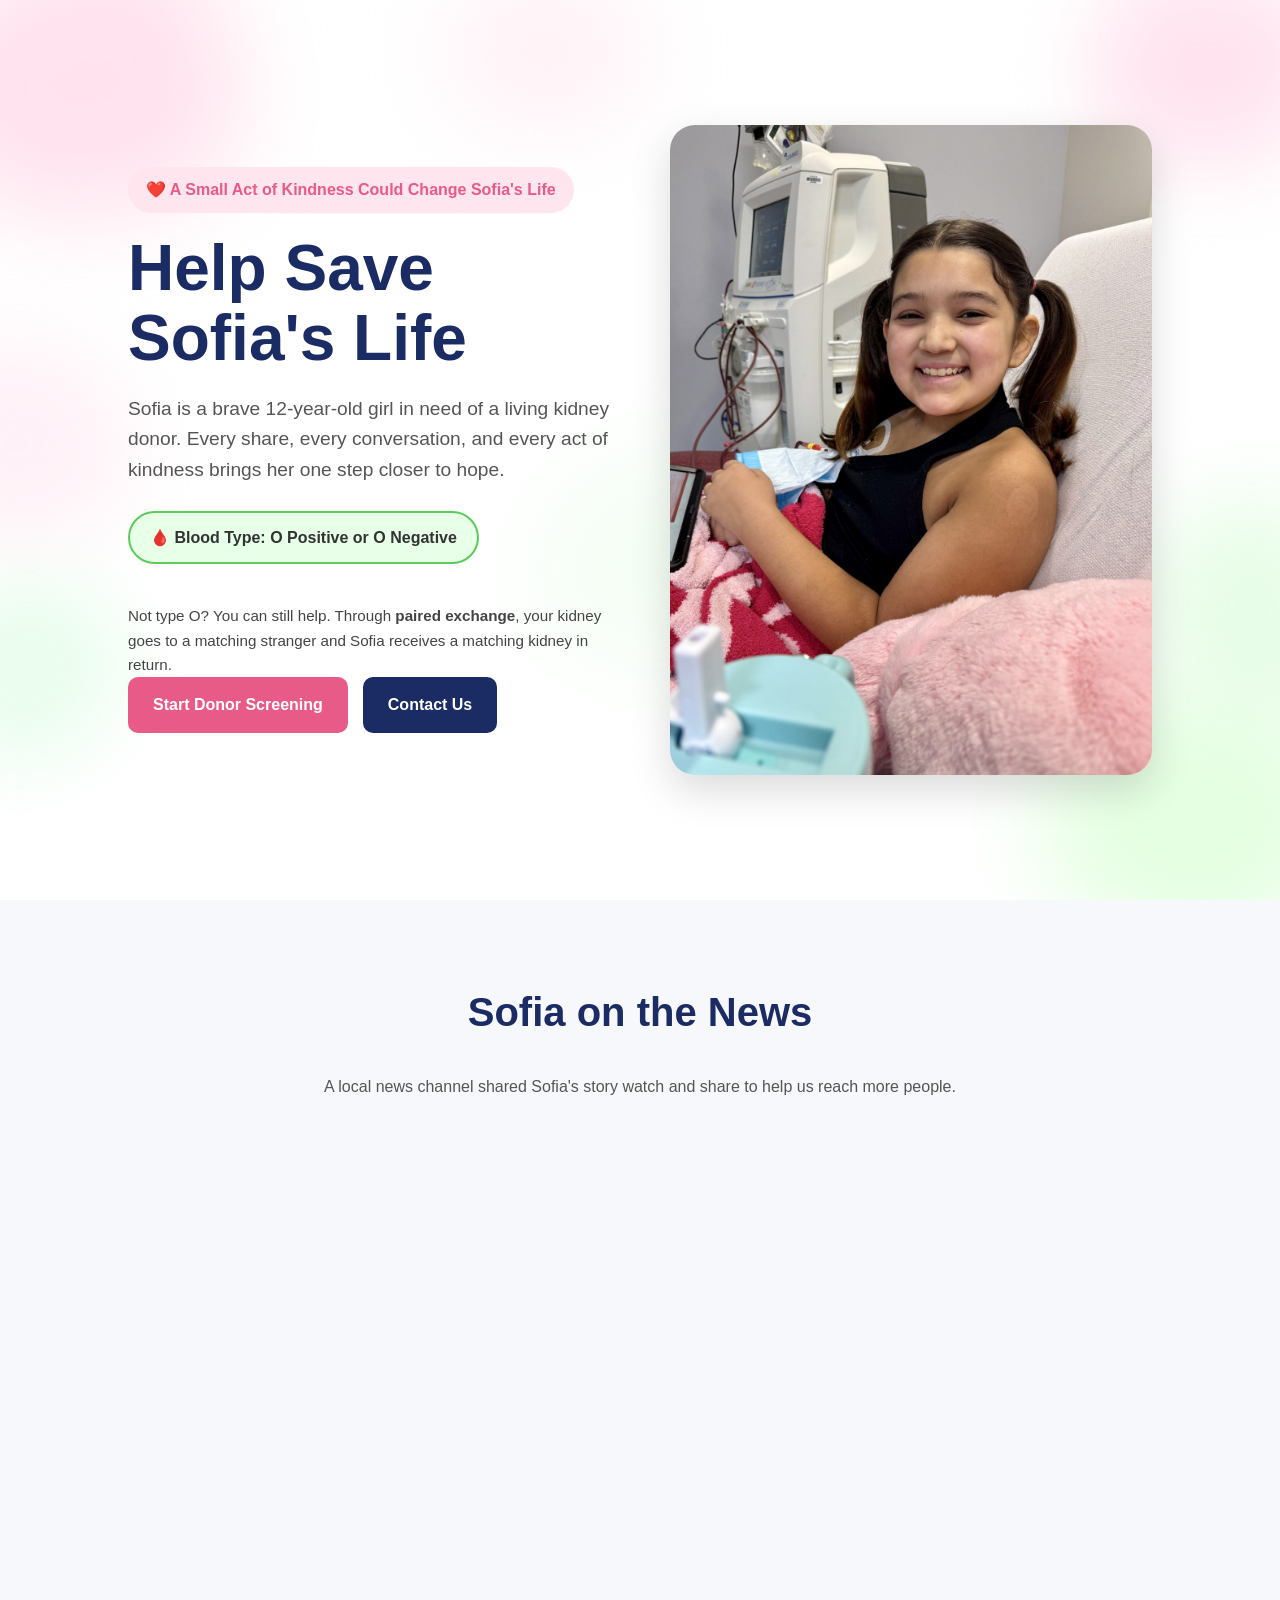
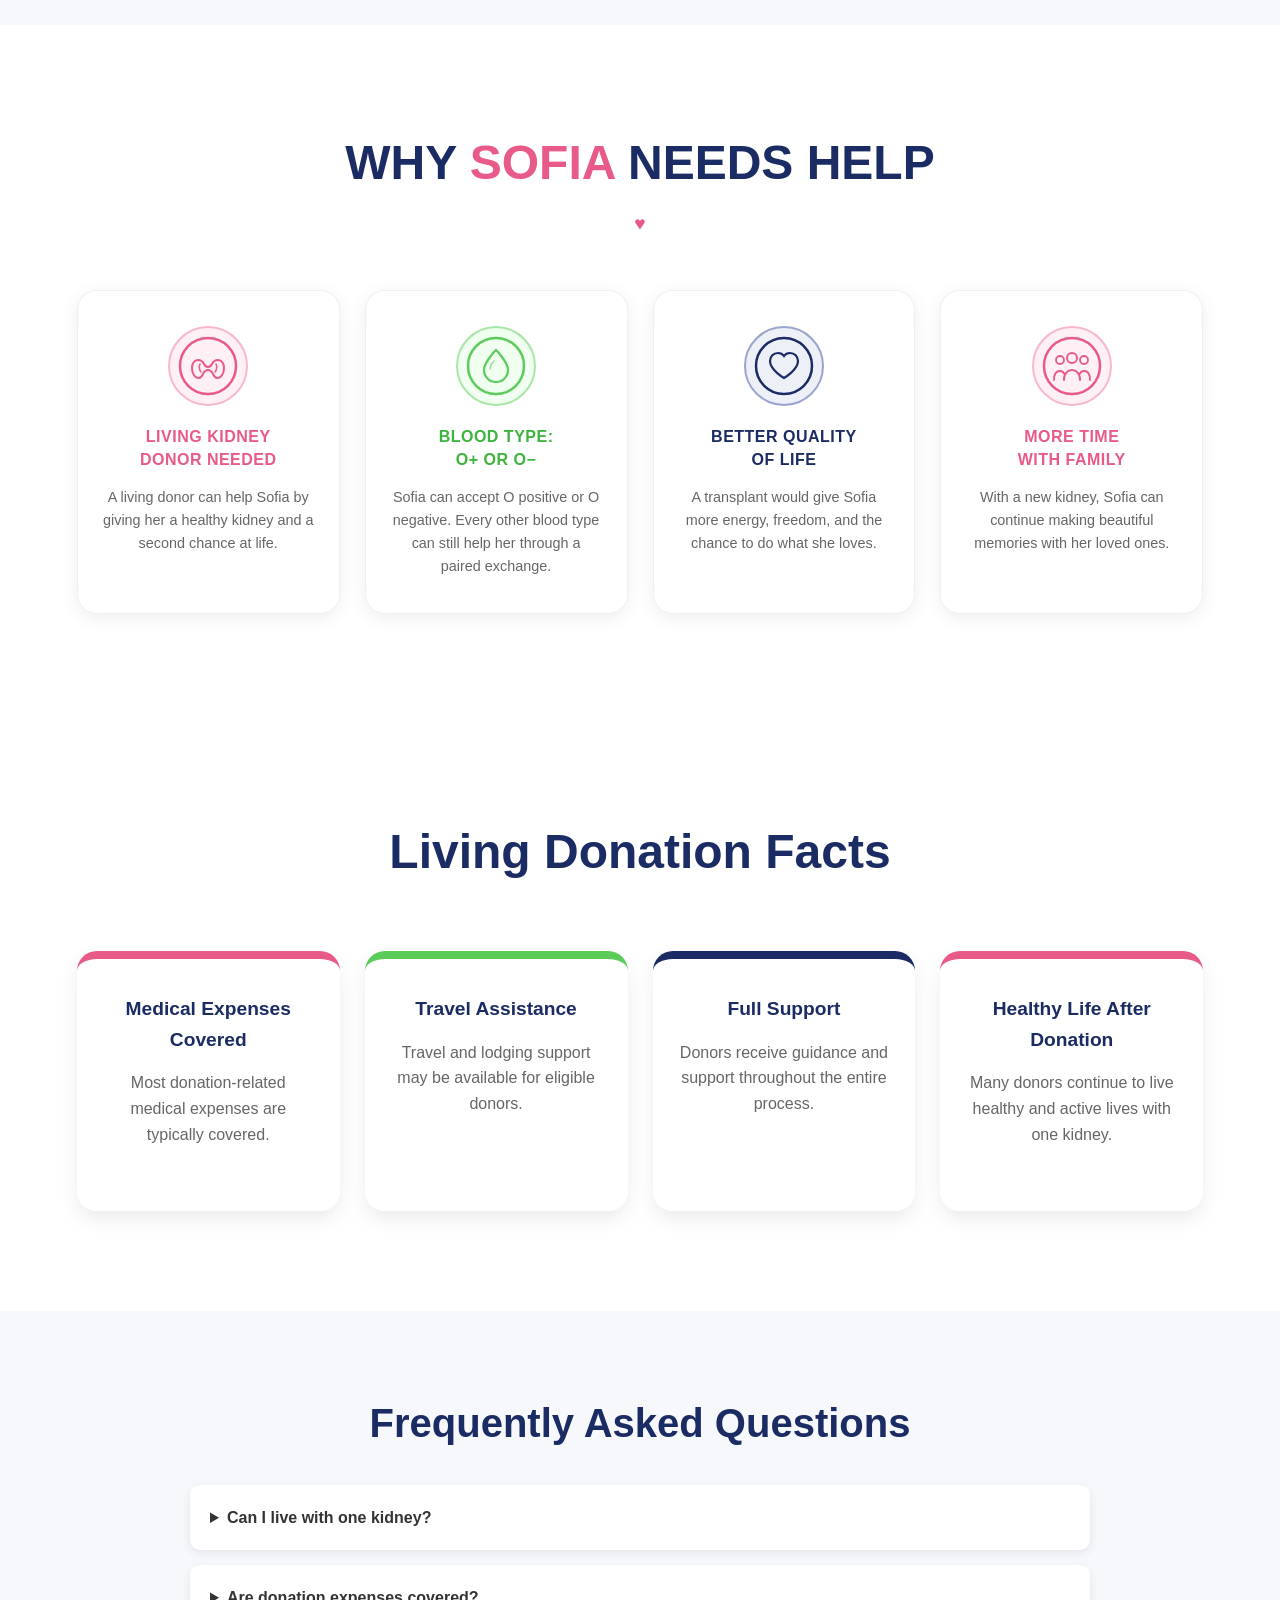
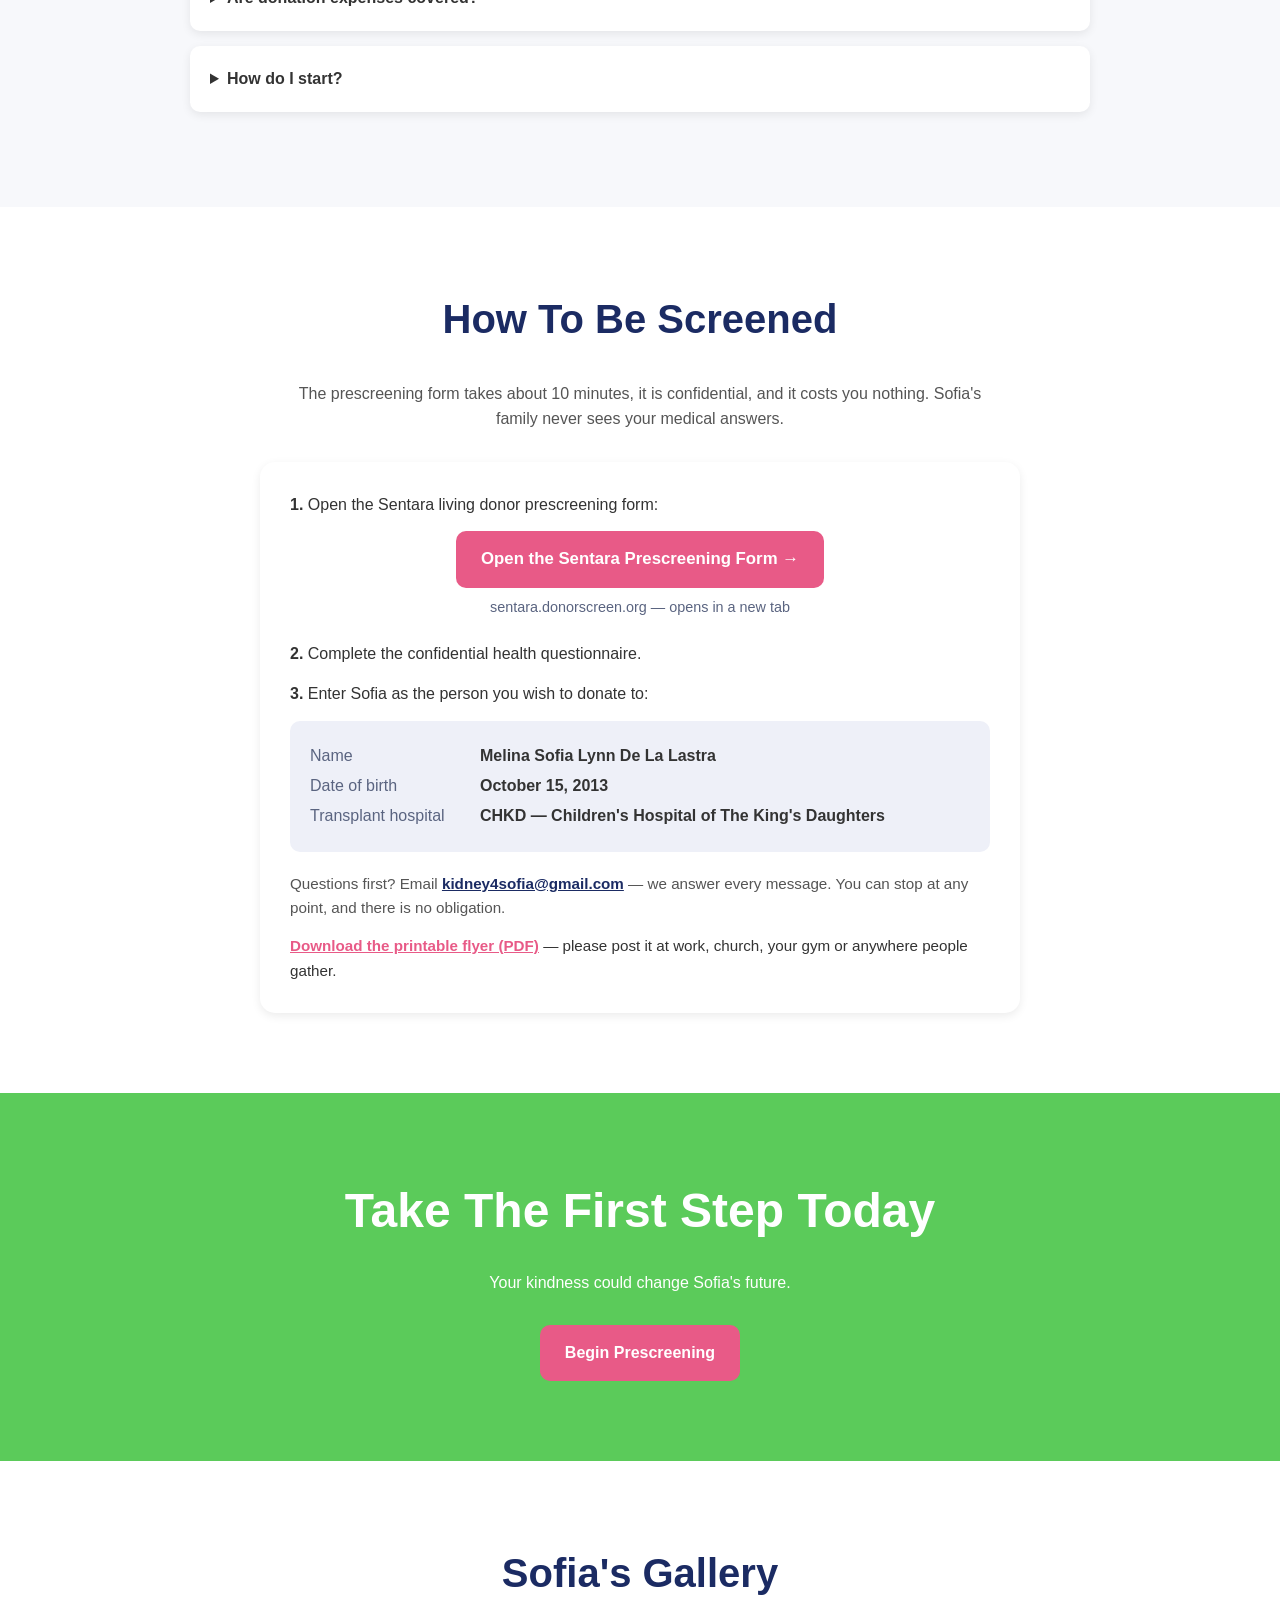
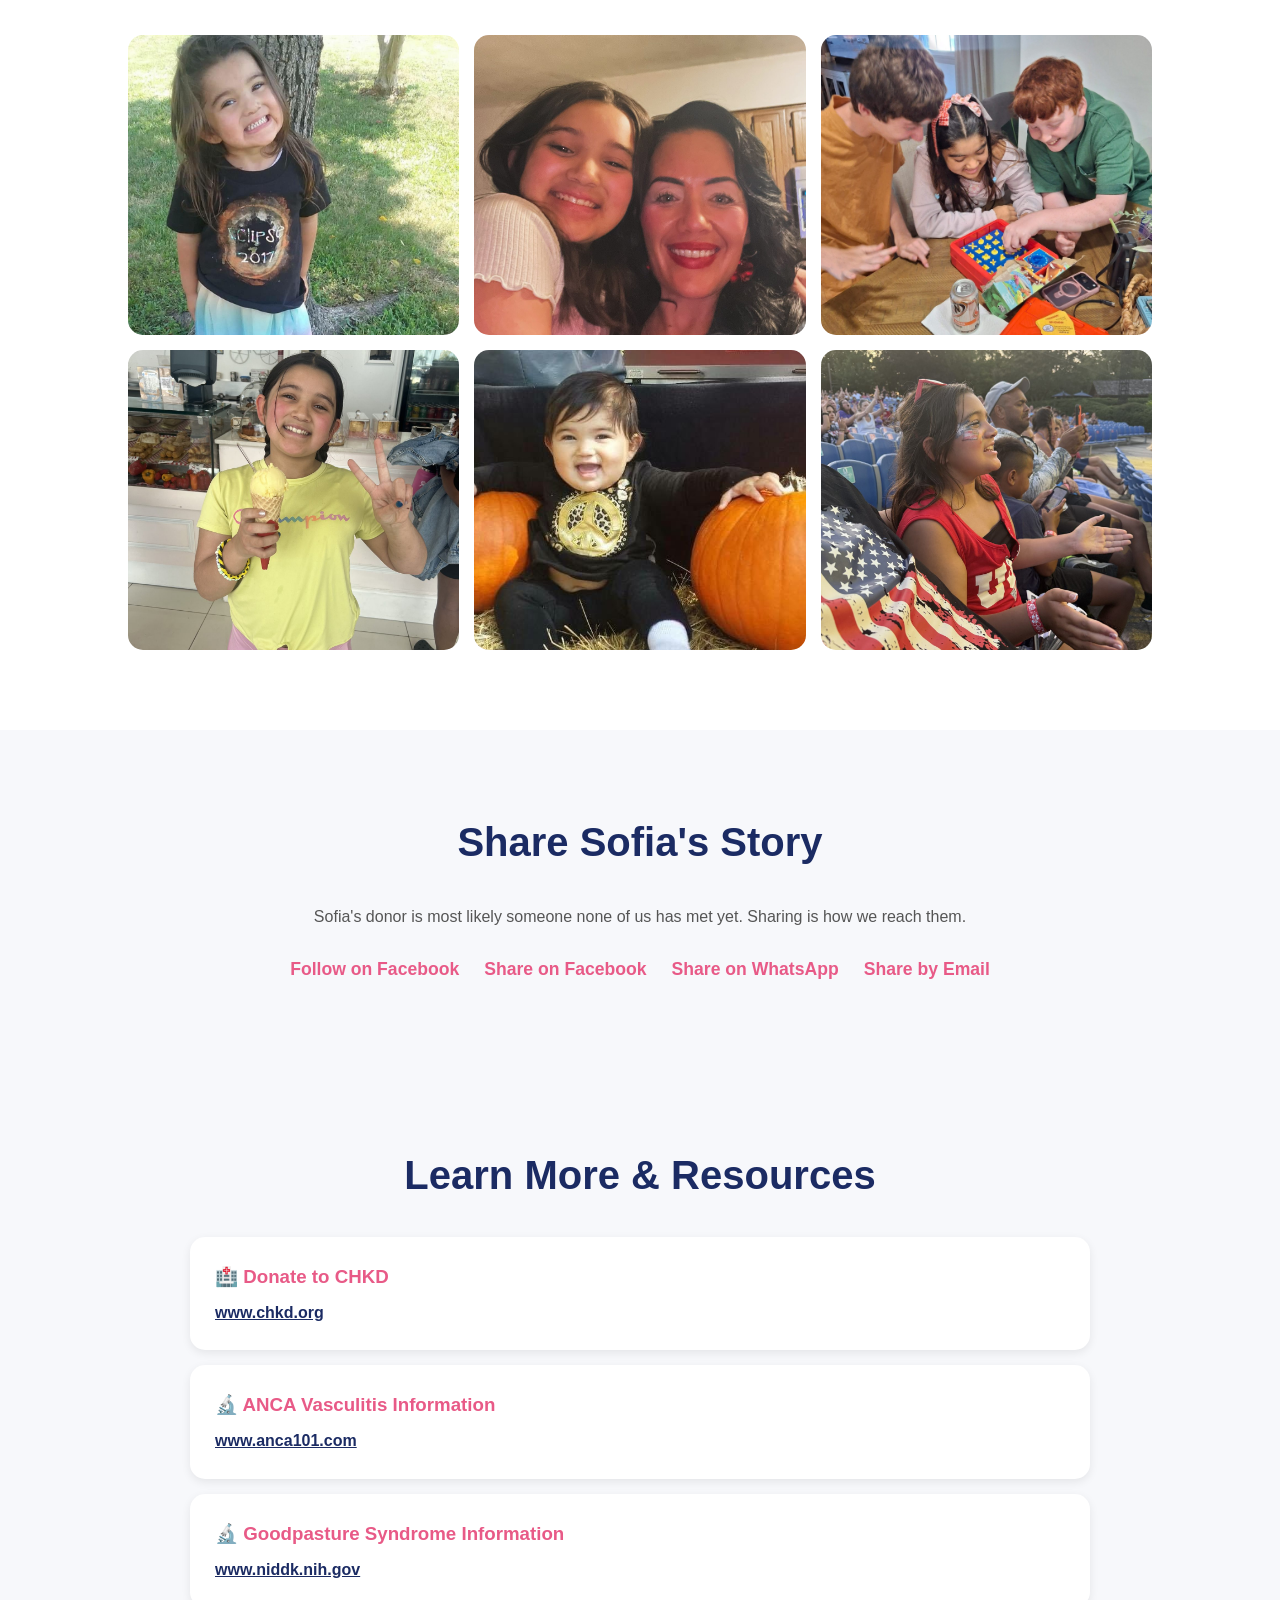
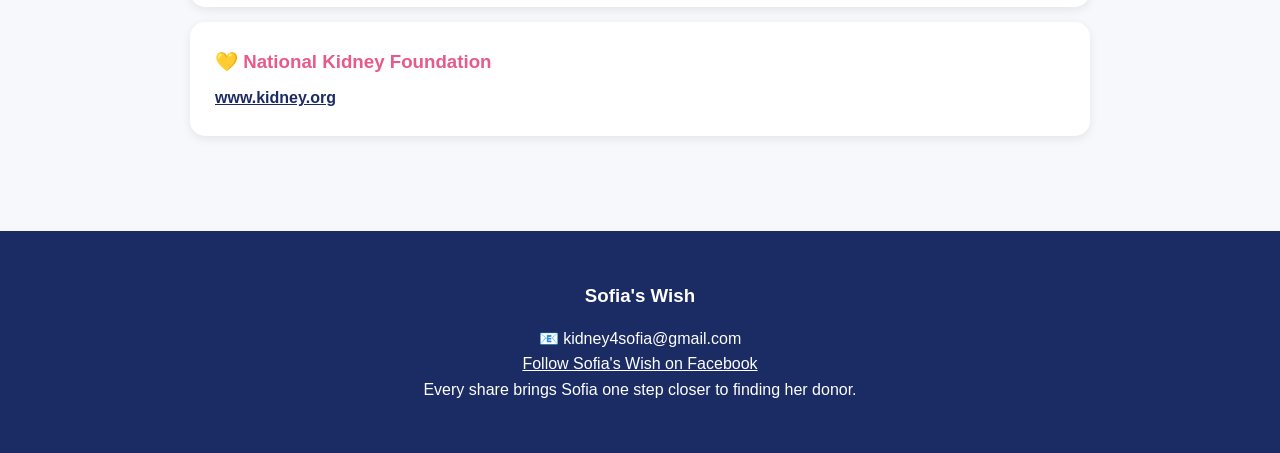
==== index.html @ 90de6430 "Hero CTA scrolls to How To Be Screened; make Sentara prescreen link a button" ====
<!DOCTYPE html>
<html lang="en">
 
<head>
 
    <meta charset="UTF-8">
    <meta name="viewport" content="width=device-width, initial-scale=1.0">
 
    <title>Sofia's Wish - Help a 12-Year-Old in Hampton Roads Find a Living Kidney Donor</title>

    <meta name="description" content="Sofia is 12 and in kidney failure, on dialysis 7 days a week at CHKD in Hampton Roads. She needs a living kidney donor - blood type O positive or O negative, and any blood type can help through paired exchange. Screening takes about 10 minutes.">
    <link rel="canonical" href="https://sofiaswish.com/">

    <!-- Social share preview (Facebook, Messenger, WhatsApp, iMessage, LinkedIn) -->
    <meta property="og:type" content="website">
    <meta property="og:url" content="https://sofiaswish.com/">
    <meta property="og:site_name" content="Sofia's Wish">
    <meta property="og:title" content="Sofia is 12. She needs a living kidney donor.">
    <meta property="og:description" content="Blood type O+ or O- - and any blood type can help through paired exchange. Screening takes about 10 minutes and costs the donor nothing.">
    <meta property="og:image" content="https://sofiaswish.com/images/share.jpg">
    <meta property="og:image:width" content="1200">
    <meta property="og:image:height" content="630">
    <meta property="og:image:alt" content="Sofia, 12, smiling during dialysis treatment">
    <meta name="twitter:card" content="summary_large_image">
    <meta name="twitter:title" content="Sofia is 12. She needs a living kidney donor.">
    <meta name="twitter:description" content="Blood type O+ or O- - and any blood type can help through paired exchange. Screening takes about 10 minutes.">
    <meta name="twitter:image" content="https://sofiaswish.com/images/share.jpg">
 
    <link rel="stylesheet" href="style.css">

   <script type="text/javascript">
     (function(c,l,a,r,i,t,y){
         c[a]=c[a]||function(){(c[a].q=c[a].q||[]).push(arguments)};
         t=l.createElement(r);t.async=1;t.src="https://www.clarity.ms/tag/"+i;
         y=l.getElementsByTagName(r)[0];y.parentNode.insertBefore(t,y);
     })(window, document, "clarity", "script", "y8x5olyyel");
   </script>

   <!-- Google tag (gtag.js) -->
<script async src="https://www.googletagmanager.com/gtag/js?id=G-D3C5K6YSQ7"></script>
<script>
  window.dataLayer = window.dataLayer || [];
  function gtag(){dataLayer.push(arguments);}
  gtag('js', new Date());

  gtag('config', 'G-D3C5K6YSQ7');
</script>
 
</head>
 
<body>
 
    <!-- BACKGROUND BLOBS -->
    <div class="blob-center-left"></div>
    <div class="blob-center"></div>
    <div class="blob-top-right"></div>
    <div class="blob-center-right"></div>
    <div class="blob-bottom-left"></div>
    <div class="blob-top-center"></div>
 
    <!-- HERO -->
 
    <section class="hero">
 
        <div class="hero-content">
 
            <div class="hero-text">
 
                <span class="hero-tag">
                    ❤️ A Small Act of Kindness Could Change Sofia's Life
                </span>
 
                <h1>Help Save Sofia's Life</h1>
 
                <p>
                    Sofia is a brave 12-year-old girl in need of a living kidney donor.
                    Every share, every conversation, and every act of kindness
                    brings her one step closer to hope.
                </p>
 
                <div class="blood-type">
                    🩸 Blood Type: O Positive or O Negative
                </div>

                <p style="max-width:520px; margin:10px 0 0; font-size:0.95rem; color:#444;">
                    Not type O? You can still help. Through <strong>paired exchange</strong>, your kidney
                    goes to a matching stranger and Sofia receives a matching kidney in return.
                </p>
 
                <div class="buttons">
 
                    <a href="#how-to-be-screened"
                        onclick="gtag('event','screening_scroll',{location:'hero'});"
                        class="btn primary">
                        Start Donor Screening
                    </a>
 
                    <a href="mailto:kidney4sofia@gmail.com"
                        class="btn secondary">
                        Contact Us
                    </a>
 
                </div>
 
            </div>
 
            <div class="hero-image">
 
                <img src="images/sofiahero.jpg" alt="Sofia, 12, smiling during her dialysis treatment" width="1200" height="1600" fetchpriority="high">
 
            </div>
 
        </div>
 
    </section>
 
 
    <!-- NEWS INTERVIEW -->

<section class="section gray">

    <h2>Sofia on the News </h2>

    <p style="text-align:center; color:#555; margin-bottom:30px;">
        A local news channel shared Sofia's story  watch and share to help us reach more people.
    </p>

    <div style="display:flex; justify-content:center;">
        <iframe 
            width="760" 
            height="415" 
            src="https://www.youtube.com/embed/grmxJ3klMI8?si=xifwydvyk2uabs7R" 
            title="YouTube video player" 
            frameborder="0" 
            allow="accelerometer; autoplay; clipboard-write; encrypted-media; gyroscope; picture-in-picture; web-share" 
            referrerpolicy="strict-origin-when-cross-origin" 
            allowfullscreen
            style="border-radius:15px; max-width:100%;">
        </iframe>
    </div>

</section>


    <!-- WHY SOFIA NEEDS HELP -->
 
<section class="why-sofia">
 
    <h2>
        WHY <span>SOFIA</span> NEEDS HELP
    </h2>
 
    <div class="why-cards">
 
        <div class="why-card pink">
 
            <div class="why-icon pink-icon">
                <svg viewBox="0 0 60 60" fill="none" xmlns="http://www.w3.org/2000/svg">
                    <circle cx="30" cy="30" r="28" stroke="#e85a87" stroke-width="2.5" fill="#fff0f6"/>
                    <!-- Kidney left -->
                    <path d="M20 24 C16 24 14 28 14 32 C14 38 17 42 21 42 C23 42 24 40 25 38 C26 36 27 34 30 34 C33 34 34 36 35 38 C36 40 37 42 39 42 C43 42 46 38 46 32 C46 28 44 24 40 24 C37 24 35 26 34 28 C33 30 32 31 30 31 C28 31 27 30 26 28 C25 26 23 24 20 24Z" stroke="#e85a87" stroke-width="2" fill="none"/>
                    <!-- small inner detail -->
                    <path d="M22 28 C21 30 21 34 23 36" stroke="#e85a87" stroke-width="1.5" stroke-linecap="round"/>
                    <path d="M38 28 C39 30 39 34 37 36" stroke="#e85a87" stroke-width="1.5" stroke-linecap="round"/>
                </svg>
            </div>
 
            <h3>LIVING KIDNEY<br>DONOR NEEDED</h3>
 
            <p>
                A living donor can help Sofia by giving her a healthy kidney
                and a second chance at life.
            </p>
 
        </div>
 
        <div class="why-card green">
 
            <div class="why-icon green-icon">
                <svg viewBox="0 0 60 60" fill="none" xmlns="http://www.w3.org/2000/svg">
                    <circle cx="30" cy="30" r="28" stroke="#5bcb5a" stroke-width="2.5" fill="#f0fff0"/>
                    <!-- Blood drop -->
                    <path d="M30 14 C30 14 18 26 18 34 C18 40.627 23.373 46 30 46 C36.627 46 42 40.627 42 34 C42 26 30 14 30 14Z" stroke="#5bcb5a" stroke-width="2.2" fill="none"/>
                    <!-- inner shine -->
                    <path d="M24 33 C24 30 26 27 28 25" stroke="#5bcb5a" stroke-width="1.5" stroke-linecap="round" opacity="0.6"/>
                </svg>
            </div>
 
                        <h3>BLOOD TYPE:<br>O+ OR O&minus;</h3>

            <p>
                Sofia can accept O positive or O negative. Every other blood type
                can still help her through a paired exchange.
            </p>
 
        </div>
 
        <div class="why-card blue">
 
            <div class="why-icon blue-icon">
                <svg viewBox="0 0 60 60" fill="none" xmlns="http://www.w3.org/2000/svg">
                    <circle cx="30" cy="30" r="28" stroke="#1b2b63" stroke-width="2.5" fill="#eef0f8"/>
                    <!-- Heart -->
                    <path d="M30 42 C30 42 16 34 16 25 C16 20.5 19.5 17 24 17 C26.5 17 28.8 18.2 30 20 C31.2 18.2 33.5 17 36 17 C40.5 17 44 20.5 44 25 C44 34 30 42 30 42Z" stroke="#1b2b63" stroke-width="2.2" fill="none"/>
                </svg>
            </div>
 
            <h3>BETTER QUALITY<br>OF LIFE</h3>
 
            <p>
                A transplant would give Sofia more energy, freedom, and the
                chance to do what she loves.
            </p>
 
        </div>
 
        <div class="why-card pink">
 
            <div class="why-icon pink-icon">
                <svg viewBox="0 0 60 60" fill="none" xmlns="http://www.w3.org/2000/svg">
                    <circle cx="30" cy="30" r="28" stroke="#e85a87" stroke-width="2.5" fill="#fff0f6"/>
                    <!-- Family: dad, mom, child -->
                    <!-- child center -->
                    <circle cx="30" cy="22" r="5" stroke="#e85a87" stroke-width="2" fill="none"/>
                    <path d="M22 44 C22 37 26 34 30 34 C34 34 38 37 38 44" stroke="#e85a87" stroke-width="2" stroke-linecap="round" fill="none"/>
                    <!-- left person -->
                    <circle cx="18" cy="24" r="4" stroke="#e85a87" stroke-width="1.8" fill="none"/>
                    <path d="M12 44 C12 38 14.5 35 18 35 C20 35 21.5 36 22.5 38" stroke="#e85a87" stroke-width="1.8" stroke-linecap="round" fill="none"/>
                    <!-- right person -->
                    <circle cx="42" cy="24" r="4" stroke="#e85a87" stroke-width="1.8" fill="none"/>
                    <path d="M48 44 C48 38 45.5 35 42 35 C40 35 38.5 36 37.5 38" stroke="#e85a87" stroke-width="1.8" stroke-linecap="round" fill="none"/>
                </svg>
            </div>
 
            <h3>MORE TIME<br>WITH FAMILY</h3>
 
            <p>
                With a new kidney, Sofia can continue making beautiful
                memories with her loved ones.
            </p>
 
        </div>
 
    </div>
 
</section>
 
   <!-- LIVING DONATION FACTS -->
 
<section class="donation-facts">
 
    <h2>Living Donation Facts</h2>
 
    <div class="facts-grid">
 
        <div class="fact-card pink">
            <h3>Medical Expenses Covered</h3>
            <p>
                Most donation-related medical expenses are typically covered.
            </p>
        </div>
 
        <div class="fact-card green">
            <h3>Travel Assistance</h3>
            <p>
                Travel and lodging support may be available for eligible donors.
            </p>
        </div>
 
        <div class="fact-card blue">
            <h3>Full Support</h3>
            <p>
                Donors receive guidance and support throughout the entire process.
            </p>
        </div>
 
        <div class="fact-card pink">
            <h3>Healthy Life After Donation</h3>
            <p>
                Many donors continue to live healthy and active lives with one kidney.
            </p>
        </div>
 
    </div>
 
</section>
 
    <!-- FAQ -->
 
    <section class="section gray">
 
        <h2>Frequently Asked Questions</h2>
 
        <div class="faq">
 
            <details>
                <summary>Can I live with one kidney?</summary>
                <p>
                    Yes. Most donors continue living healthy and normal lives.
                </p>
            </details>
 
            <details>
                <summary>Are donation expenses covered?</summary>
                <p>
                    Most donation-related medical expenses are covered.
                </p>
            </details>
 
            <details>
                <summary>How do I start?</summary>
                <p>
                    Begin by completing the donor screening form.
                </p>
            </details>
 
        </div>
 
    </section>
 
    <!-- HOW TO BE SCREENED -->

    <section class="section" id="how-to-be-screened">

        <h2>How To Be Screened</h2>

        <p style="text-align:center; color:#555; max-width:720px; margin:0 auto 30px;">
            The prescreening form takes about 10 minutes, it is confidential, and it costs you nothing.
            Sofia&#39;s family never sees your medical answers.
        </p>

        <div style="max-width:760px; margin:auto; background:white; padding:30px; border-radius:15px; box-shadow:0 3px 10px rgba(0,0,0,.08);">

            <p style="margin:0 0 14px;"><strong>1.</strong> Open the Sentara living donor prescreening form:</p>

            <p style="margin:0 0 22px; text-align:center;">
                <a href="https://sentara.donorscreen.org/register/now" target="_blank" rel="noopener"
                   onclick="gtag('event','prescreen_click',{location:'steps'});"
                   class="btn primary" style="font-size:1.05rem;">
                    Open the Sentara Prescreening Form &rarr;
                </a>
                <span style="display:block; margin-top:8px; color:#5a6480; font-size:.9rem;">sentara.donorscreen.org &mdash; opens in a new tab</span>
            </p>

            <p style="margin:0 0 14px;"><strong>2.</strong> Complete the confidential health questionnaire.</p>

            <p style="margin:0 0 14px;"><strong>3.</strong> Enter Sofia as the person you wish to donate to:</p>

            <div style="background:#eef0f8; padding:20px; border-radius:10px; line-height:1.9;">
                <div><span style="display:inline-block; min-width:170px; color:#5a6480;">Name</span><strong>Melina Sofia Lynn De La Lastra</strong></div>
                <div><span style="display:inline-block; min-width:170px; color:#5a6480;">Date of birth</span><strong>October 15, 2013</strong></div>
                <div><span style="display:inline-block; min-width:170px; color:#5a6480;">Transplant hospital</span><strong>CHKD &mdash; Children&#39;s Hospital of The King&#39;s Daughters</strong></div>
            </div>

            <p style="margin:20px 0 0; font-size:.95rem; color:#555;">
                Questions first? Email <a href="mailto:kidney4sofia@gmail.com" style="color:#1b2b63; font-weight:bold;">kidney4sofia@gmail.com</a>
                &mdash; we answer every message. You can stop at any point, and there is no obligation.
            </p>

            <p style="margin:14px 0 0; font-size:.95rem;">
                <a href="Sofias_Wish_Flyer.pdf" target="_blank"
                   onclick="gtag('event','flyer_download');"
                   style="color:#e85a87; font-weight:bold;">Download the printable flyer (PDF)</a>
                &mdash; please post it at work, church, your gym or anywhere people gather.
            </p>

        </div>

    </section>

    <!-- CTA -->
 
    <section class="cta">
 
        <h2>Take The First Step Today</h2>
 
        <p>
            Your kindness could change Sofia's future.
        </p>
 
        <a href="https://sentara.donorscreen.org/register/now"
            target="_blank" rel="noopener"
            onclick="gtag('event','prescreen_click',{location:'cta'});"
            class="btn primary">
            Begin Prescreening
        </a>
 
    </section>
 
    <!-- GALLERY -->
 
    <section class="section">
 
        <h2>Sofia's Gallery</h2>
 
        <div class="gallery">
 
            <img src="images/sofia1.JPG" alt="Sofia" loading="lazy" decoding="async">
            <img src="images/sofia2.jpg" alt="Sofia" loading="lazy" decoding="async">
            <img src="images/sofia3.JPG" alt="Sofia" loading="lazy" decoding="async">
            <img src="images/sofia4.jpg" alt="Sofia" loading="lazy" decoding="async">
            <img src="images/sofia5.JPG" alt="Sofia" loading="lazy" decoding="async">
            <img src="images/sofia6.jpg" alt="Sofia" loading="lazy" decoding="async">
 
        </div>
 
    </section>
 
    <!-- SHARE -->
 
    <section class="section gray">
 
        <h2>Share Sofia's Story</h2>
 
                <p style="text-align:center; color:#555; max-width:720px; margin:0 auto 25px;">
            Sofia&#39;s donor is most likely someone none of us has met yet. Sharing is how we reach them.
        </p>

        <div class="socials">

            <a href="https://www.facebook.com/1278772828654255" target="_blank" rel="noopener">Follow on Facebook</a>
            <a href="https://www.facebook.com/sharer/sharer.php?u=https%3A%2F%2Fsofiaswish.com%2F"
               target="_blank" rel="noopener" onclick="gtag('event','share',{method:'facebook'});">Share on Facebook</a>
            <a href="https://api.whatsapp.com/send?text=Sofia%20is%2012%20and%20needs%20a%20living%20kidney%20donor.%20Please%20read%20her%20story%3A%20https%3A%2F%2Fsofiaswish.com%2F"
               target="_blank" rel="noopener" onclick="gtag('event','share',{method:'whatsapp'});">Share on WhatsApp</a>
            <a href="mailto:?subject=Sofia%20needs%20a%20living%20kidney%20donor&body=Sofia%20is%2012%20and%20in%20kidney%20failure.%20Her%20story%20and%20how%20to%20be%20screened%3A%20https%3A%2F%2Fsofiaswish.com%2F"
               onclick="gtag('event','share',{method:'email'});">Share by Email</a>

        </div>
 
    </section>

   <!-- RESOURCES -->

<section class="section gray">

    <h2>Learn More & Resources</h2>

    <div class="faq" style="max-width:900px; margin:auto;">

        <div style="background:white; padding:25px; border-radius:15px; margin-bottom:15px; box-shadow:0 3px 10px rgba(0,0,0,.08);">
            <h3 style="color:#e85a87; margin-bottom:8px;">🏥 Donate to CHKD</h3>
            <a href="https://www.chkd.org/" target="_blank" style="color:#1b2b63; font-weight:bold;">www.chkd.org</a>
        </div>

        <div style="background:white; padding:25px; border-radius:15px; margin-bottom:15px; box-shadow:0 3px 10px rgba(0,0,0,.08);">
            <h3 style="color:#e85a87; margin-bottom:8px;">🔬 ANCA Vasculitis Information</h3>
            <a href="https://www.anca101.com/" target="_blank" style="color:#1b2b63; font-weight:bold;">www.anca101.com</a>
        </div>

        <div style="background:white; padding:25px; border-radius:15px; margin-bottom:15px; box-shadow:0 3px 10px rgba(0,0,0,.08);">
            <h3 style="color:#e85a87; margin-bottom:8px;">🔬 Goodpasture Syndrome Information</h3>
            <a href="https://www.niddk.nih.gov/health-information/kidney-disease/glomerular-disease/anti-gbm-goodpastures-disease" target="_blank" style="color:#1b2b63; font-weight:bold;">www.niddk.nih.gov</a>
        </div>

        <div style="background:white; padding:25px; border-radius:15px; margin-bottom:15px; box-shadow:0 3px 10px rgba(0,0,0,.08);">
            <h3 style="color:#e85a87; margin-bottom:8px;">💛 National Kidney Foundation</h3>
            <a href="https://www.kidney.org/" target="_blank" style="color:#1b2b63; font-weight:bold;">www.kidney.org</a>
        </div>

    </div>

</section>

 
 
    <!-- FOOTER -->
 
    <footer>
 
        <h3>Sofia's Wish</h3>
 
        <p>📧 kidney4sofia@gmail.com</p>

        <p><a href="https://www.facebook.com/1278772828654255" target="_blank" rel="noopener" style="color:inherit;">Follow Sofia&#39;s Wish on Facebook</a></p>
 
        <p>
            Every share brings Sofia one step closer to finding her donor.
        </p>
 
    </footer>
 
</body>
 
</html>
---- style.css ----
html{
scroll-behavior:smooth;
scroll-padding-top:20px;
}

*{
margin:0;
padding:0;
box-sizing:border-box;
font-family:Arial, Helvetica, sans-serif;
}

body{
line-height:1.6;
background:#ffffff;
color:#333;
position:relative;
overflow-x:hidden;
}

/* ==========================
BACKGROUND BLOBS - manchas irregulares pequeñas dispersas
========================== */

/* Mancha 1 - arriba izquierda, rosa */
body::before{
content:"";
position:fixed;
top:-60px;
left:-80px;
width:320px;
height:280px;
background:#ffd9e8;
border-radius:68% 32% 55% 45% / 48% 62% 38% 52%;
opacity:.75;
filter:blur(45px);
z-index:-10;
pointer-events:none;
}

/* Mancha 2 - abajo derecha, verde */
body::after{
content:"";
position:fixed;
bottom:-50px;
right:-60px;
width:300px;
height:260px;
background:#dcffd8;
border-radius:42% 58% 38% 62% / 55% 38% 62% 45%;
opacity:.75;
filter:blur(45px);
z-index:-10;
pointer-events:none;
}

/* Mancha 3 - centro izquierda, rosa claro */
.blob-center-left{
position:fixed;
top:38%;
left:-90px;
width:220px;
height:200px;
background:#ffe8f2;
border-radius:52% 48% 70% 30% / 35% 65% 35% 65%;
opacity:.6;
filter:blur(40px);
z-index:-10;
pointer-events:none;
}

/* Mancha 4 - centro, verde muy suave */
.blob-center{
position:fixed;
top:50%;
left:42%;
width:260px;
height:220px;
background:#e8fde8;
border-radius:60% 40% 45% 55% / 55% 45% 60% 40%;
opacity:.45;
filter:blur(50px);
z-index:-10;
pointer-events:none;
}

/* Mancha 5 - arriba derecha, rosa */
.blob-top-right{
position:fixed;
top:-40px;
right:-50px;
width:240px;
height:210px;
background:#ffd6e7;
border-radius:38% 62% 50% 50% / 60% 40% 60% 40%;
opacity:.65;
filter:blur(40px);
z-index:-10;
pointer-events:none;
}

/* Mancha 6 - centro derecha, verde */
.blob-center-right{
position:fixed;
top:55%;
right:-70px;
width:200px;
height:230px;
background:#d8fcd8;
border-radius:55% 45% 35% 65% / 42% 58% 42% 58%;
opacity:.6;
filter:blur(42px);
z-index:-10;
pointer-events:none;
}

/* Mancha 7 - abajo izquierda, verde */
.blob-bottom-left{
position:fixed;
bottom:15%;
left:-60px;
width:180px;
height:190px;
background:#d8fce0;
border-radius:45% 55% 62% 38% / 58% 42% 55% 45%;
opacity:.55;
filter:blur(38px);
z-index:-10;
pointer-events:none;
}

/* Mancha 8 - arriba centro, rosa muy suave */
.blob-top-center{
position:fixed;
top:-30px;
left:35%;
width:200px;
height:160px;
background:#ffe4ef;
border-radius:50% 50% 65% 35% / 40% 60% 40% 60%;
opacity:.5;
filter:blur(45px);
z-index:-10;
pointer-events:none;
}

/* ==========================
HERO
========================== */

.hero{
padding:80px 10%;
min-height:100vh;
display:flex;
align-items:center;
background:transparent;
position:relative;
}

.hero-content{
display:flex;
align-items:center;
justify-content:space-between;
gap:60px;
width:100%;
}

.hero-text{
flex:1;
}

.hero-tag{
display:inline-block;
background:#ffe5ee;
color:#e85a87;
padding:10px 18px;
border-radius:30px;
font-weight:bold;
margin-bottom:20px;
}

.hero h1{
font-size:4rem;
line-height:1.1;
color:#1b2b63;
margin-bottom:20px;
}

.hero p{
font-size:1.2rem;
margin-bottom:25px;
max-width:600px;
color:#555;
}

.blood-type{
display:inline-block;
background:#e8ffe8;
border:2px solid #5bcb5a;
padding:12px 20px;
border-radius:30px;
font-weight:bold;
margin-bottom:30px;
}

.hero-image{
flex:1;
display:flex;
justify-content:center;
}

.hero-image img{
width:100%;
max-width:500px;
height:650px;
object-fit:cover;
border-radius:25px;
box-shadow:0 15px 40px rgba(0,0,0,.15);
}

/* ==========================
BUTTONS
========================== */

.buttons{
display:flex;
gap:15px;
flex-wrap:wrap;
}

.btn{
padding:15px 25px;
border-radius:10px;
text-decoration:none;
font-weight:bold;
transition:.3s;
display:inline-block;
}

.primary{
background:#e85a87;
color:white;
}

.primary:hover{
transform:translateY(-3px);
}

.secondary{
background:#1b2b63;
color:white;
}

/* ==========================
MEET SOFIA
========================== */

.meet-sofia{
padding:100px 10%;
background:transparent;
position:relative;
}

.meet-content{
display:flex;
align-items:center;
justify-content:space-between;
gap:60px;
}

.meet-text{
flex:1;
}

.meet-label{
font-size:14px;
font-weight:bold;
letter-spacing:2px;
color:#e85a87;
}

.meet-text h2{
font-size:4rem;
line-height:1.1;
color:#1b2b63;
margin:20px 0;
}

.meet-text h2 span{
color:#e85a87;
}

.green-line{
width:80px;
height:4px;
background:#5bcb5a;
margin-bottom:30px;
}

.meet-text p{
font-size:1.1rem;
color:#555;
margin-bottom:15px;
max-width:600px;
}

.kindness-box{
margin-top:30px;
border:2px solid #e85a87;
padding:25px;
border-radius:20px;
font-weight:600;
color:#444;
background:rgba(255,255,255,.85);
backdrop-filter:blur(5px);
}

.meet-images{
flex:1;
position:relative;
min-height:650px;
}

.main-photo{
width:100%;
max-width:600px;
height:650px;
object-fit:cover;
border-radius:30px;
border:8px solid #e85a87;
}

.small-photo{
position:absolute;
width:220px;
height:220px;
object-fit:cover;
border-radius:25px;
border:8px solid white;
box-shadow:0 10px 25px rgba(0,0,0,.15);
}

.top{
right:-40px;
top:80px;
}

.bottom{
right:-40px;
bottom:80px;
}

/* ==========================
WHY SOFIA - con íconos SVG circulares
========================== */

.why-sofia{
padding:100px 6%;
background:transparent;
position:relative;
}

.why-sofia h2{
text-align:center;
font-size:3rem;
margin-bottom:50px;
color:#1b2b63;
}

.why-sofia h2 span{
color:#e85a87;
}

/* corazón decorativo bajo el título */
.why-sofia h2::after{
content:"♥";
display:block;
font-size:1.2rem;
color:#e85a87;
margin-top:8px;
}

.why-cards{
display:grid;
grid-template-columns:repeat(4,1fr);
gap:25px;
}

.why-card{
background:rgba(255,255,255,.92);
backdrop-filter:blur(5px);
padding:35px 25px;
border-radius:20px;
box-shadow:0 4px 18px rgba(0,0,0,.07);
text-align:center;
min-height:300px;
border:1px solid rgba(0,0,0,.06);
}

/* Sin border-top de color - usamos el ícono como acento */
.why-card h3{
font-size:1rem;
margin-bottom:15px;
letter-spacing:.5px;
line-height:1.4;
}

.why-card.pink h3{
color:#e85a87;
}

.why-card.green h3{
color:#3db53c;
}

.why-card.blue h3{
color:#1b2b63;
}

.why-card p{
font-size:.9rem;
line-height:1.6;
color:#666;
}

/* Ícono circular */
.why-icon{
width:80px;
height:80px;
border-radius:50%;
display:flex;
align-items:center;
justify-content:center;
margin:0 auto 20px;
}

.why-icon svg{
width:60px;
height:60px;
}

.pink-icon{
background:#fff0f6;
border:2px solid #f7b8ce;
}

.green-icon{
background:#f0fff0;
border:2px solid #a8e6a8;
}

.blue-icon{
background:#eef0f8;
border:2px solid #9aa5cc;
}

/* ==========================
DONATION FACTS
========================== */

.donation-facts{
padding:100px 6%;
background:transparent;
position:relative;
}

.donation-facts h2{
text-align:center;
font-size:3rem;
margin-bottom:60px;
color:#1b2b63;
}

.facts-grid{
display:grid;
grid-template-columns:repeat(4,1fr);
gap:25px;
}

.fact-card{
background:rgba(255,255,255,.85);
backdrop-filter:blur(5px);
padding:35px 25px;
border-radius:20px;
box-shadow:0 8px 20px rgba(0,0,0,.08);
text-align:center;
min-height:260px;
}

.fact-card h3{
font-size:1.2rem;
margin-bottom:15px;
color:#1b2b63;
}

.fact-card p{
color:#666;
line-height:1.6;
}

.fact-card.pink{
border-top:8px solid #e85a87;
}

.fact-card.green{
border-top:8px solid #5bcb5a;
}

.fact-card.blue{
border-top:8px solid #1b2b63;
}

/* ==========================
GENERAL
========================== */

.section{
padding:80px 10%;
}

.section h2{
text-align:center;
font-size:2.5rem;
margin-bottom:30px;
color:#1b2b63;
}

.gray{
background:#f7f8fb;
}

/* FAQ */

.faq{
max-width:900px;
margin:auto;
}

.faq details{
background:white;
padding:20px;
border-radius:10px;
margin-bottom:15px;
box-shadow:0 3px 10px rgba(0,0,0,.08);
}

.faq summary{
cursor:pointer;
font-weight:bold;
}

/* CTA */

.cta{
background:#5bcb5a;
padding:80px 20px;
text-align:center;
color:white;
}

.cta h2{
font-size:3rem;
margin-bottom:20px;
}

.cta p{
margin-bottom:30px;
}

/* GALLERY */

.gallery{
display:grid;
grid-template-columns:repeat(auto-fit,minmax(250px,1fr));
gap:15px;
}

.gallery img{
width:100%;
height:300px;
object-fit:cover;
border-radius:15px;
}

/* SOCIAL */

.socials{
display:flex;
justify-content:center;
gap:25px;
flex-wrap:wrap;
}

.socials a{
text-decoration:none;
font-weight:bold;
color:#e85a87;
font-size:1.1rem;
}

/* FOOTER */

footer{
background:#1b2b63;
color:white;
text-align:center;
padding:50px 20px;
}

footer h3{
margin-bottom:15px;
}

/* ==========================
MOBILE
========================== */

@media(max-width:900px){

.hero-content,
.meet-content{
flex-direction:column;
text-align:center;
}

.hero-content{
flex-direction:column-reverse;
}

.why-cards,
.facts-grid{
grid-template-columns:1fr;
}

.hero h1{
font-size:2.8rem;
}

.meet-text h2{
font-size:2.8rem;
}

.hero-image img,
.main-photo{
height:450px;
}

.small-photo{
display:none;
}

.buttons{
justify-content:center;
}

.green-line{
margin:20px auto;
}

.section h2,
.why-sofia h2,
.donation-facts h2{
font-size:2rem;
}

.cta h2{
font-size:2rem;
}

}
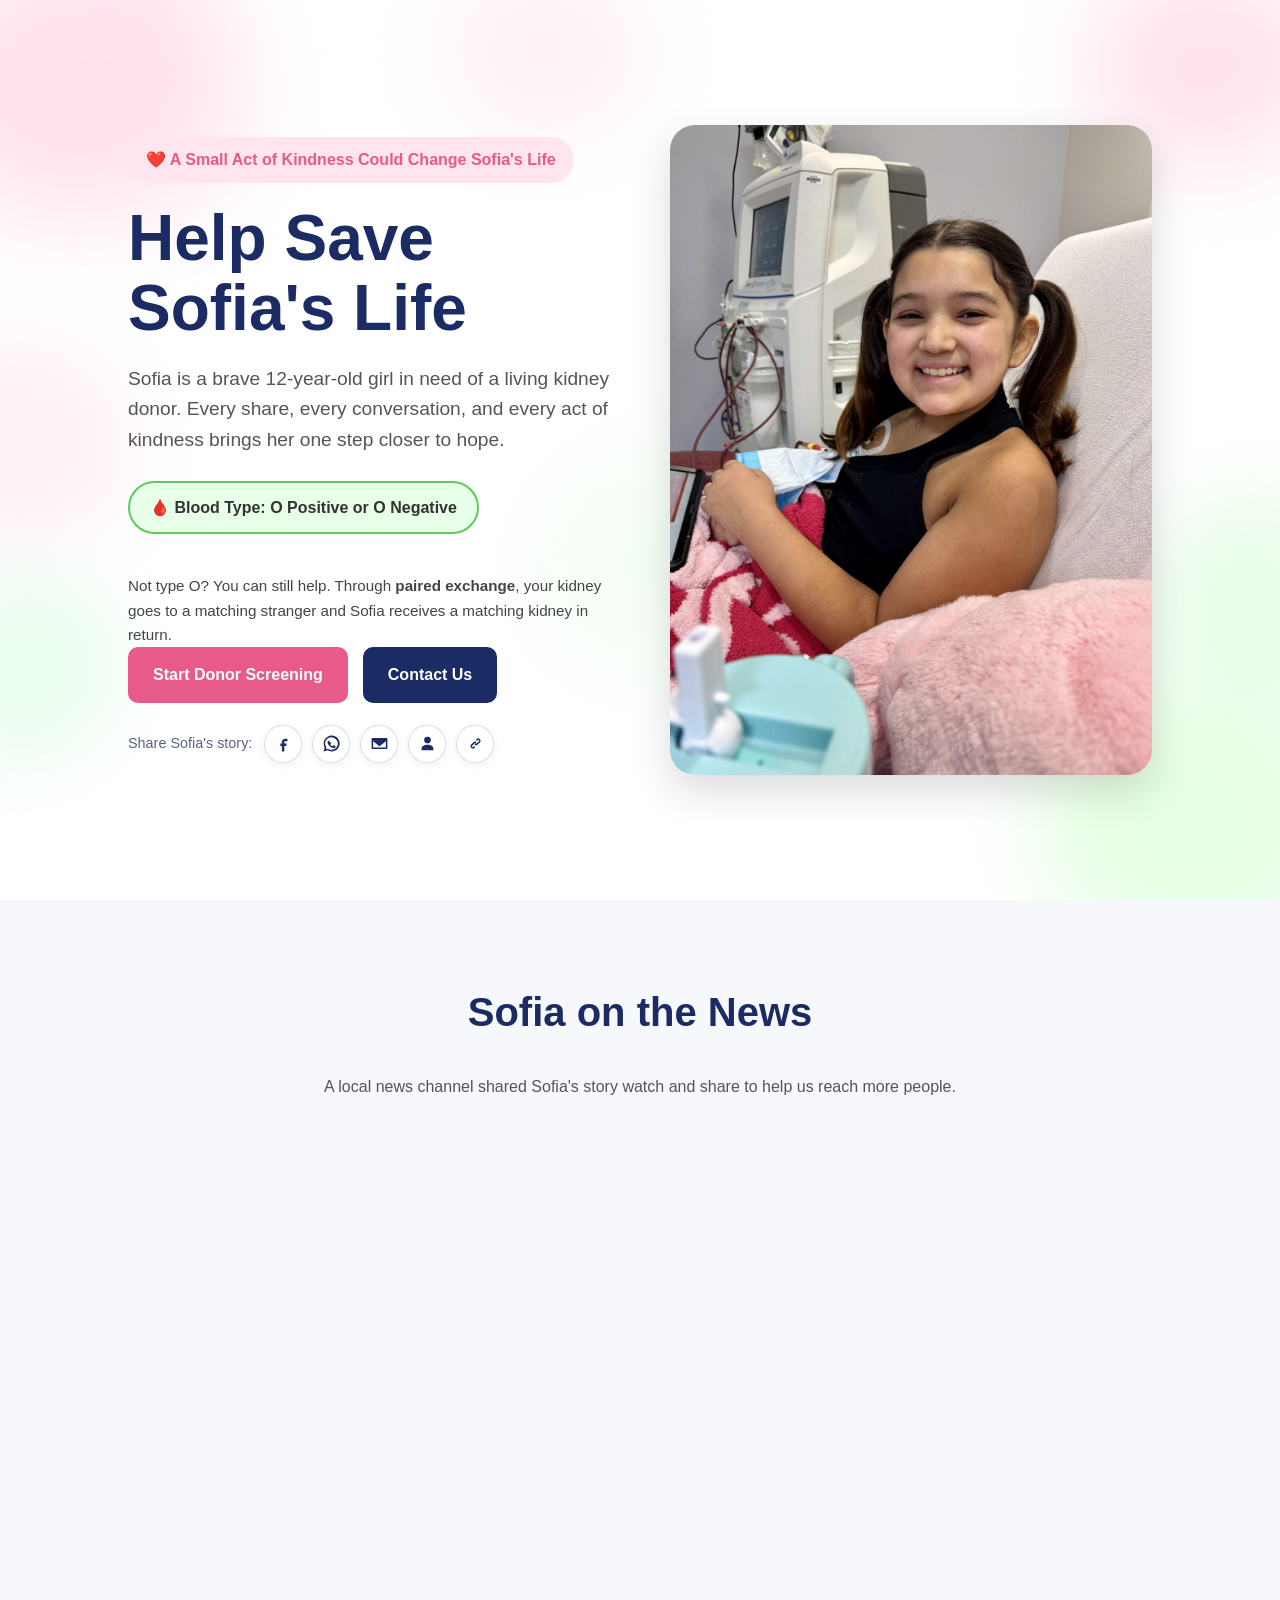
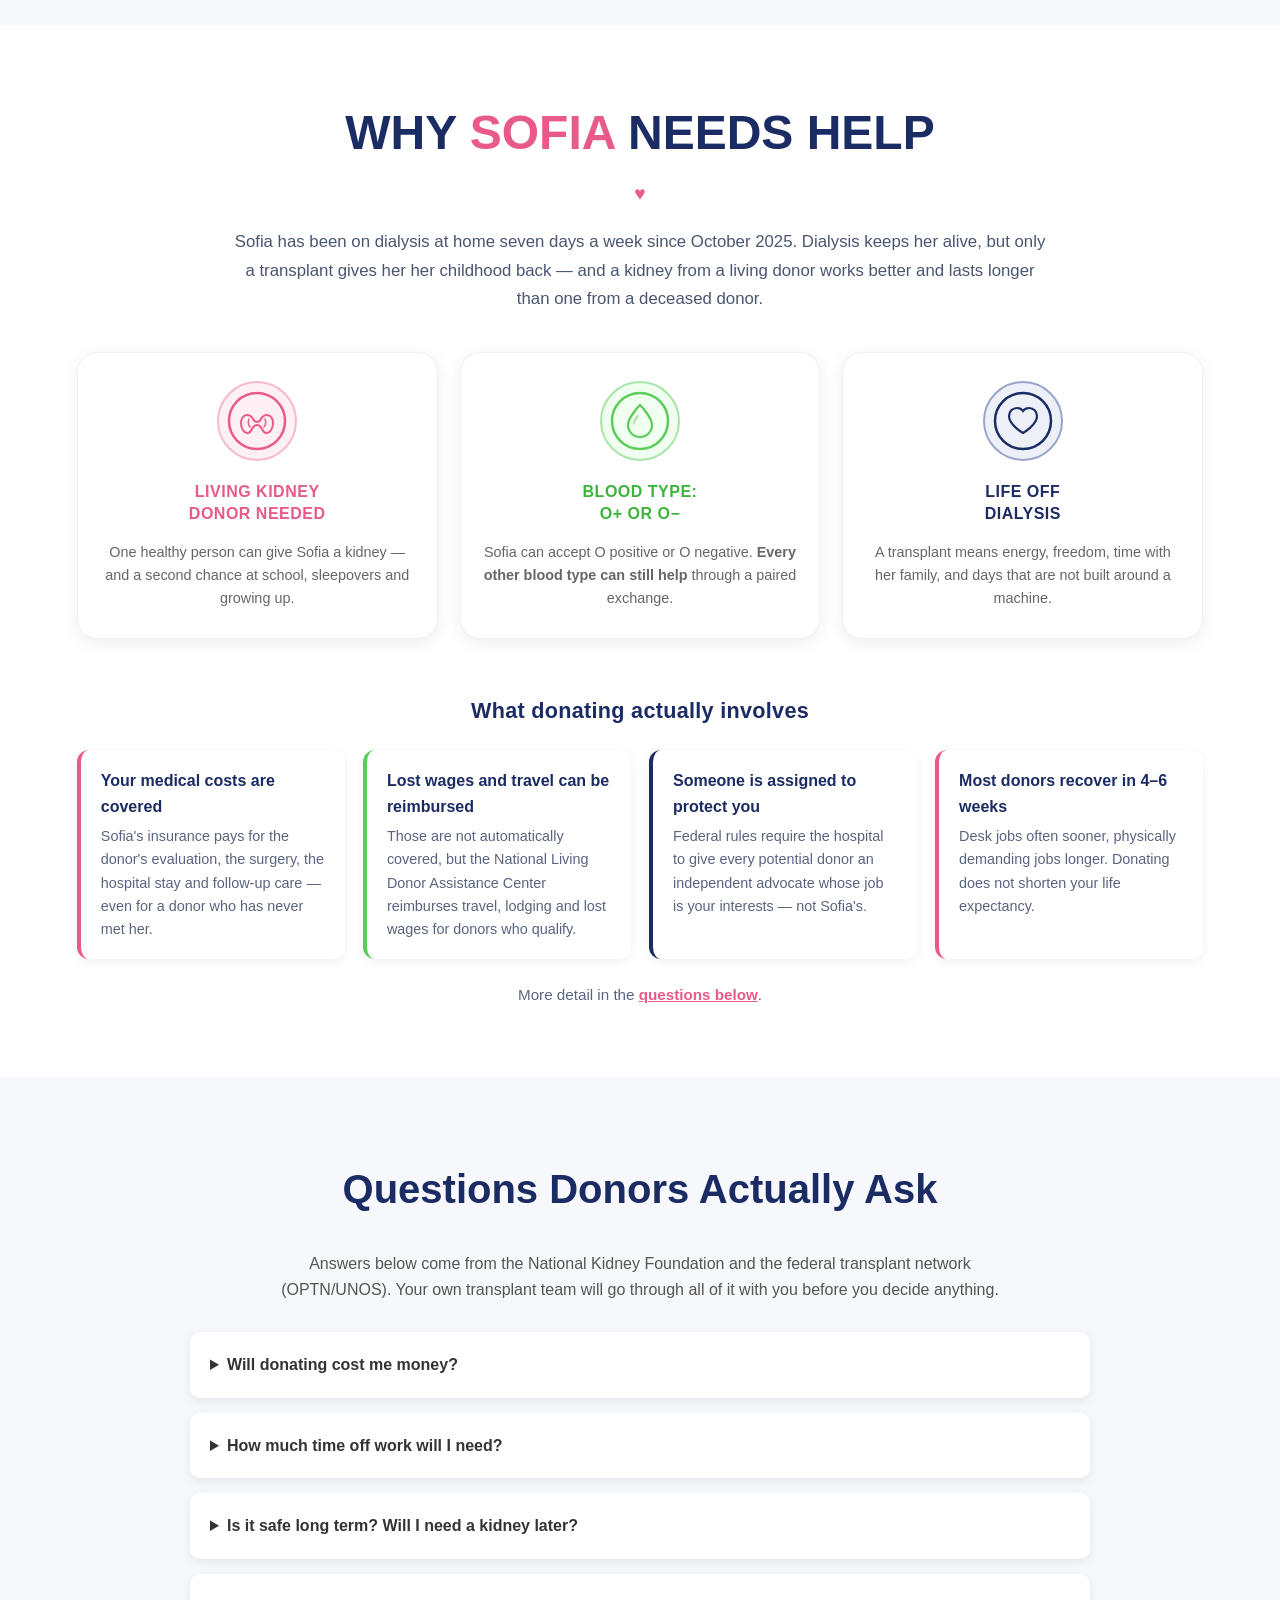
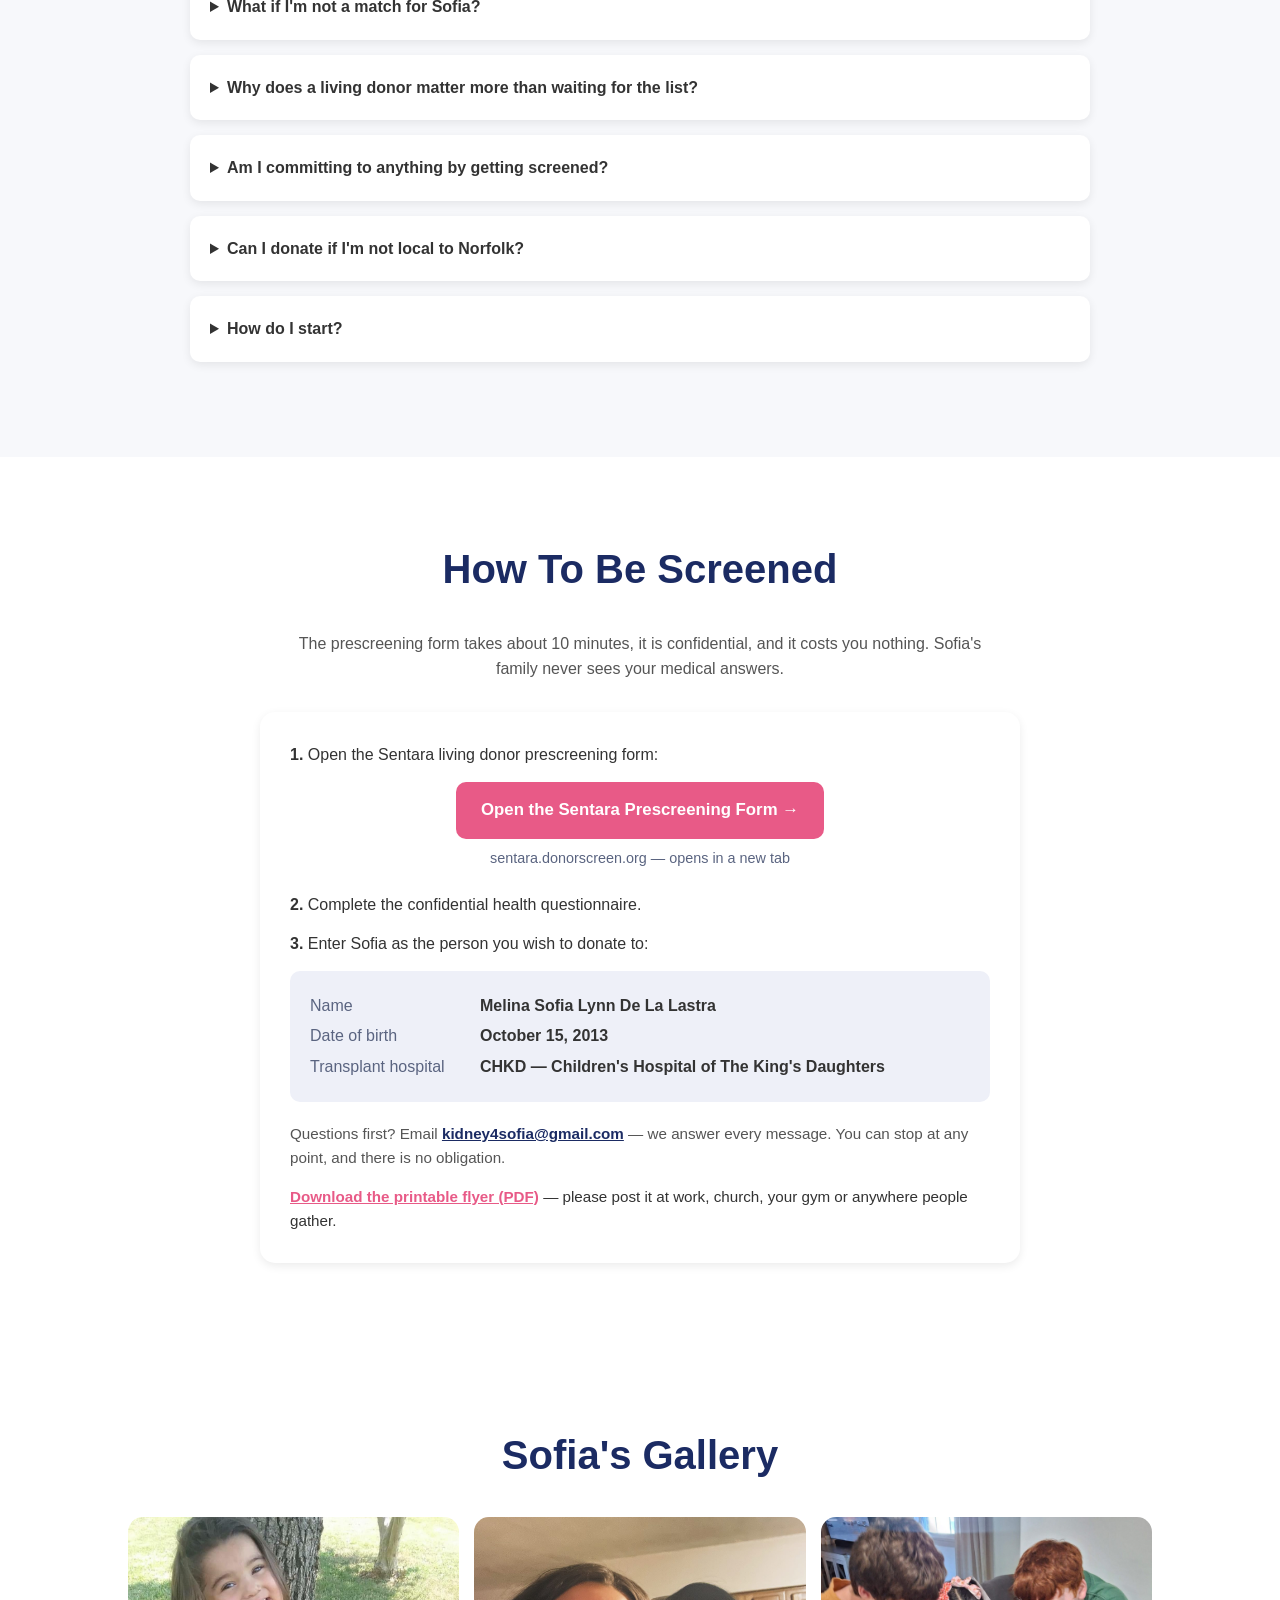
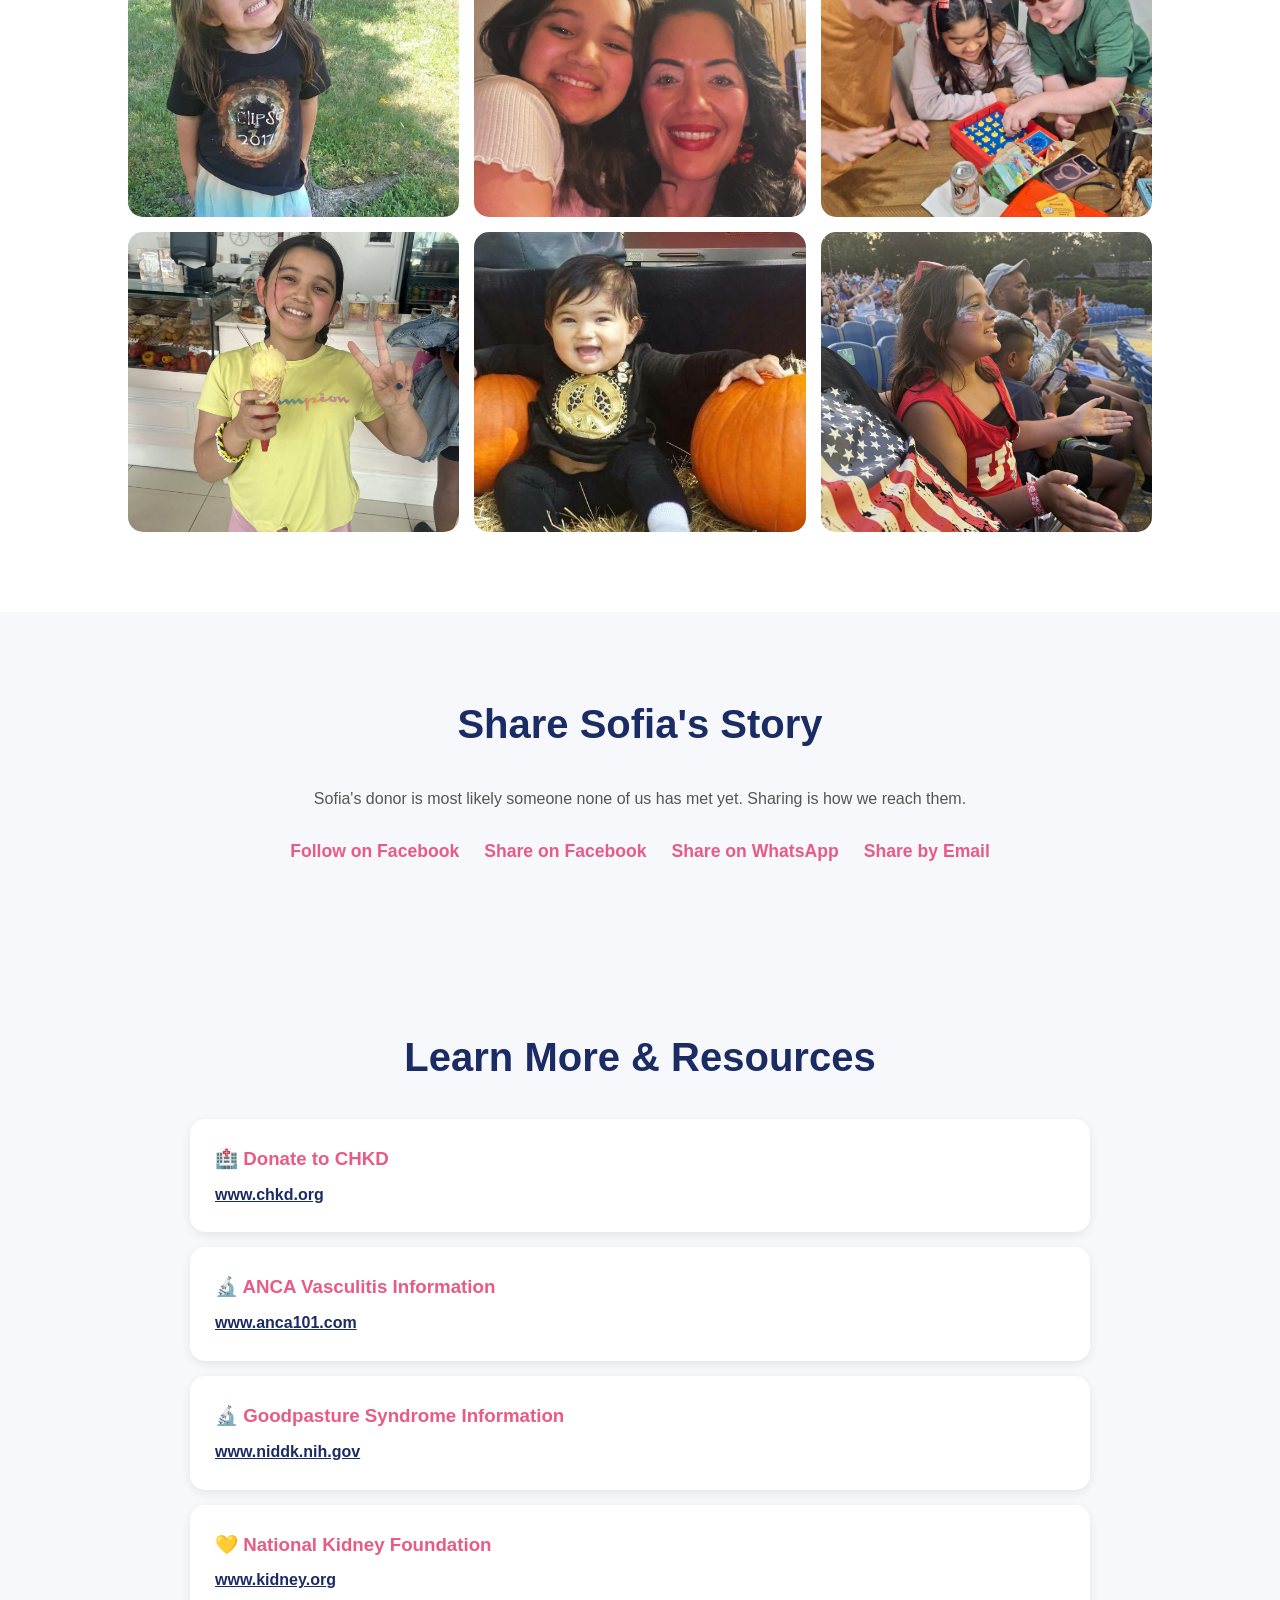
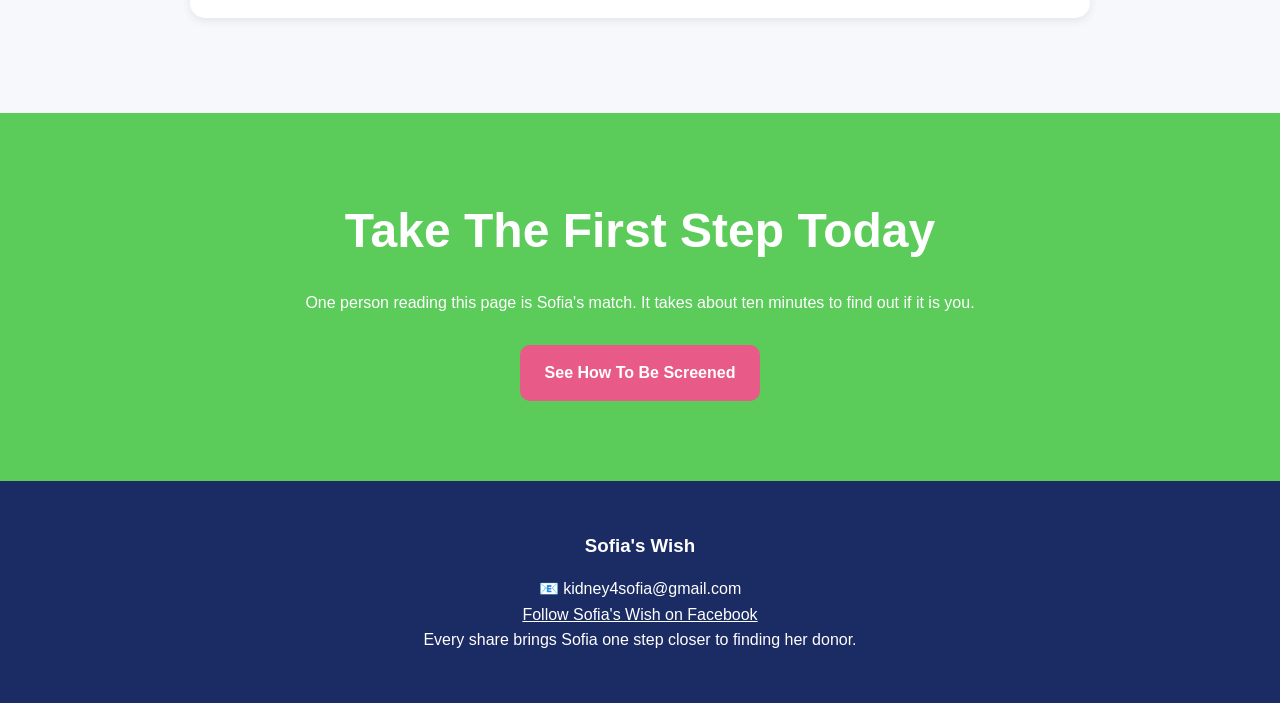
==== commit 20e7d3c7: "Consolidate why/facts sections, expand donor FAQ with sourced answers, add hero share icons, move CT" ====
--- a/index.html
+++ b/index.html
@@ -101,6 +101,41 @@
                     </a>
  
                 </div>
+
+                <div class="hero-share">
+
+                    <span class="hero-share-label">Share Sofia&#39;s story:</span>
+
+                    <a class="share-icon fb" href="https://www.facebook.com/sharer/sharer.php?u=https%3A%2F%2Fsofiaswish.com%2F"
+                       target="_blank" rel="noopener" aria-label="Share on Facebook" title="Share on Facebook"
+                       onclick="gtag('event','share',{method:'facebook',location:'hero'});">
+                        <svg viewBox="0 0 24 24" aria-hidden="true"><path d="M14 9h3V6h-3c-2.2 0-4 1.8-4 4v2H8v3h2v7h3v-7h2.5l.5-3H13v-2c0-.6.4-1 1-1z"/></svg>
+                    </a>
+
+                    <a class="share-icon wa" href="https://api.whatsapp.com/send?text=Sofia%20is%2012%20and%20needs%20a%20living%20kidney%20donor.%20Please%20read%20her%20story%3A%20https%3A%2F%2Fsofiaswish.com%2F"
+                       target="_blank" rel="noopener" aria-label="Share on WhatsApp" title="Share on WhatsApp"
+                       onclick="gtag('event','share',{method:'whatsapp',location:'hero'});">
+                        <svg viewBox="0 0 24 24" aria-hidden="true"><path d="M12 2a10 10 0 0 0-8.6 15L2 22l5.2-1.4A10 10 0 1 0 12 2zm0 2a8 8 0 1 1-4.1 14.9l-.3-.2-2.6.7.7-2.5-.2-.3A8 8 0 0 1 12 4zm-3.4 4.3c-.2 0-.5.1-.7.4-.3.3-.9.9-.9 2.1s.9 2.4 1 2.6c.1.2 1.7 2.8 4.3 3.8 2.1.8 2.5.7 3 .6.5-.1 1.5-.6 1.7-1.3.2-.6.2-1.2.1-1.3-.1-.1-.3-.2-.6-.3l-1.5-.7c-.2-.1-.4-.1-.6.1l-.8 1c-.1.2-.3.2-.5.1-.7-.3-1.6-.7-2.4-1.9-.2-.3 0-.5.1-.6l.4-.5c.1-.2.1-.3 0-.5l-.7-1.7c-.2-.4-.4-.4-.6-.4h-.3z"/></svg>
+                    </a>
+
+                    <a class="share-icon em" href="mailto:?subject=Sofia%20needs%20a%20living%20kidney%20donor&body=Sofia%20is%2012%20and%20in%20kidney%20failure.%20Her%20story%20and%20how%20to%20be%20screened%3A%20https%3A%2F%2Fsofiaswish.com%2F"
+                       aria-label="Share by email" title="Share by email"
+                       onclick="gtag('event','share',{method:'email',location:'hero'});">
+                        <svg viewBox="0 0 24 24" aria-hidden="true"><path d="M3 5h18c.6 0 1 .4 1 1v12c0 .6-.4 1-1 1H3c-.6 0-1-.4-1-1V6c0-.6.4-1 1-1zm9 8L4.4 7H19.6L12 13zM4 9.3V17h16V9.3l-7.4 5.9c-.4.3-.8.3-1.2 0L4 9.3z"/></svg>
+                    </a>
+
+                    <a class="share-icon fbp" href="https://www.facebook.com/1278772828654255"
+                       target="_blank" rel="noopener" aria-label="Follow Sofia&#39;s Wish on Facebook" title="Follow the Facebook page"
+                       onclick="gtag('event','follow_page',{location:'hero'});">
+                        <svg viewBox="0 0 24 24" aria-hidden="true"><path d="M12 3.5a4.2 4.2 0 1 1 0 8.4 4.2 4.2 0 0 1 0-8.4zm0 10c4 0 7.4 2 7.4 4.4v2.6H4.6v-2.6c0-2.4 3.4-4.4 7.4-4.4z"/></svg>
+                    </a>
+
+                    <button class="share-icon lk" type="button" aria-label="Copy link" title="Copy link"
+                            onclick="navigator.clipboard.writeText('https://sofiaswish.com/');this.classList.add('copied');this.setAttribute('title','Link copied');gtag('event','share',{method:'copy_link',location:'hero'});">
+                        <svg viewBox="0 0 24 24" aria-hidden="true"><path d="M10.6 13.4a3 3 0 0 0 4.2 0l3-3a3 3 0 0 0-4.2-4.2l-1.2 1.2 1.4 1.4L15 7.6a1 1 0 0 1 1.4 1.4l-3 3a1 1 0 0 1-1.4 0l-1.4 1.4zM13.4 10.6a3 3 0 0 0-4.2 0l-3 3a3 3 0 0 0 4.2 4.2l1.2-1.2-1.4-1.4L9 16.4A1 1 0 0 1 7.6 15l3-3a1 1 0 0 1 1.4 0l1.4-1.4z"/></svg>
+                    </button>
+
+                </div>
  
             </div>
  
@@ -143,17 +178,23 @@
 
 
     <!-- WHY SOFIA NEEDS HELP -->
- 
-<section class="why-sofia">
- 
+
+<section class="why-sofia" id="why-sofia">
+
     <h2>
         WHY <span>SOFIA</span> NEEDS HELP
     </h2>
- 
+
+    <p class="why-lead">
+        Sofia has been on dialysis at home seven days a week since October 2025. Dialysis keeps her alive,
+        but only a transplant gives her her childhood back &mdash; and a kidney from a living donor
+        works better and lasts longer than one from a deceased donor.
+    </p>
+
     <div class="why-cards">
- 
+
         <div class="why-card pink">
- 
+
             <div class="why-icon pink-icon">
                 <svg viewBox="0 0 60 60" fill="none" xmlns="http://www.w3.org/2000/svg">
                     <circle cx="30" cy="30" r="28" stroke="#e85a87" stroke-width="2.5" fill="#fff0f6"/>
@@ -164,18 +205,18 @@
                     <path d="M38 28 C39 30 39 34 37 36" stroke="#e85a87" stroke-width="1.5" stroke-linecap="round"/>
                 </svg>
             </div>
- 
+
             <h3>LIVING KIDNEY<br>DONOR NEEDED</h3>
- 
+
             <p>
-                A living donor can help Sofia by giving her a healthy kidney
-                and a second chance at life.
+                One healthy person can give Sofia a kidney &mdash; and a second chance at
+                school, sleepovers and growing up.
             </p>
- 
-        </div>
- 
+
+        </div>
+
         <div class="why-card green">
- 
+
             <div class="why-icon green-icon">
                 <svg viewBox="0 0 60 60" fill="none" xmlns="http://www.w3.org/2000/svg">
                     <circle cx="30" cy="30" r="28" stroke="#5bcb5a" stroke-width="2.5" fill="#f0fff0"/>
@@ -185,18 +226,18 @@
                     <path d="M24 33 C24 30 26 27 28 25" stroke="#5bcb5a" stroke-width="1.5" stroke-linecap="round" opacity="0.6"/>
                 </svg>
             </div>
- 
-                        <h3>BLOOD TYPE:<br>O+ OR O&minus;</h3>
+
+            <h3>BLOOD TYPE:<br>O+ OR O&minus;</h3>
 
             <p>
-                Sofia can accept O positive or O negative. Every other blood type
-                can still help her through a paired exchange.
+                Sofia can accept O positive or O negative. <strong>Every other blood type can still
+                help</strong> through a paired exchange.
             </p>
- 
-        </div>
- 
+
+        </div>
+
         <div class="why-card blue">
- 
+
             <div class="why-icon blue-icon">
                 <svg viewBox="0 0 60 60" fill="none" xmlns="http://www.w3.org/2000/svg">
                     <circle cx="30" cy="30" r="28" stroke="#1b2b63" stroke-width="2.5" fill="#eef0f8"/>
@@ -204,120 +245,154 @@
                     <path d="M30 42 C30 42 16 34 16 25 C16 20.5 19.5 17 24 17 C26.5 17 28.8 18.2 30 20 C31.2 18.2 33.5 17 36 17 C40.5 17 44 20.5 44 25 C44 34 30 42 30 42Z" stroke="#1b2b63" stroke-width="2.2" fill="none"/>
                 </svg>
             </div>
- 
-            <h3>BETTER QUALITY<br>OF LIFE</h3>
- 
+
+            <h3>LIFE OFF<br>DIALYSIS</h3>
+
             <p>
-                A transplant would give Sofia more energy, freedom, and the
-                chance to do what she loves.
+                A transplant means energy, freedom, time with her family, and days that
+                are not built around a machine.
             </p>
- 
-        </div>
- 
-        <div class="why-card pink">
- 
-            <div class="why-icon pink-icon">
-                <svg viewBox="0 0 60 60" fill="none" xmlns="http://www.w3.org/2000/svg">
-                    <circle cx="30" cy="30" r="28" stroke="#e85a87" stroke-width="2.5" fill="#fff0f6"/>
-                    <!-- Family: dad, mom, child -->
-                    <!-- child center -->
-                    <circle cx="30" cy="22" r="5" stroke="#e85a87" stroke-width="2" fill="none"/>
-                    <path d="M22 44 C22 37 26 34 30 34 C34 34 38 37 38 44" stroke="#e85a87" stroke-width="2" stroke-linecap="round" fill="none"/>
-                    <!-- left person -->
-                    <circle cx="18" cy="24" r="4" stroke="#e85a87" stroke-width="1.8" fill="none"/>
-                    <path d="M12 44 C12 38 14.5 35 18 35 C20 35 21.5 36 22.5 38" stroke="#e85a87" stroke-width="1.8" stroke-linecap="round" fill="none"/>
-                    <!-- right person -->
-                    <circle cx="42" cy="24" r="4" stroke="#e85a87" stroke-width="1.8" fill="none"/>
-                    <path d="M48 44 C48 38 45.5 35 42 35 C40 35 38.5 36 37.5 38" stroke="#e85a87" stroke-width="1.8" stroke-linecap="round" fill="none"/>
-                </svg>
-            </div>
- 
-            <h3>MORE TIME<br>WITH FAMILY</h3>
- 
-            <p>
-                With a new kidney, Sofia can continue making beautiful
-                memories with her loved ones.
-            </p>
- 
-        </div>
- 
+
+        </div>
+
     </div>
- 
+
+    <h3 class="facts-heading">What donating actually involves</h3>
+
+    <div class="facts-strip">
+
+        <div class="fact-item">
+            <strong>Your medical costs are covered</strong>
+            Sofia&#39;s insurance pays for the donor&#39;s evaluation, the surgery, the hospital stay
+            and follow-up care &mdash; even for a donor who has never met her.
+        </div>
+
+        <div class="fact-item">
+            <strong>Lost wages and travel can be reimbursed</strong>
+            Those are not automatically covered, but the National Living Donor Assistance Center
+            reimburses travel, lodging and lost wages for donors who qualify.
+        </div>
+
+        <div class="fact-item">
+            <strong>Someone is assigned to protect you</strong>
+            Federal rules require the hospital to give every potential donor an independent advocate
+            whose job is your interests &mdash; not Sofia&#39;s.
+        </div>
+
+        <div class="fact-item">
+            <strong>Most donors recover in 4&ndash;6 weeks</strong>
+            Desk jobs often sooner, physically demanding jobs longer. Donating does not shorten
+            your life expectancy.
+        </div>
+
+    </div>
+
+    <p class="facts-more">
+        More detail in the <a href="#faq">questions below</a>.
+    </p>
+
 </section>
- 
-   <!-- LIVING DONATION FACTS -->
- 
-<section class="donation-facts">
- 
-    <h2>Living Donation Facts</h2>
- 
-    <div class="facts-grid">
- 
-        <div class="fact-card pink">
-            <h3>Medical Expenses Covered</h3>
-            <p>
-                Most donation-related medical expenses are typically covered.
-            </p>
-        </div>
- 
-        <div class="fact-card green">
-            <h3>Travel Assistance</h3>
-            <p>
-                Travel and lodging support may be available for eligible donors.
-            </p>
-        </div>
- 
-        <div class="fact-card blue">
-            <h3>Full Support</h3>
-            <p>
-                Donors receive guidance and support throughout the entire process.
-            </p>
-        </div>
- 
-        <div class="fact-card pink">
-            <h3>Healthy Life After Donation</h3>
-            <p>
-                Many donors continue to live healthy and active lives with one kidney.
-            </p>
-        </div>
- 
-    </div>
- 
-</section>
- 
+
     <!-- FAQ -->
- 
-    <section class="section gray">
- 
-        <h2>Frequently Asked Questions</h2>
- 
+
+    <section class="section gray" id="faq">
+
+        <h2>Questions Donors Actually Ask</h2>
+
+        <p style="text-align:center; color:#555; max-width:760px; margin:0 auto 30px;">
+            Answers below come from the National Kidney Foundation and the federal transplant network
+            (OPTN/UNOS). Your own transplant team will go through all of it with you before you decide anything.
+        </p>
+
         <div class="faq">
- 
-            <details>
-                <summary>Can I live with one kidney?</summary>
-                <p>
-                    Yes. Most donors continue living healthy and normal lives.
-                </p>
-            </details>
- 
-            <details>
-                <summary>Are donation expenses covered?</summary>
-                <p>
-                    Most donation-related medical expenses are covered.
-                </p>
-            </details>
- 
+
+            <details>
+                <summary>Will donating cost me money?</summary>
+                <p>
+                    Not the medical part. The recipient&#39;s health insurance covers your evaluation, the
+                    surgery, your hospital stay and your follow-up appointments &mdash; whether or not you
+                    know the recipient. What is <em>not</em> automatically covered is lost wages and travel.
+                    The National Living Donor Assistance Center (NLDAC) reimburses travel, lodging, dependent
+                    care and lost wages for donors who qualify, and the transplant social worker helps you apply.
+                </p>
+            </details>
+
+            <details>
+                <summary>How much time off work will I need?</summary>
+                <p>
+                    Most donors make a full recovery four to six weeks after surgery. People with desk or
+                    remote jobs are often back sooner; physically demanding jobs can take six to eight weeks.
+                    No lifting anything heavy for about six weeks. Most donors are in the hospital only one to
+                    three days.
+                </p>
+            </details>
+
+            <details>
+                <summary>Is it safe long term? Will I need a kidney later?</summary>
+                <p>
+                    Donating does not change your life expectancy, and donors are able to return to work,
+                    normal activity and a regular diet. Fewer than 1% of donors go on to develop end-stage
+                    kidney disease &mdash; and if that ever happened, you would receive higher priority on the
+                    national waiting list. Living donation is still surgery, so there are real risks
+                    (bleeding, infection, hernia) that your surgeon will go through with you honestly.
+                    Donors are screened thoroughly and are only approved if they are healthy.
+                </p>
+            </details>
+
+            <details>
+                <summary>What if I&#39;m not a match for Sofia?</summary>
+                <p>
+                    You can still help her. Through kidney paired donation, your kidney goes to a stranger
+                    who matches you, and their incompatible donor gives a matching kidney to Sofia. The
+                    federal program that arranges this is free to join, and your blood type does not have to
+                    match Sofia&#39;s. This is why donors of <strong>every</strong> blood type are worth
+                    screening.
+                </p>
+            </details>
+
+            <details>
+                <summary>Why does a living donor matter more than waiting for the list?</summary>
+                <p>
+                    A kidney from a living donor lasts about 15 to 20 years on average, compared with 7 to 10
+                    years from a deceased donor, and it is more likely to start working immediately. Sofia is
+                    12. The difference is measured in the years of her life.
+                </p>
+            </details>
+
+            <details>
+                <summary>Am I committing to anything by getting screened?</summary>
+                <p>
+                    No. The prescreening form takes about ten minutes and is confidential. You can stop at any
+                    point, for any reason, and you never have to give a reason. Sofia&#39;s family never sees
+                    your medical information. Federal rules require the hospital to assign you an independent
+                    donor advocate whose only job is to protect your interests and make sure your decision is
+                    free from pressure.
+                </p>
+            </details>
+
+            <details>
+                <summary>Can I donate if I&#39;m not local to Norfolk?</summary>
+                <p>
+                    Yes. Donors can be evaluated near home, and in paired donation the kidney can be shipped
+                    or the donor can travel. Start with the prescreening form and the team will work out
+                    logistics with you.
+                </p>
+            </details>
+
             <details>
                 <summary>How do I start?</summary>
                 <p>
-                    Begin by completing the donor screening form.
-                </p>
-            </details>
- 
-        </div>
- 
+                    Use the Sentara prescreening form in the <a href="#how-to-be-screened">How To Be
+                    Screened</a> section below, and enter Sofia&#39;s name, date of birth and CHKD as the
+                    transplant hospital. Questions first are welcome:
+                    <a href="mailto:kidney4sofia@gmail.com">kidney4sofia@gmail.com</a>.
+                </p>
+            </details>
+
+        </div>
+
     </section>
- 
+
     <!-- HOW TO BE SCREENED -->
 
     <section class="section" id="how-to-be-screened">
@@ -368,25 +443,6 @@
 
     </section>
 
-    <!-- CTA -->
- 
-    <section class="cta">
- 
-        <h2>Take The First Step Today</h2>
- 
-        <p>
-            Your kindness could change Sofia's future.
-        </p>
- 
-        <a href="https://sentara.donorscreen.org/register/now"
-            target="_blank" rel="noopener"
-            onclick="gtag('event','prescreen_click',{location:'cta'});"
-            class="btn primary">
-            Begin Prescreening
-        </a>
- 
-    </section>
- 
     <!-- GALLERY -->
  
     <section class="section">
@@ -464,6 +520,25 @@
 
  
  
+    <!-- CTA -->
+
+    <section class="cta">
+
+        <h2>Take The First Step Today</h2>
+
+        <p>
+            One person reading this page is Sofia&#39;s match. It takes about ten minutes to find out
+            if it is you.
+        </p>
+
+        <a href="#how-to-be-screened"
+            onclick="gtag('event','screening_scroll',{location:'bottom_cta'});"
+            class="btn primary">
+            See How To Be Screened
+        </a>
+
+    </section>
+
     <!-- FOOTER -->
  
     <footer>
--- a/style.css
+++ b/style.css
@@ -355,7 +355,7 @@
 ========================== */
 
 .why-sofia{
-padding:100px 6%;
+padding:70px 6%;
 background:transparent;
 position:relative;
 }
@@ -363,7 +363,7 @@
 .why-sofia h2{
 text-align:center;
 font-size:3rem;
-margin-bottom:50px;
+margin-bottom:18px;
 color:#1b2b63;
 }
 
@@ -382,18 +382,18 @@
 
 .why-cards{
 display:grid;
-grid-template-columns:repeat(4,1fr);
-gap:25px;
+grid-template-columns:repeat(3,1fr);
+gap:22px;
 }
 
 .why-card{
 background:rgba(255,255,255,.92);
 backdrop-filter:blur(5px);
-padding:35px 25px;
+padding:28px 22px;
 border-radius:20px;
 box-shadow:0 4px 18px rgba(0,0,0,.07);
 text-align:center;
-min-height:300px;
+min-height:0;
 border:1px solid rgba(0,0,0,.06);
 }
 
@@ -668,3 +668,148 @@
 }
 
 }
+
+
+/* ==========================
+CONSOLIDATED WHY + FACTS
+========================== */
+
+.why-lead{
+max-width:820px;
+margin:0 auto 38px;
+text-align:center;
+color:#4a5570;
+font-size:1.05rem;
+line-height:1.7;
+}
+
+.facts-heading{
+text-align:center;
+margin:55px 0 22px;
+color:#1b2b63;
+font-size:1.35rem;
+letter-spacing:.3px;
+}
+
+.facts-strip{
+display:grid;
+grid-template-columns:repeat(4,1fr);
+gap:18px;
+max-width:1150px;
+margin:0 auto;
+}
+
+.fact-item{
+background:rgba(255,255,255,.92);
+border-left:4px solid #e85a87;
+border-radius:12px;
+padding:18px 20px;
+font-size:.9rem;
+line-height:1.6;
+color:#5a6480;
+box-shadow:0 3px 12px rgba(0,0,0,.06);
+}
+
+.fact-item:nth-child(2){border-left-color:#5bcb5a;}
+.fact-item:nth-child(3){border-left-color:#1b2b63;}
+.fact-item:nth-child(4){border-left-color:#e85a87;}
+
+.fact-item strong{
+display:block;
+color:#1b2b63;
+font-size:1rem;
+margin-bottom:6px;
+}
+
+.facts-more{
+text-align:center;
+margin:24px 0 0;
+font-size:.95rem;
+color:#5a6480;
+}
+
+.facts-more a{
+color:#e85a87;
+font-weight:bold;
+}
+
+/* ==========================
+HERO SHARE ICONS
+========================== */
+
+.hero-share{
+display:flex;
+align-items:center;
+gap:10px;
+margin-top:22px;
+flex-wrap:wrap;
+}
+
+.hero-share-label{
+font-size:.9rem;
+color:#5a6480;
+margin-right:2px;
+}
+
+.share-icon{
+width:38px;
+height:38px;
+border-radius:50%;
+display:inline-flex;
+align-items:center;
+justify-content:center;
+background:#fff;
+border:1px solid rgba(27,43,99,.15);
+box-shadow:0 2px 8px rgba(0,0,0,.07);
+cursor:pointer;
+padding:0;
+transition:transform .15s ease, background .15s ease;
+}
+
+.share-icon svg{
+width:19px;
+height:19px;
+fill:#1b2b63;
+}
+
+.share-icon:hover{
+transform:translateY(-2px);
+background:#1b2b63;
+}
+
+.share-icon:hover svg{
+fill:#fff;
+}
+
+.share-icon.copied{
+background:#5bcb5a;
+border-color:#5bcb5a;
+}
+
+.share-icon.copied svg{
+fill:#fff;
+}
+
+@media(max-width:900px){
+
+.facts-strip{
+grid-template-columns:repeat(2,1fr);
+}
+
+.why-cards{
+grid-template-columns:1fr;
+}
+
+.hero-share{
+justify-content:center;
+}
+
+}
+
+@media(max-width:560px){
+
+.facts-strip{
+grid-template-columns:1fr;
+}
+
+}
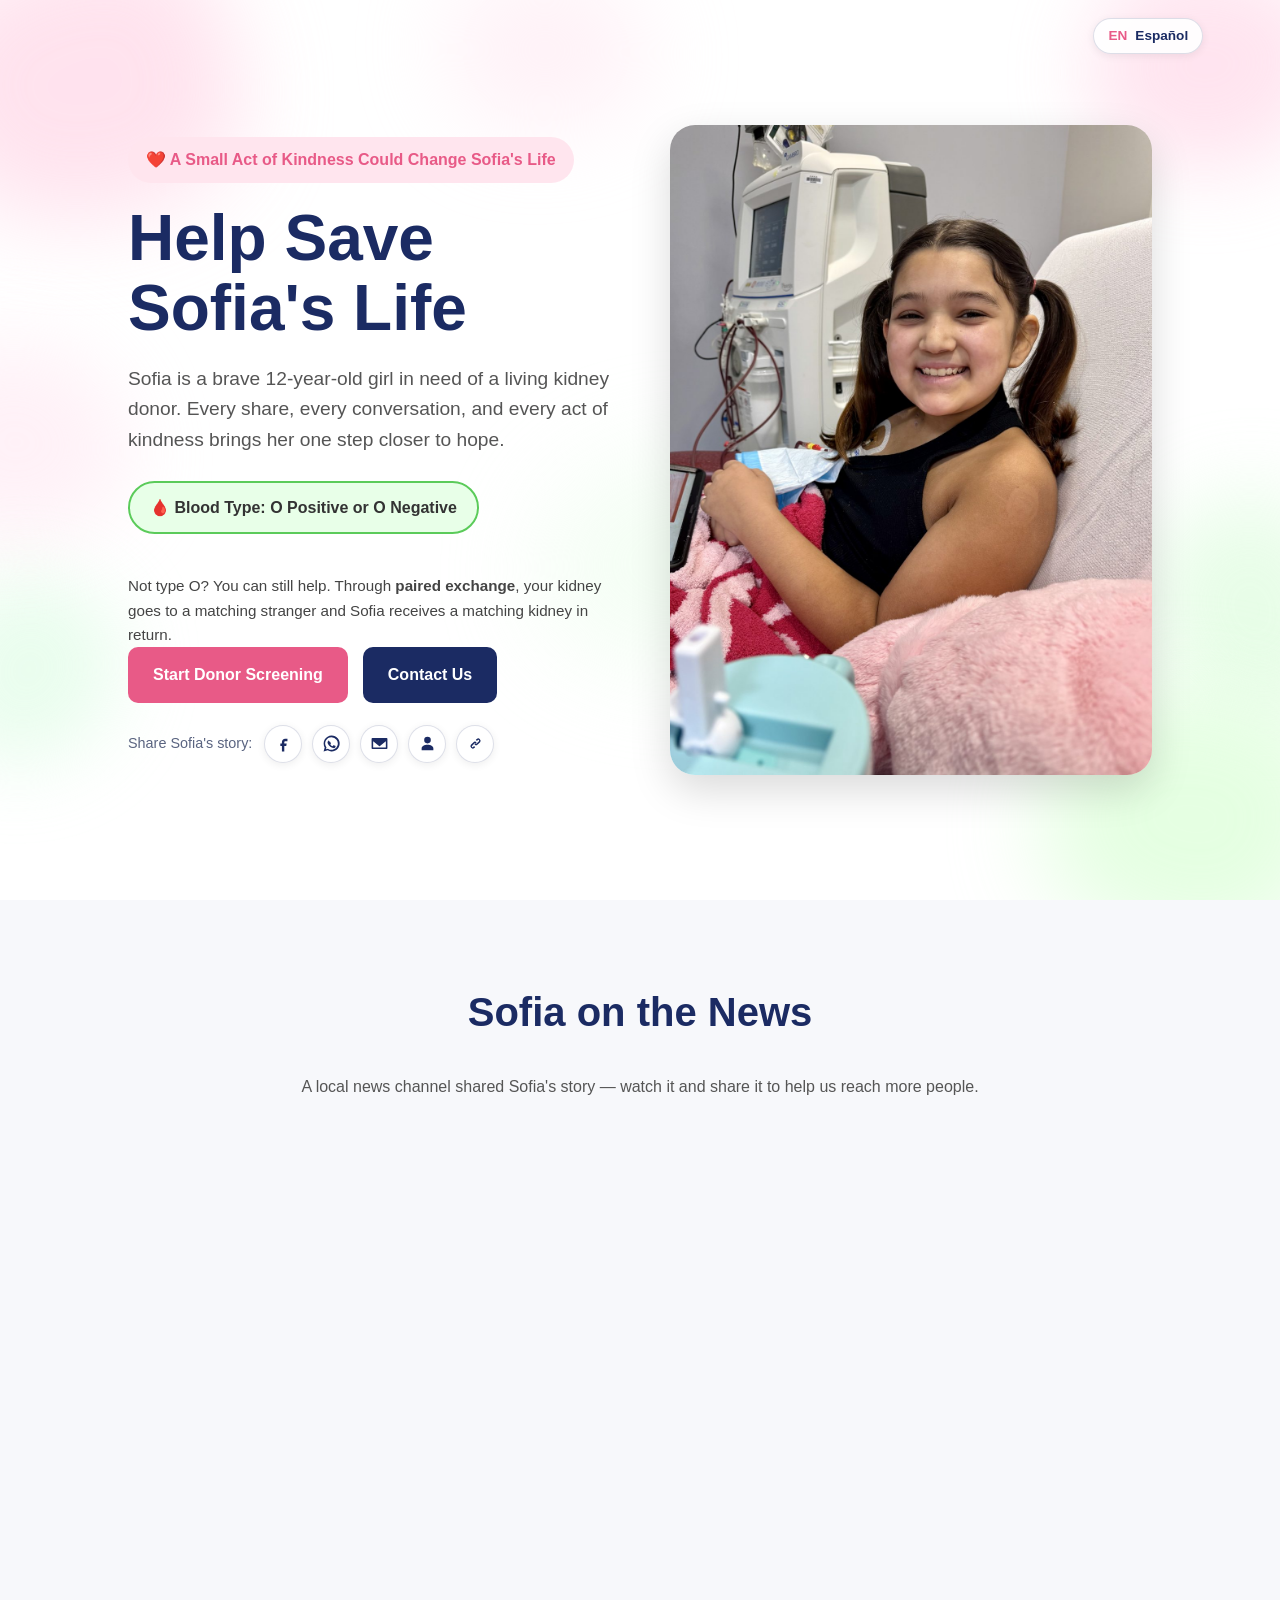
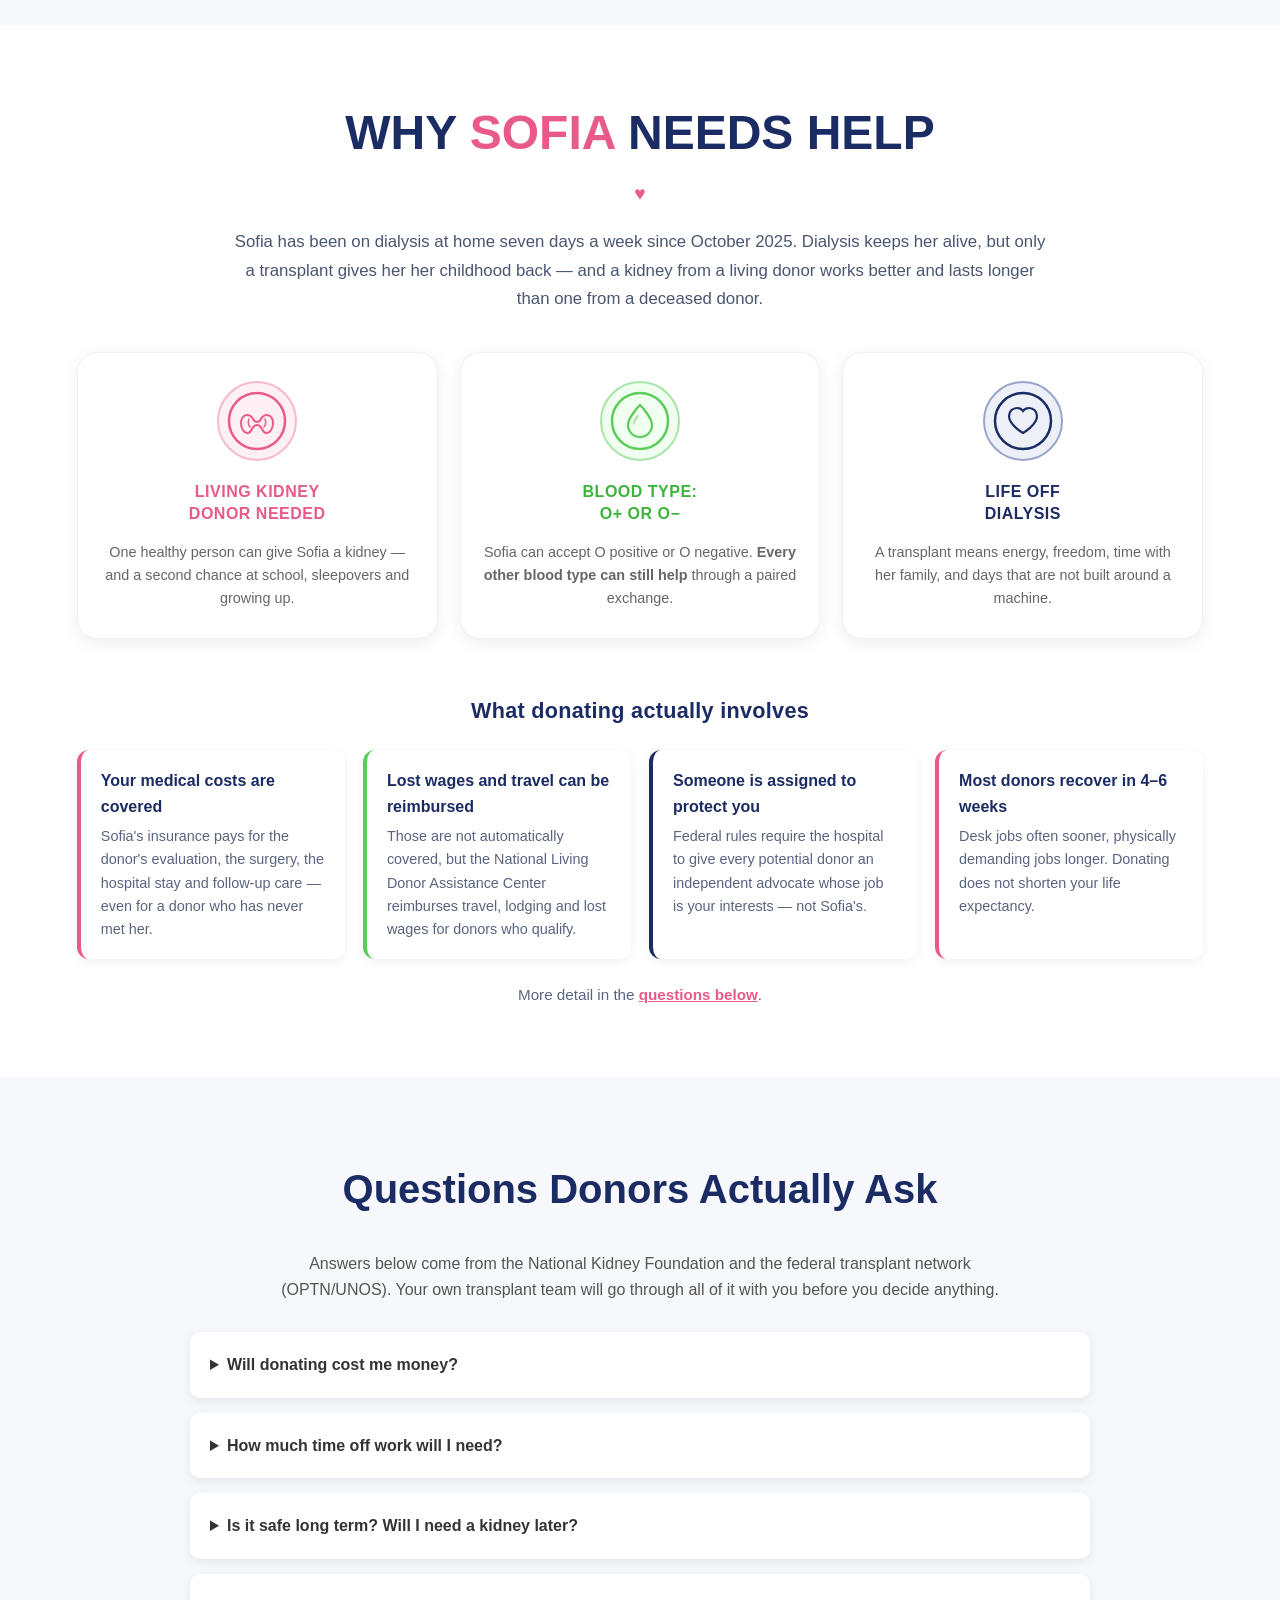
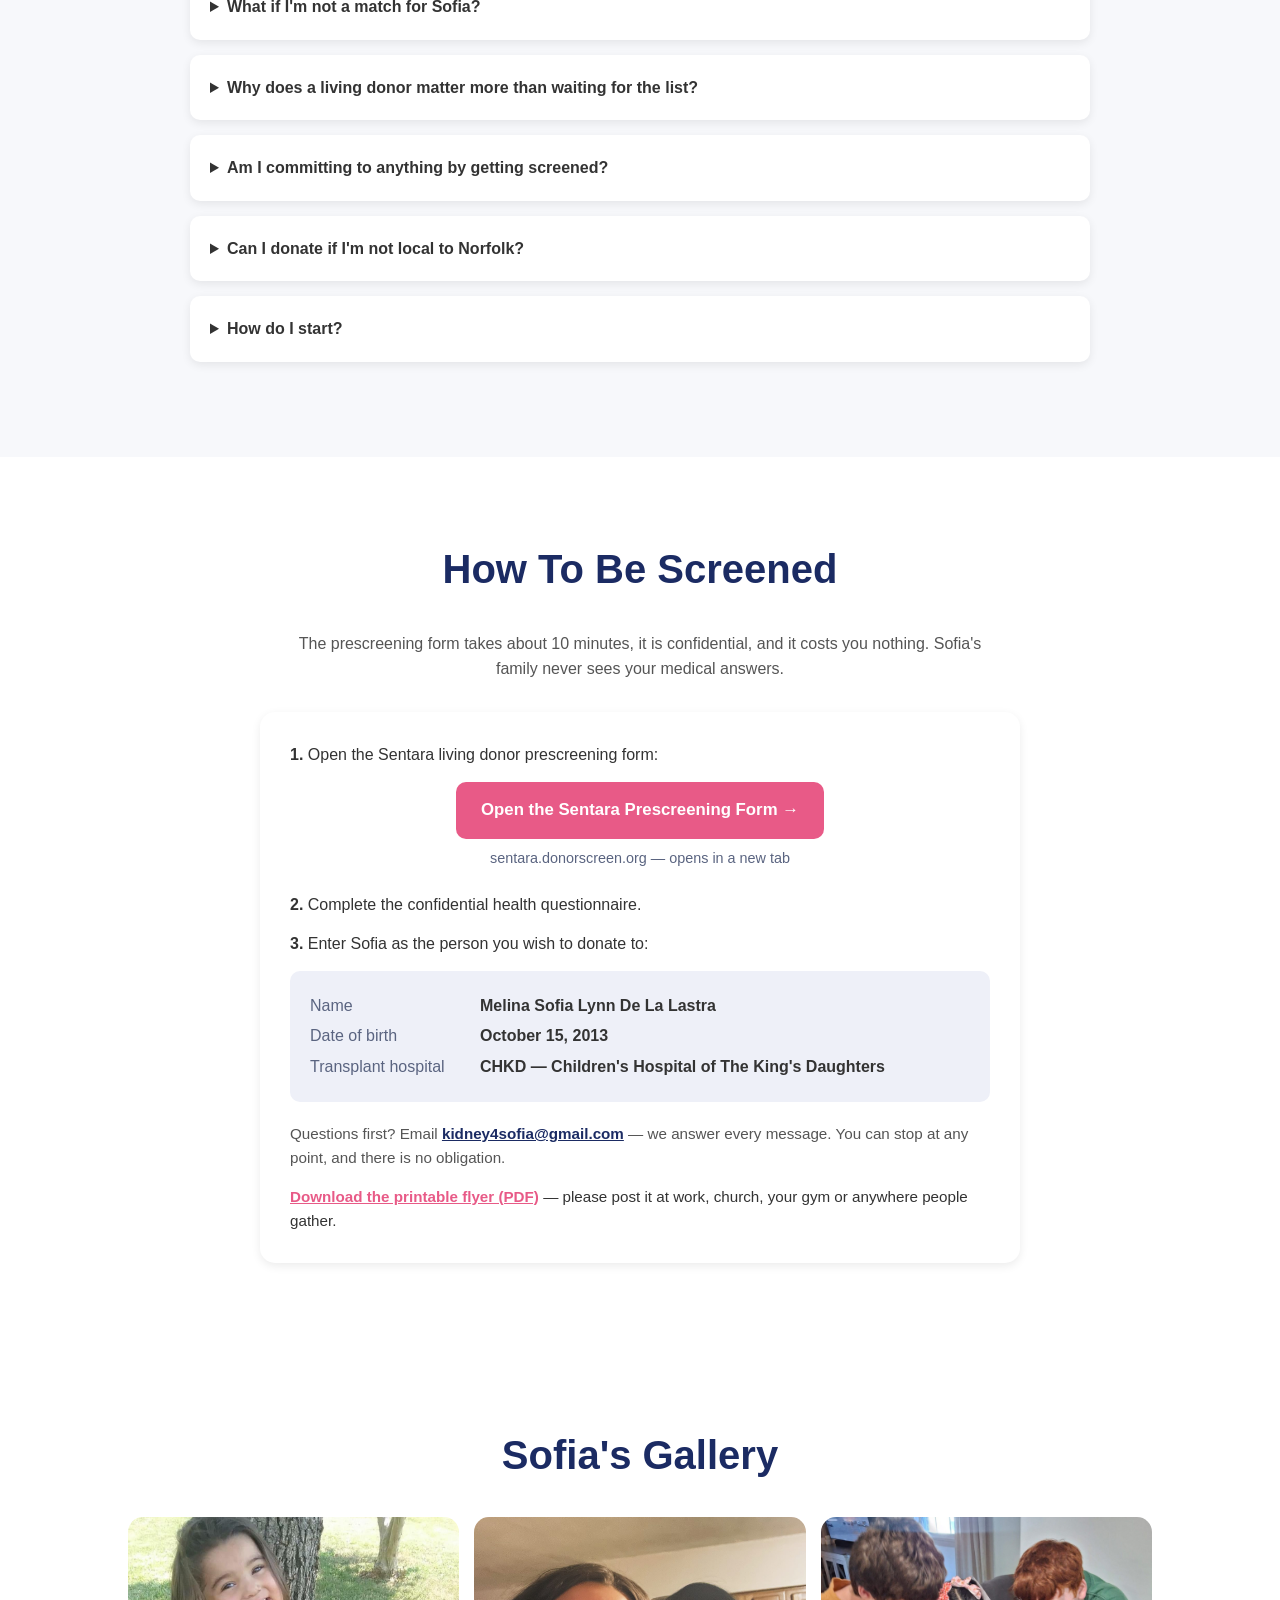
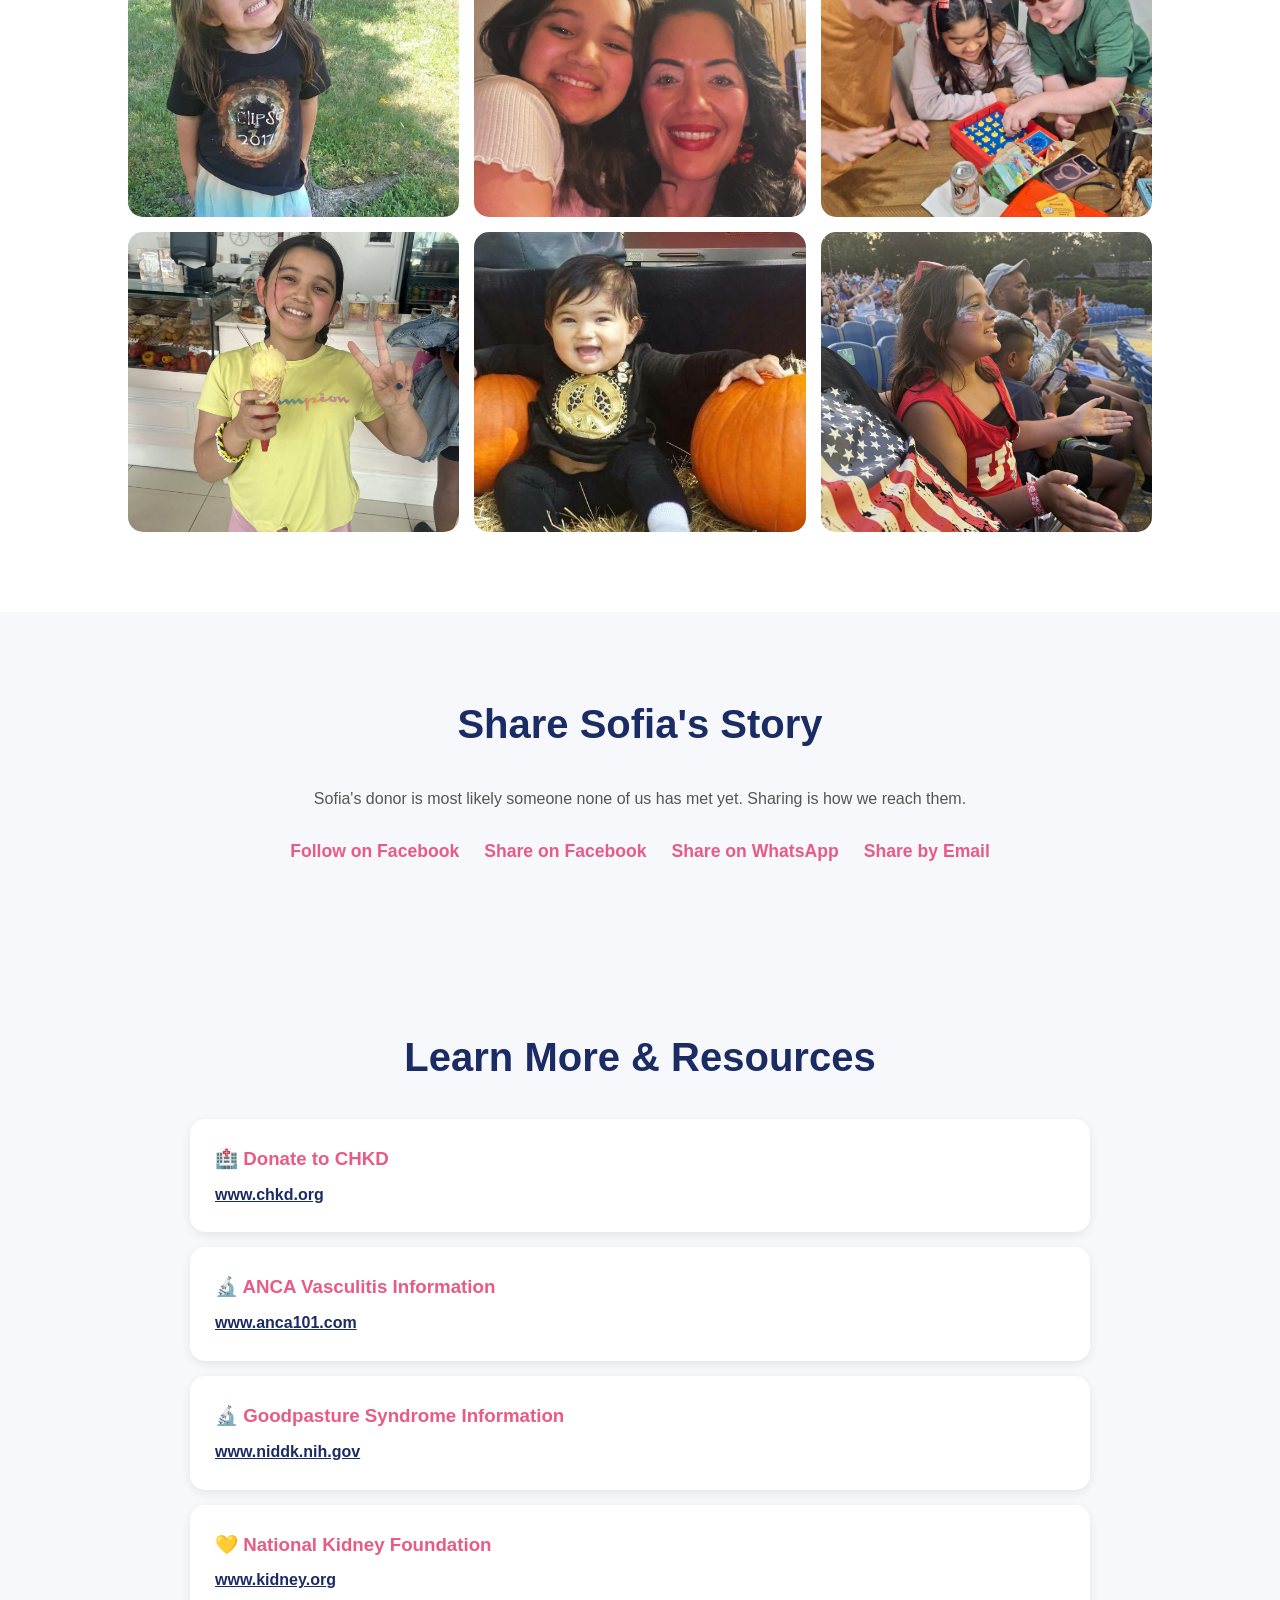
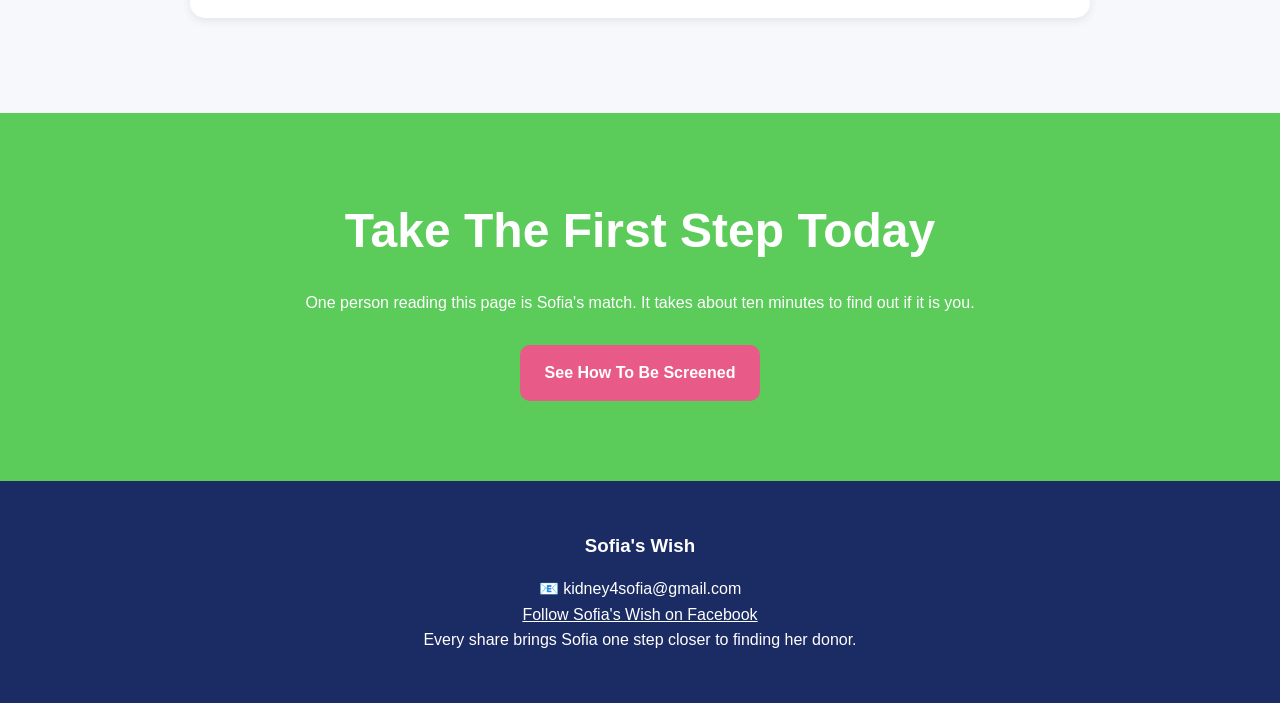
==== commit 1bfd6610: "Add Spanish version at /es/ with language switch, hreflang tags and updated sitemap" ====
--- a/index.html
+++ b/index.html
@@ -10,6 +10,9 @@
 
     <meta name="description" content="Sofia is 12 and in kidney failure, on dialysis 7 days a week at CHKD in Hampton Roads. She needs a living kidney donor - blood type O positive or O negative, and any blood type can help through paired exchange. Screening takes about 10 minutes.">
     <link rel="canonical" href="https://sofiaswish.com/">
+    <link rel="alternate" hreflang="en" href="https://sofiaswish.com/">
+    <link rel="alternate" hreflang="es" href="https://sofiaswish.com/es/">
+    <link rel="alternate" hreflang="x-default" href="https://sofiaswish.com/">
 
     <!-- Social share preview (Facebook, Messenger, WhatsApp, iMessage, LinkedIn) -->
     <meta property="og:type" content="website">
@@ -58,6 +61,11 @@
     <div class="blob-bottom-left"></div>
     <div class="blob-top-center"></div>
  
+    <div class="lang-switch">
+        <span class="lang-current">EN</span>
+        <a href="/es/" onclick="gtag('event','lang_switch',{to:'es'});">Español</a>
+    </div>
+
     <!-- HERO -->
  
     <section class="hero">
@@ -157,7 +165,7 @@
     <h2>Sofia on the News </h2>
 
     <p style="text-align:center; color:#555; margin-bottom:30px;">
-        A local news channel shared Sofia's story  watch and share to help us reach more people.
+        A local news channel shared Sofia&#39;s story &mdash; watch it and share it to help us reach more people.
     </p>
 
     <div style="display:flex; justify-content:center;">
--- a/style.css
+++ b/style.css
@@ -813,3 +813,51 @@
 }
 
 }
+
+
+/* ==========================
+LANGUAGE SWITCH
+========================== */
+
+.lang-switch{
+position:absolute;
+top:18px;
+right:6%;
+z-index:20;
+display:flex;
+align-items:center;
+gap:8px;
+font-size:.85rem;
+background:rgba(255,255,255,.9);
+border:1px solid rgba(27,43,99,.15);
+border-radius:999px;
+padding:6px 14px;
+box-shadow:0 2px 8px rgba(0,0,0,.07);
+}
+
+.lang-switch a{
+color:#1b2b63;
+font-weight:bold;
+text-decoration:none;
+}
+
+.lang-switch a:hover{
+color:#e85a87;
+text-decoration:underline;
+}
+
+.lang-current{
+color:#e85a87;
+font-weight:bold;
+}
+
+@media(max-width:560px){
+
+.lang-switch{
+top:10px;
+right:4%;
+padding:5px 11px;
+font-size:.8rem;
+}
+
+}
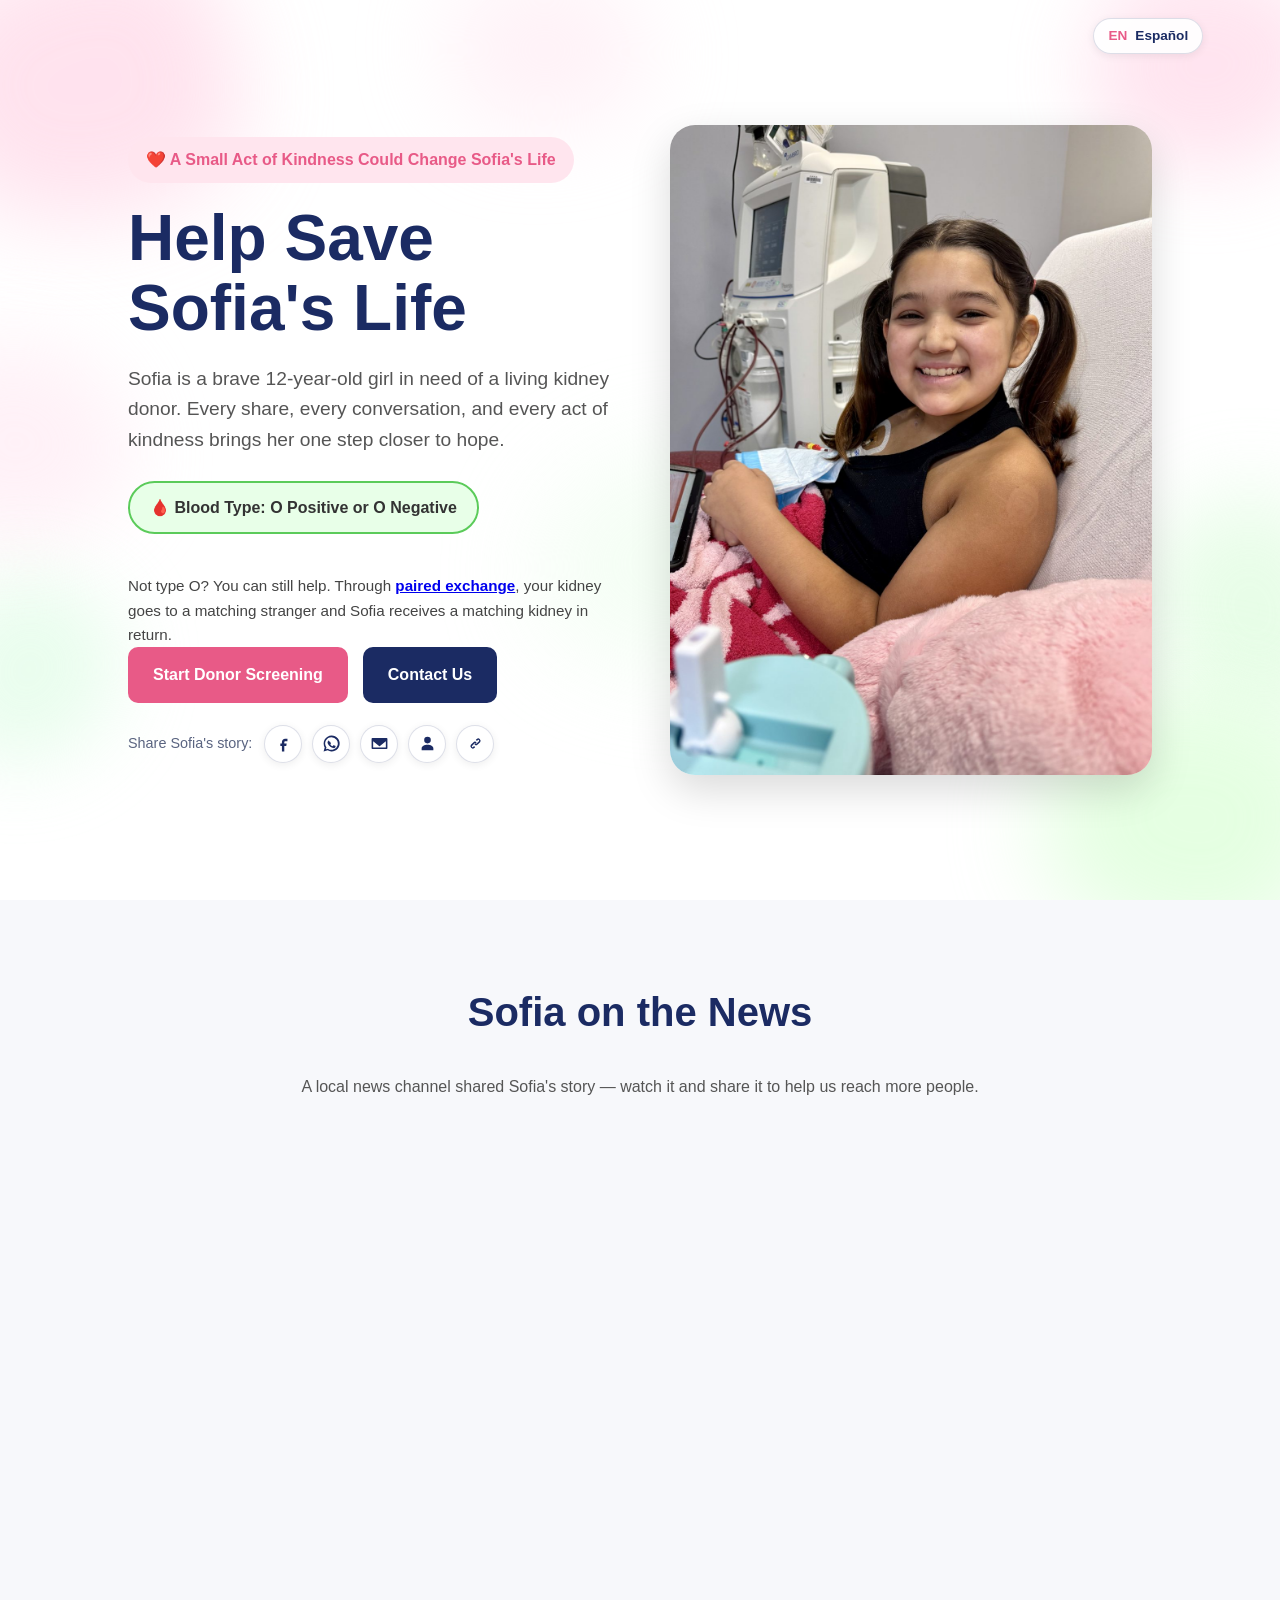
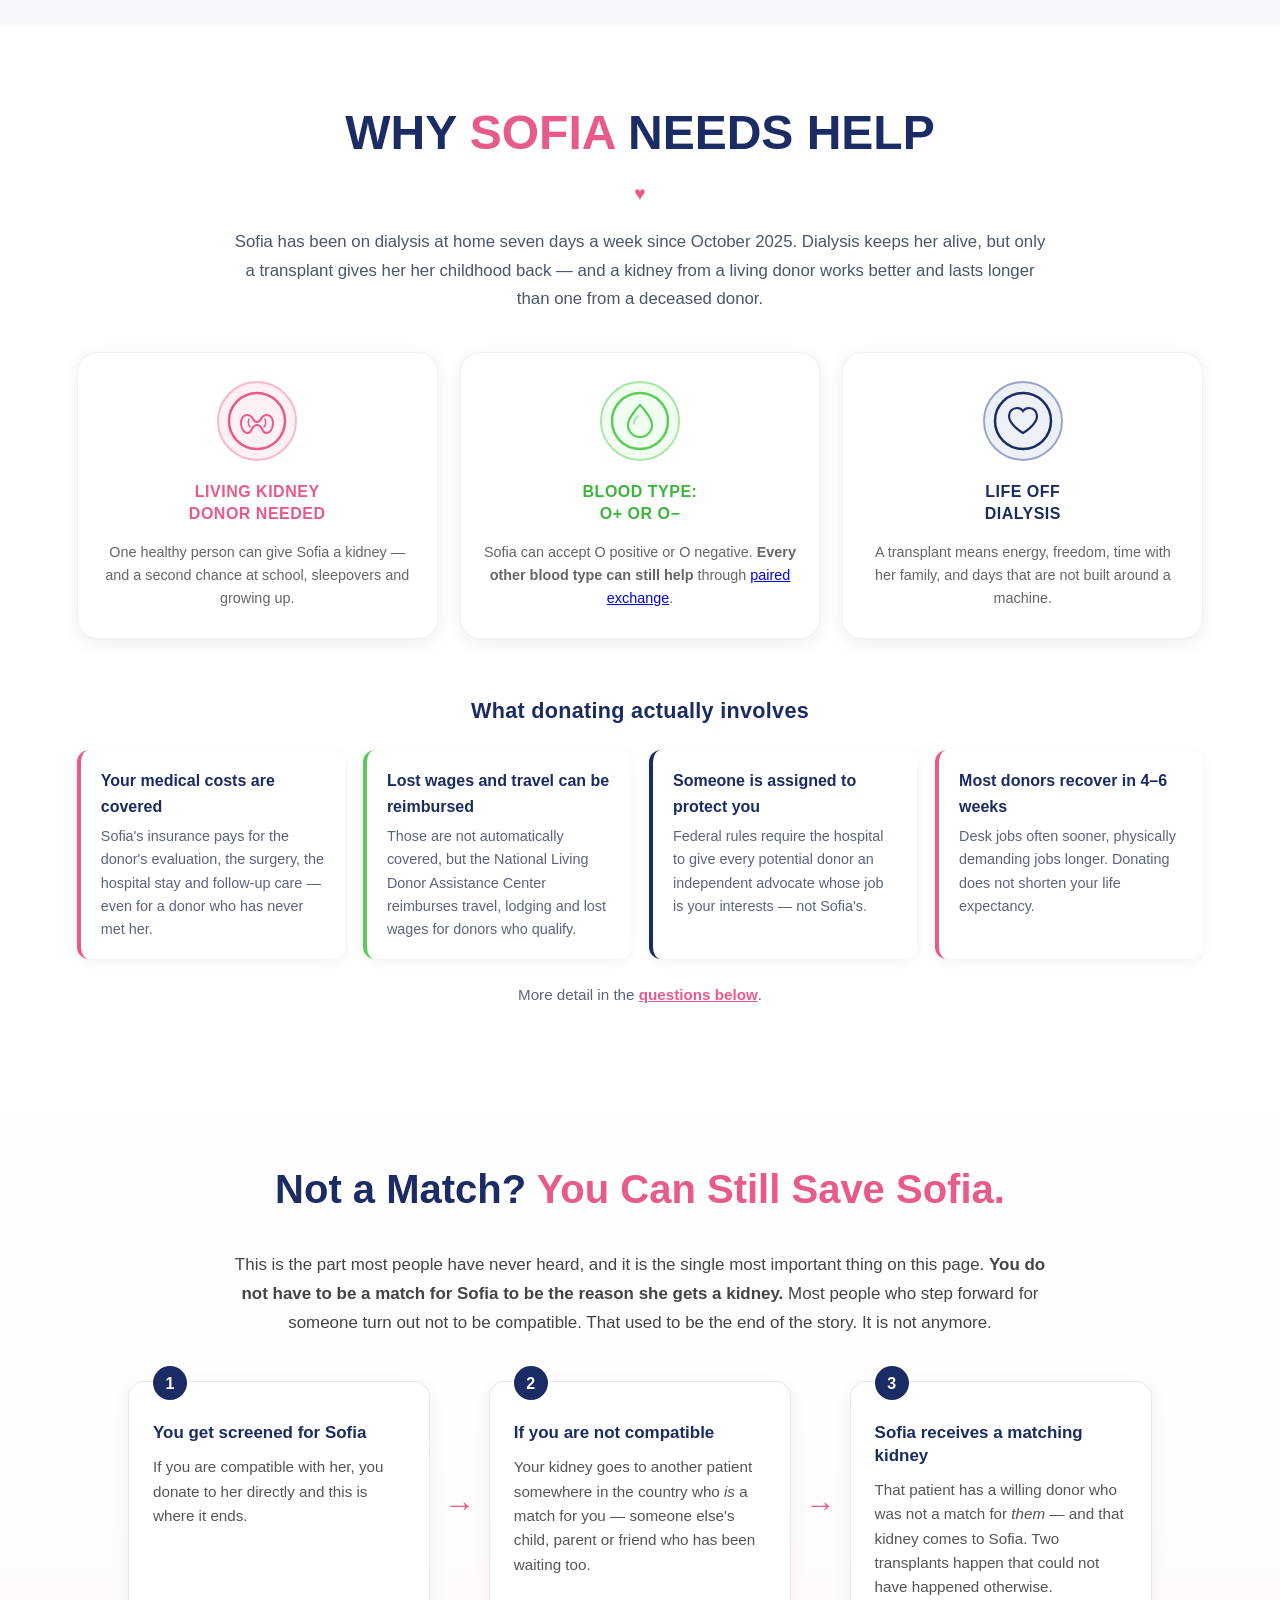
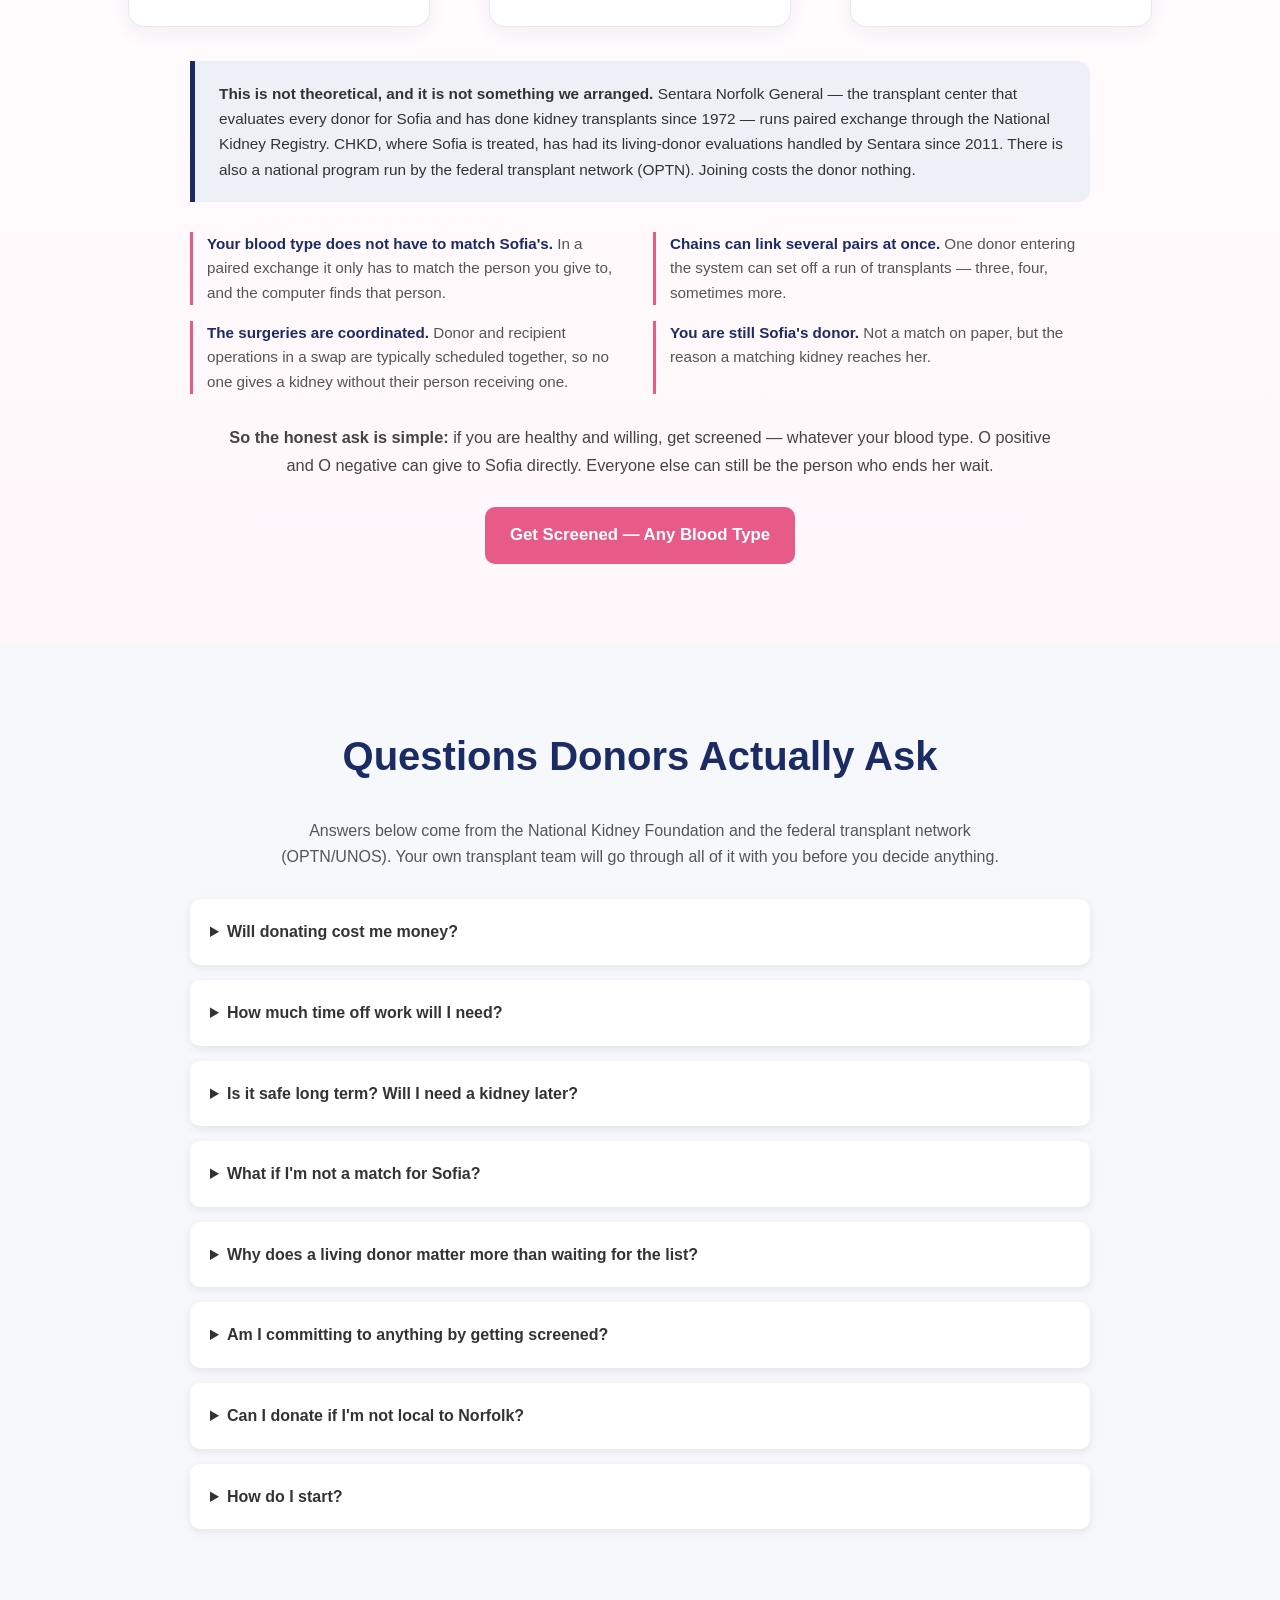
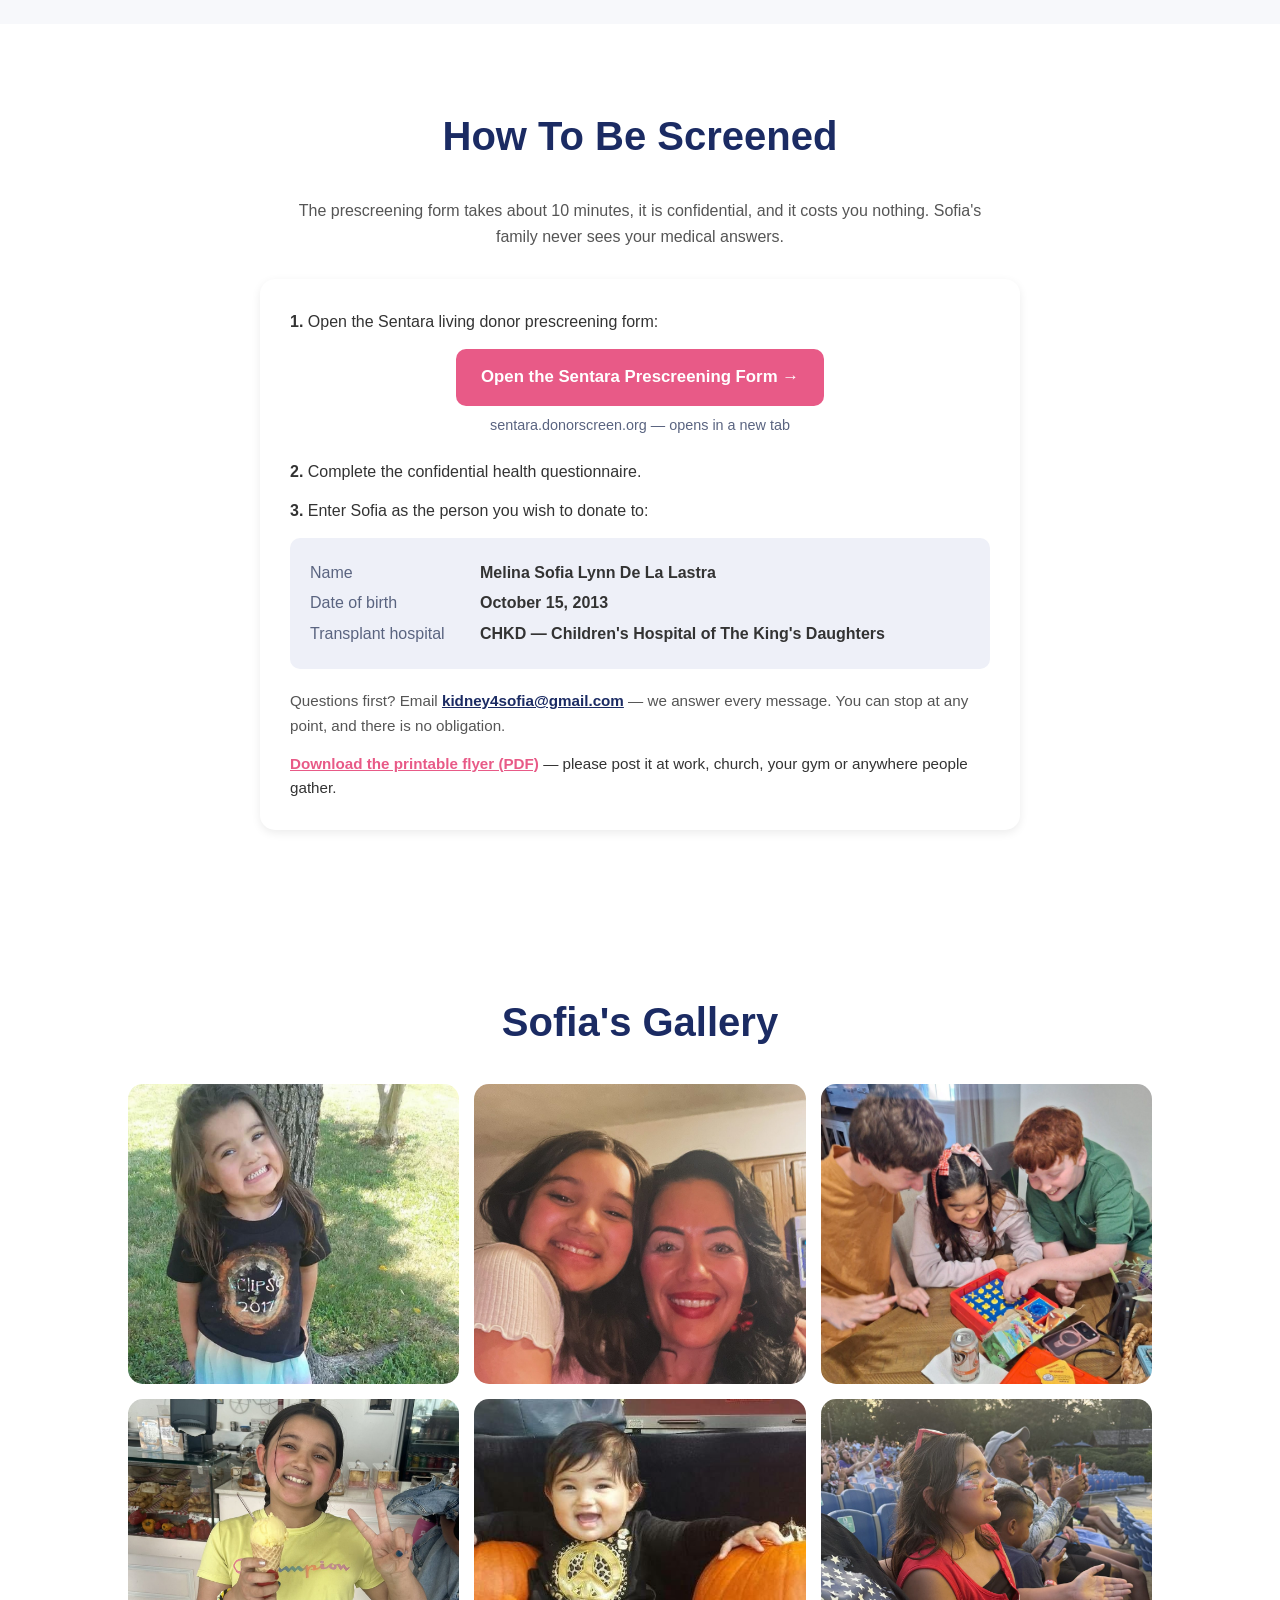
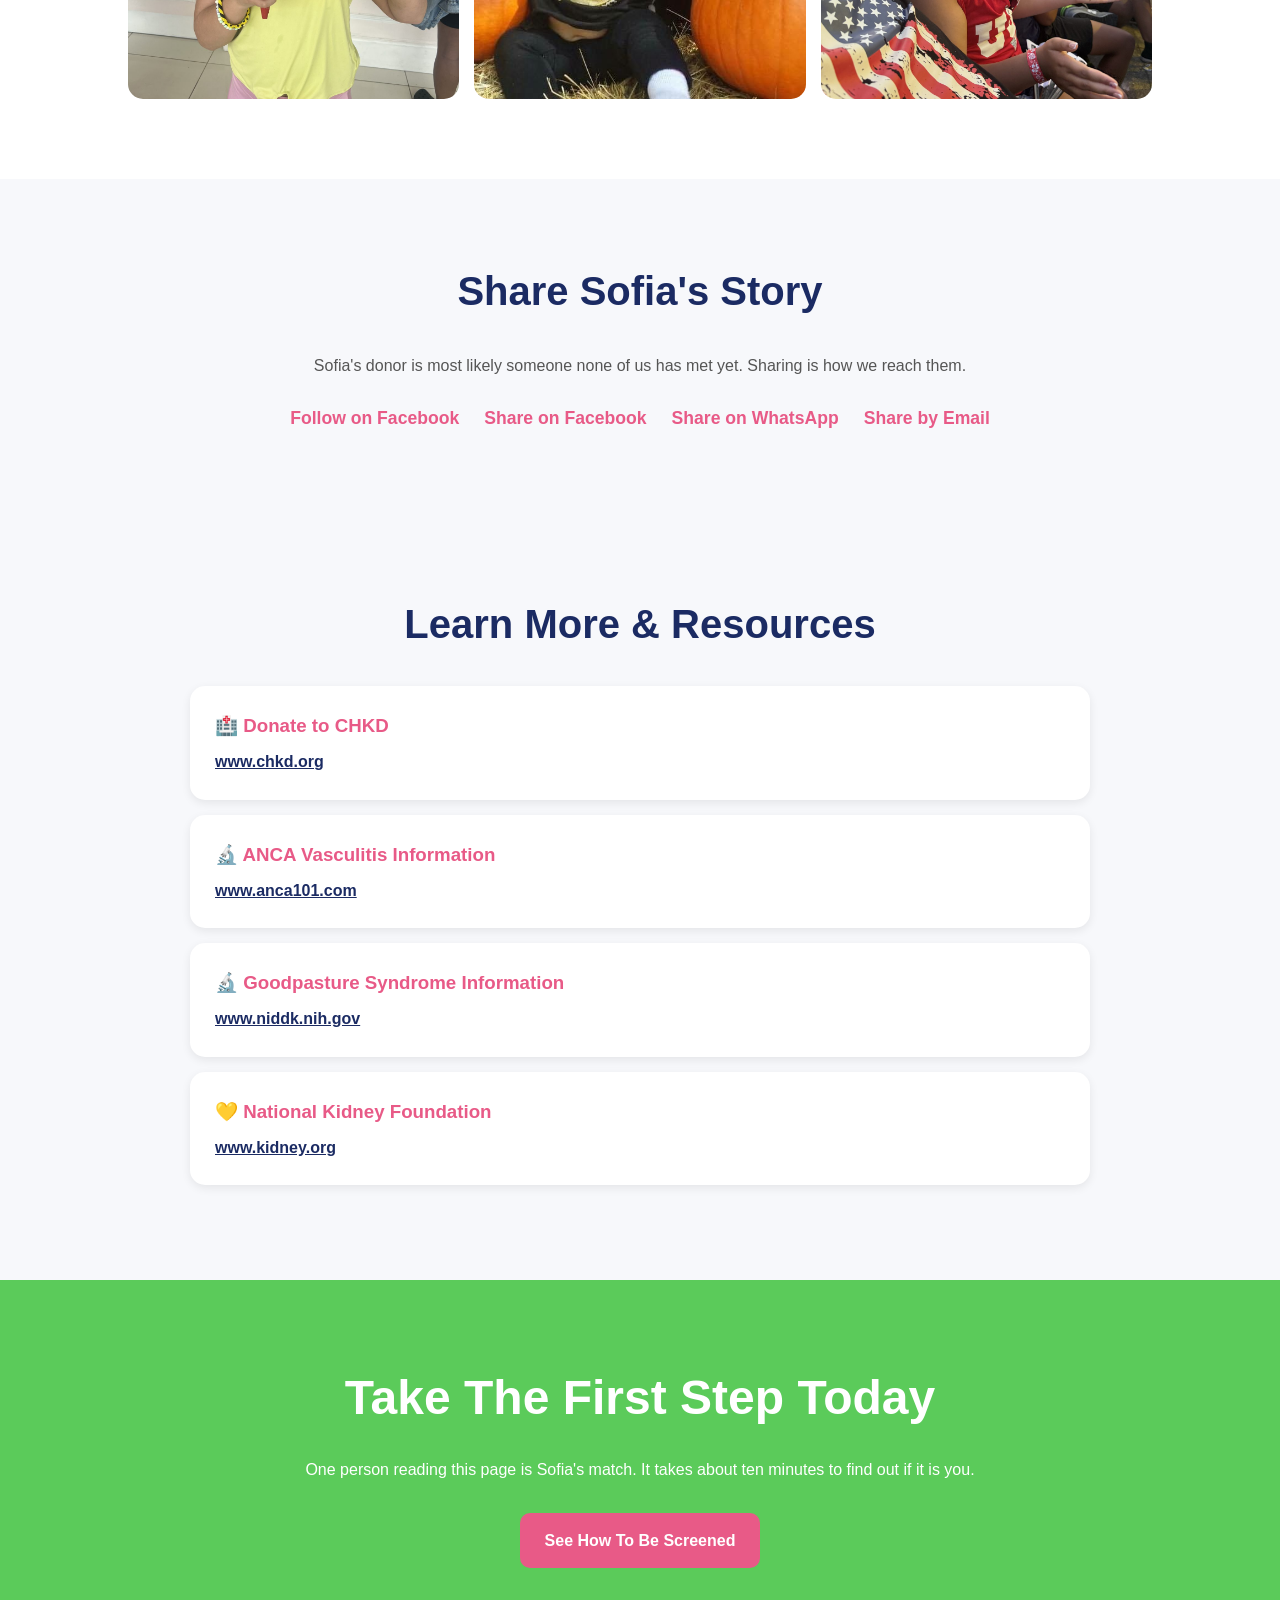
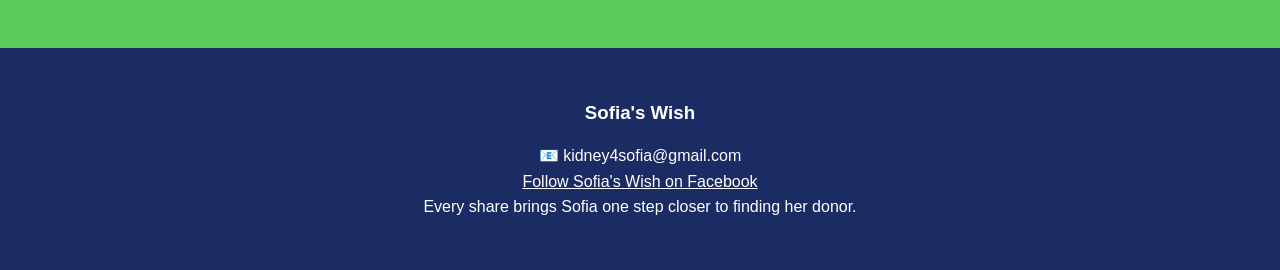
==== commit 5f4be8c7: "Add dedicated paired-exchange section (EN+ES), link it from hero/FAQ, add Sentara cost caveat" ====
--- a/index.html
+++ b/index.html
@@ -91,8 +91,8 @@
                 </div>
 
                 <p style="max-width:520px; margin:10px 0 0; font-size:0.95rem; color:#444;">
-                    Not type O? You can still help. Through <strong>paired exchange</strong>, your kidney
-                    goes to a matching stranger and Sofia receives a matching kidney in return.
+                    Not type O? You can still help. Through <a href="#paired-exchange" onclick="gtag('event','pairex_scroll',{location:'hero'});"><strong>paired exchange</strong></a>,
+                    your kidney goes to a matching stranger and Sofia receives a matching kidney in return.
                 </p>
  
                 <div class="buttons">
@@ -239,7 +239,7 @@
 
             <p>
                 Sofia can accept O positive or O negative. <strong>Every other blood type can still
-                help</strong> through a paired exchange.
+                help</strong> through <a href="#paired-exchange">paired exchange</a>.
             </p>
 
         </div>
@@ -301,6 +301,88 @@
 
 </section>
 
+    <!-- PAIRED EXCHANGE -->
+
+    <section class="section pairex" id="paired-exchange">
+
+        <h2>Not a Match? <span>You Can Still Save Sofia.</span></h2>
+
+        <p class="pairex-lead">
+            This is the part most people have never heard, and it is the single most important thing
+            on this page. <strong>You do not have to be a match for Sofia to be the reason she gets a
+            kidney.</strong> Most people who step forward for someone turn out not to be compatible.
+            That used to be the end of the story. It is not anymore.
+        </p>
+
+        <div class="pairex-steps">
+
+            <div class="pairex-step">
+                <span class="pairex-num">1</span>
+                <h3>You get screened for Sofia</h3>
+                <p>
+                    If you are compatible with her, you donate to her directly and this is where it ends.
+                </p>
+            </div>
+
+            <div class="pairex-arrow" aria-hidden="true">&rarr;</div>
+
+            <div class="pairex-step">
+                <span class="pairex-num">2</span>
+                <h3>If you are not compatible</h3>
+                <p>
+                    Your kidney goes to another patient somewhere in the country who <em>is</em> a match
+                    for you &mdash; someone else&#39;s child, parent or friend who has been waiting too.
+                </p>
+            </div>
+
+            <div class="pairex-arrow" aria-hidden="true">&rarr;</div>
+
+            <div class="pairex-step">
+                <span class="pairex-num">3</span>
+                <h3>Sofia receives a matching kidney</h3>
+                <p>
+                    That patient has a willing donor who was not a match for <em>them</em> &mdash; and that
+                    kidney comes to Sofia. Two transplants happen that could not have happened otherwise.
+                </p>
+            </div>
+
+        </div>
+
+        <div class="pairex-note">
+            <strong>This is not theoretical, and it is not something we arranged.</strong>
+            Sentara Norfolk General &mdash; the transplant center that evaluates every donor for Sofia and has
+            done kidney transplants since 1972 &mdash; runs paired exchange through the National Kidney Registry.
+            CHKD, where Sofia is treated, has had its living-donor evaluations handled by Sentara since 2011.
+            There is also a national program run by the federal transplant network (OPTN). Joining costs
+            the donor nothing.
+        </div>
+
+        <div class="pairex-facts">
+            <div><strong>Your blood type does not have to match Sofia&#39;s.</strong> In a paired exchange it
+            only has to match the person you give to, and the computer finds that person.</div>
+            <div><strong>Chains can link several pairs at once.</strong> One donor entering the system can set
+            off a run of transplants &mdash; three, four, sometimes more.</div>
+            <div><strong>The surgeries are coordinated.</strong> Donor and recipient operations in a swap are
+            typically scheduled together, so no one gives a kidney without their person receiving one.</div>
+            <div><strong>You are still Sofia&#39;s donor.</strong> Not a match on paper, but the reason a
+            matching kidney reaches her.</div>
+        </div>
+
+        <p class="pairex-cta-line">
+            <strong>So the honest ask is simple:</strong> if you are healthy and willing, get screened &mdash;
+            whatever your blood type. O positive and O negative can give to Sofia directly. Everyone else can
+            still be the person who ends her wait.
+        </p>
+
+        <div style="text-align:center;">
+            <a href="#how-to-be-screened" class="btn primary" style="font-size:1.05rem;"
+               onclick="gtag('event','screening_scroll',{location:'paired_exchange'});">
+                Get Screened &mdash; Any Blood Type
+            </a>
+        </div>
+
+    </section>
+
     <!-- FAQ -->
 
     <section class="section gray" id="faq">
@@ -322,6 +404,9 @@
                     know the recipient. What is <em>not</em> automatically covered is lost wages and travel.
                     The National Living Donor Assistance Center (NLDAC) reimburses travel, lodging, dependent
                     care and lost wages for donors who qualify, and the transplant social worker helps you apply.
+                    One caveat worth knowing up front, in Sentara&#39;s own words: if the evaluation turns up a
+                    pre-existing condition that needs further work-up, that part may be billed to your own
+                    insurance.
                 </p>
             </details>
 
@@ -350,11 +435,14 @@
             <details>
                 <summary>What if I&#39;m not a match for Sofia?</summary>
                 <p>
-                    You can still help her. Through kidney paired donation, your kidney goes to a stranger
-                    who matches you, and their incompatible donor gives a matching kidney to Sofia. The
-                    federal program that arranges this is free to join, and your blood type does not have to
-                    match Sofia&#39;s. This is why donors of <strong>every</strong> blood type are worth
-                    screening.
+                    You can still help her, and this is important enough that we gave it
+                    <a href="#paired-exchange">its own section above</a>. Through kidney paired donation your
+                    kidney goes to a patient who matches you, and that patient&#39;s willing but incompatible
+                    donor gives a matching kidney to Sofia. Sentara Norfolk General &mdash; the center that
+                    evaluates Sofia&#39;s donors &mdash; arranges these through the National Kidney Registry, and
+                    the federal transplant network runs a national program that is free to join. Your blood type
+                    does not have to match Sofia&#39;s. This is why donors of <strong>every</strong> blood type
+                    are worth screening.
                 </p>
             </details>
 
--- a/style.css
+++ b/style.css
@@ -861,3 +861,141 @@
 }
 
 }
+
+/* ==========================
+PAIRED EXCHANGE
+========================== */
+
+.pairex{
+background:linear-gradient(180deg,#fff 0%,#fff6fa 100%);
+}
+
+.pairex h2 span{
+color:#e85a87;
+}
+
+.pairex-lead{
+max-width:820px;
+margin:0 auto 44px;
+text-align:center;
+font-size:1.06rem;
+line-height:1.7;
+color:#444;
+}
+
+.pairex-steps{
+display:flex;
+align-items:stretch;
+justify-content:center;
+gap:14px;
+max-width:1080px;
+margin:0 auto 34px;
+}
+
+.pairex-step{
+flex:1;
+background:#fff;
+border:1px solid rgba(27,43,99,.1);
+border-radius:16px;
+padding:30px 24px 26px;
+box-shadow:0 6px 20px rgba(27,43,99,.06);
+position:relative;
+}
+
+.pairex-num{
+position:absolute;
+top:-16px;
+left:24px;
+width:34px;
+height:34px;
+border-radius:50%;
+background:#1b2b63;
+color:#fff;
+font-weight:bold;
+display:flex;
+align-items:center;
+justify-content:center;
+font-size:1rem;
+}
+
+.pairex-step h3{
+margin:10px 0 10px;
+font-size:1.06rem;
+color:#1b2b63;
+line-height:1.35;
+}
+
+.pairex-step p{
+margin:0;
+font-size:.95rem;
+line-height:1.6;
+color:#555;
+}
+
+.pairex-arrow{
+align-self:center;
+color:#e85a87;
+font-size:1.9rem;
+font-weight:bold;
+flex:0 0 auto;
+}
+
+.pairex-note{
+max-width:900px;
+margin:0 auto 30px;
+background:#eef0f8;
+border-left:5px solid #1b2b63;
+border-radius:0 12px 12px 0;
+padding:20px 24px;
+font-size:.96rem;
+line-height:1.65;
+color:#333;
+}
+
+.pairex-facts{
+display:grid;
+grid-template-columns:repeat(2,1fr);
+gap:16px 26px;
+max-width:900px;
+margin:0 auto 30px;
+}
+
+.pairex-facts div{
+font-size:.95rem;
+line-height:1.6;
+color:#555;
+border-left:3px solid #e85a87;
+padding-left:14px;
+}
+
+.pairex-facts strong{
+color:#1b2b63;
+}
+
+.pairex-cta-line{
+max-width:840px;
+margin:0 auto 28px;
+text-align:center;
+font-size:1.02rem;
+line-height:1.7;
+color:#444;
+}
+
+@media(max-width:900px){
+
+.pairex-steps{
+flex-direction:column;
+gap:22px;
+}
+
+.pairex-arrow{
+transform:rotate(90deg);
+align-self:center;
+font-size:1.5rem;
+}
+
+.pairex-facts{
+grid-template-columns:1fr;
+}
+
+}
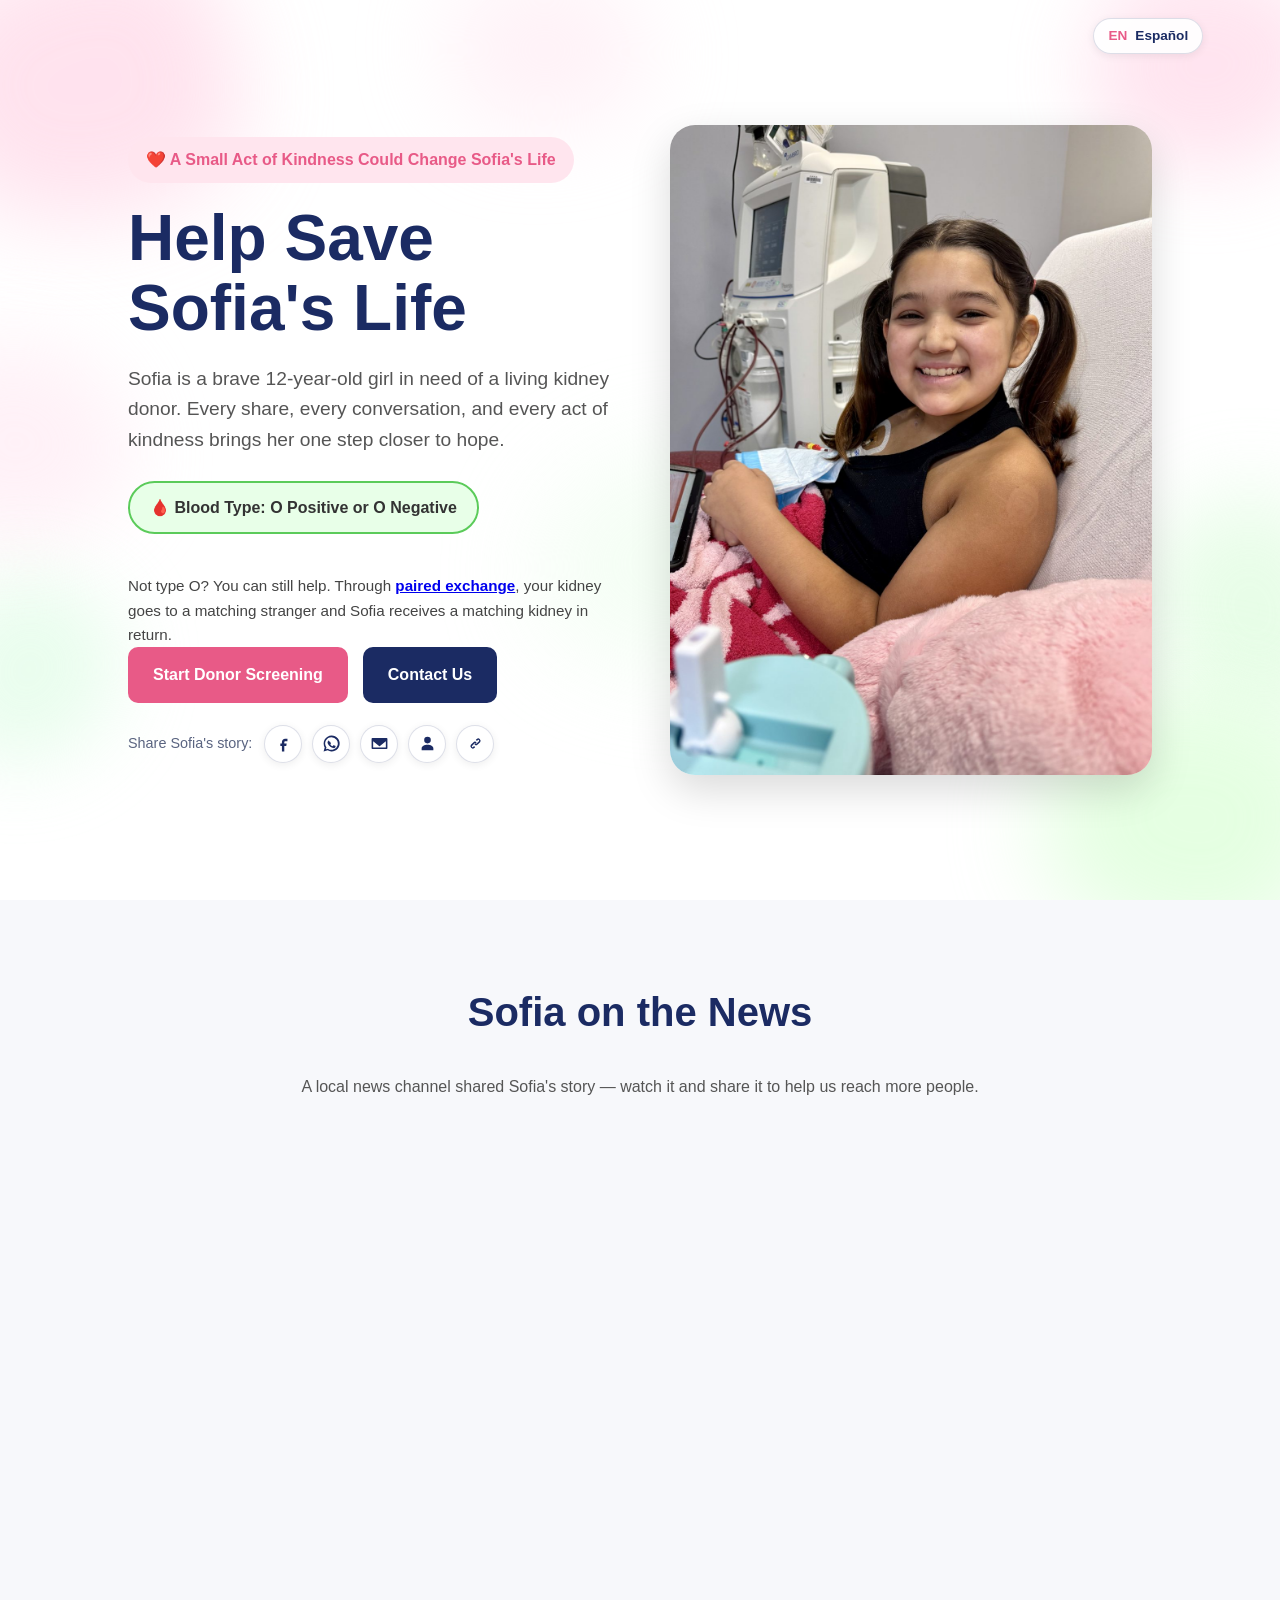
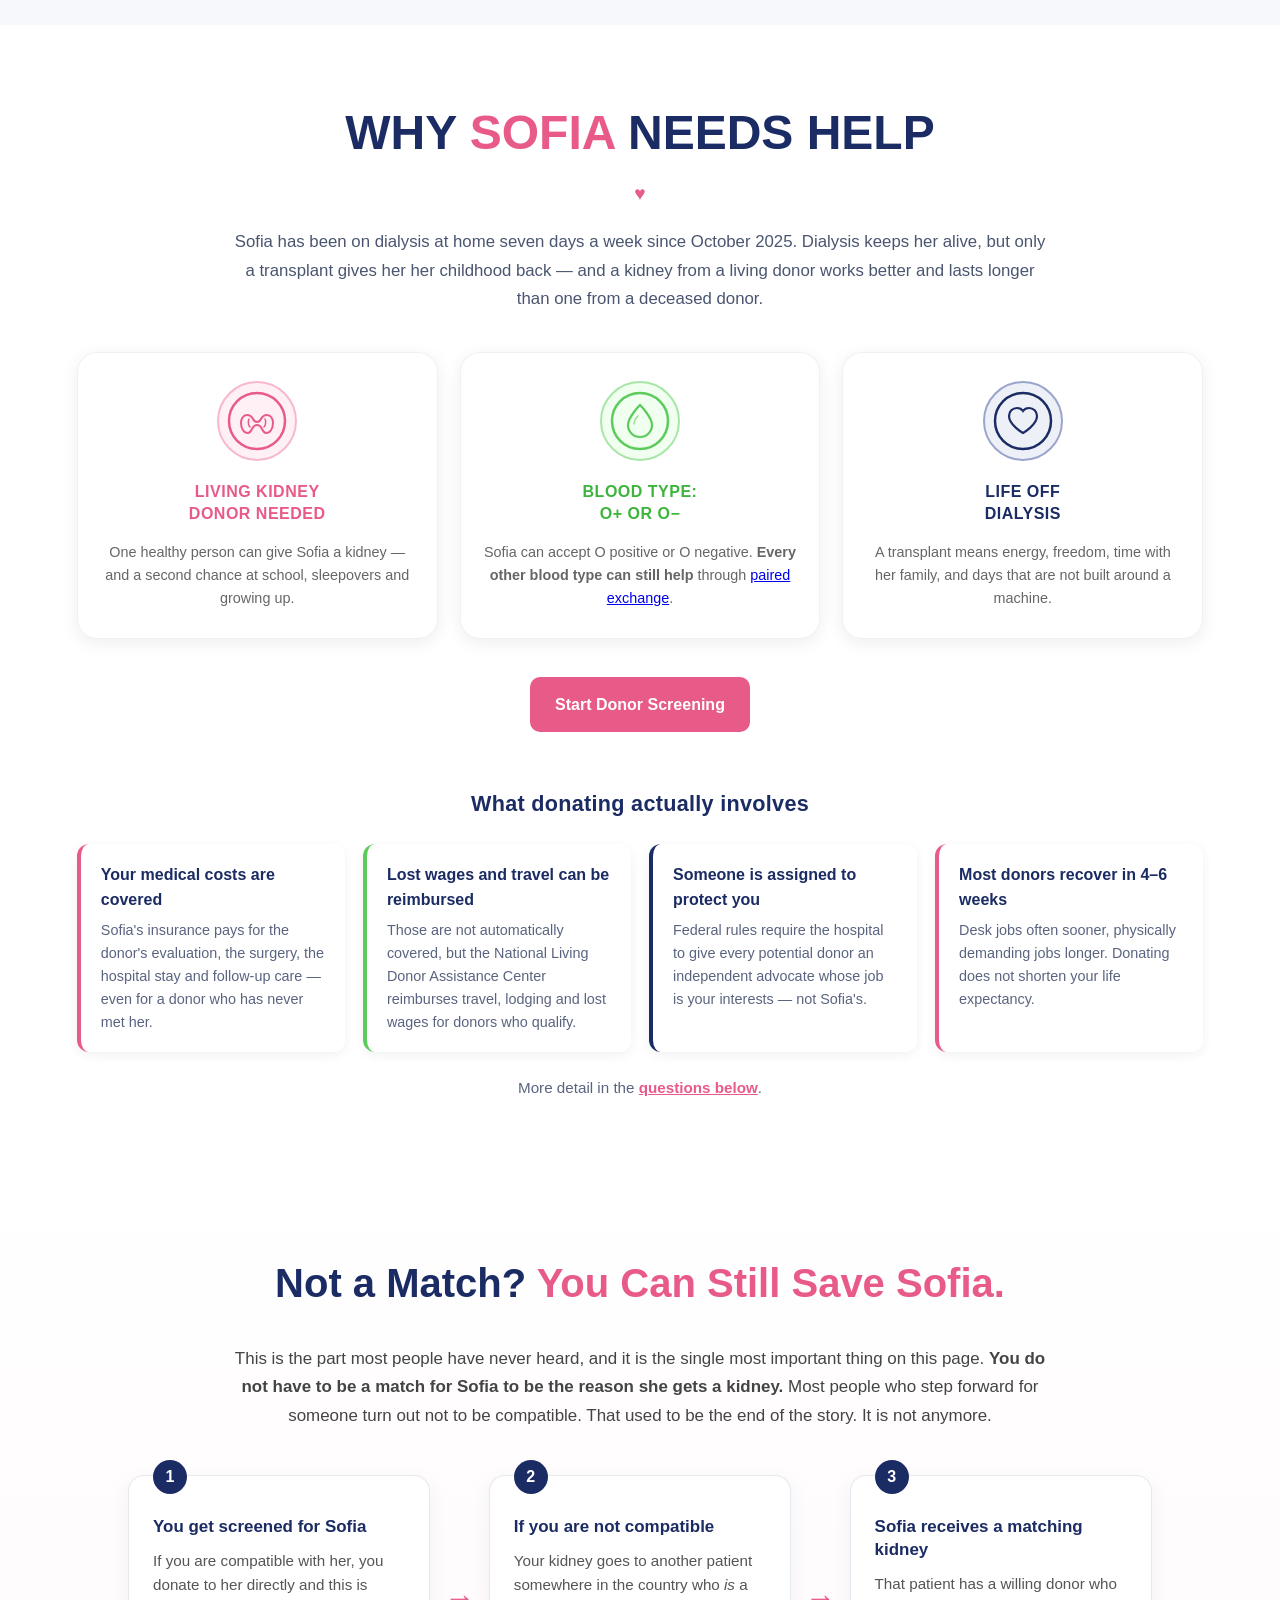
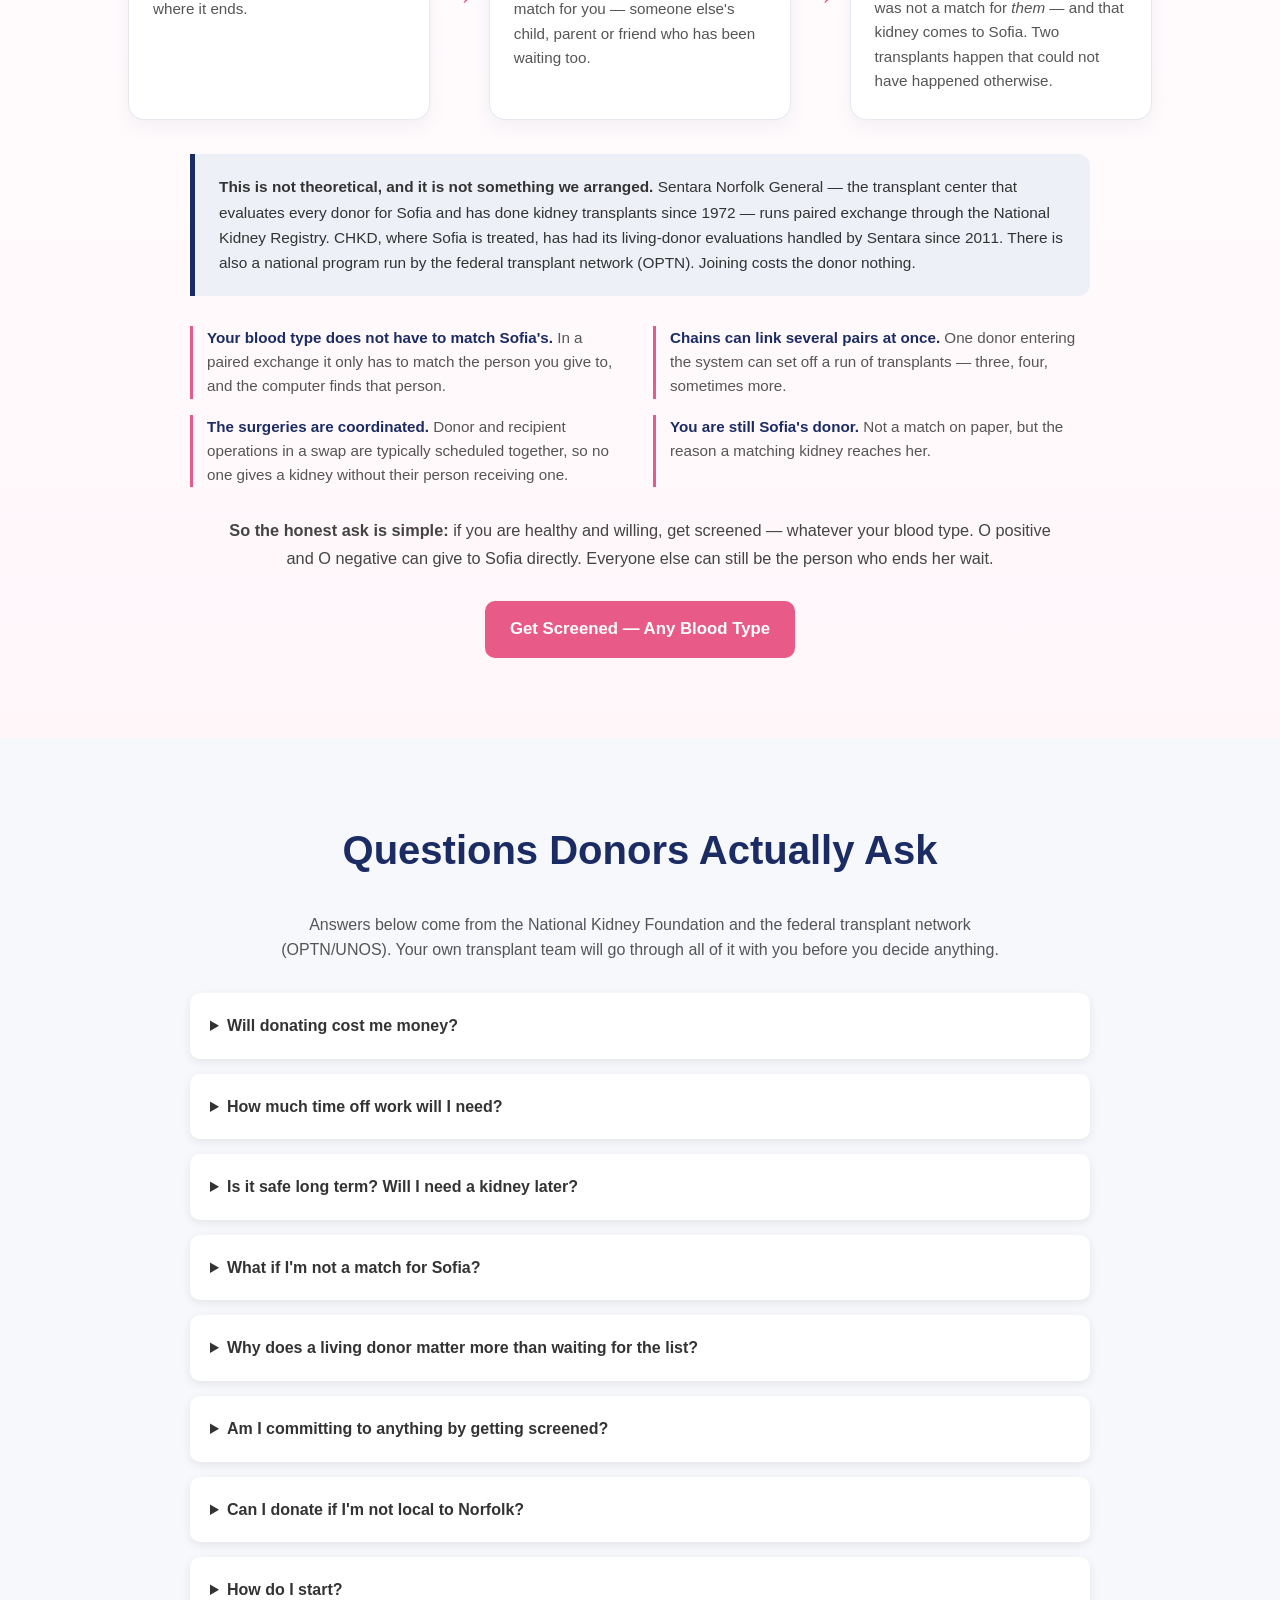
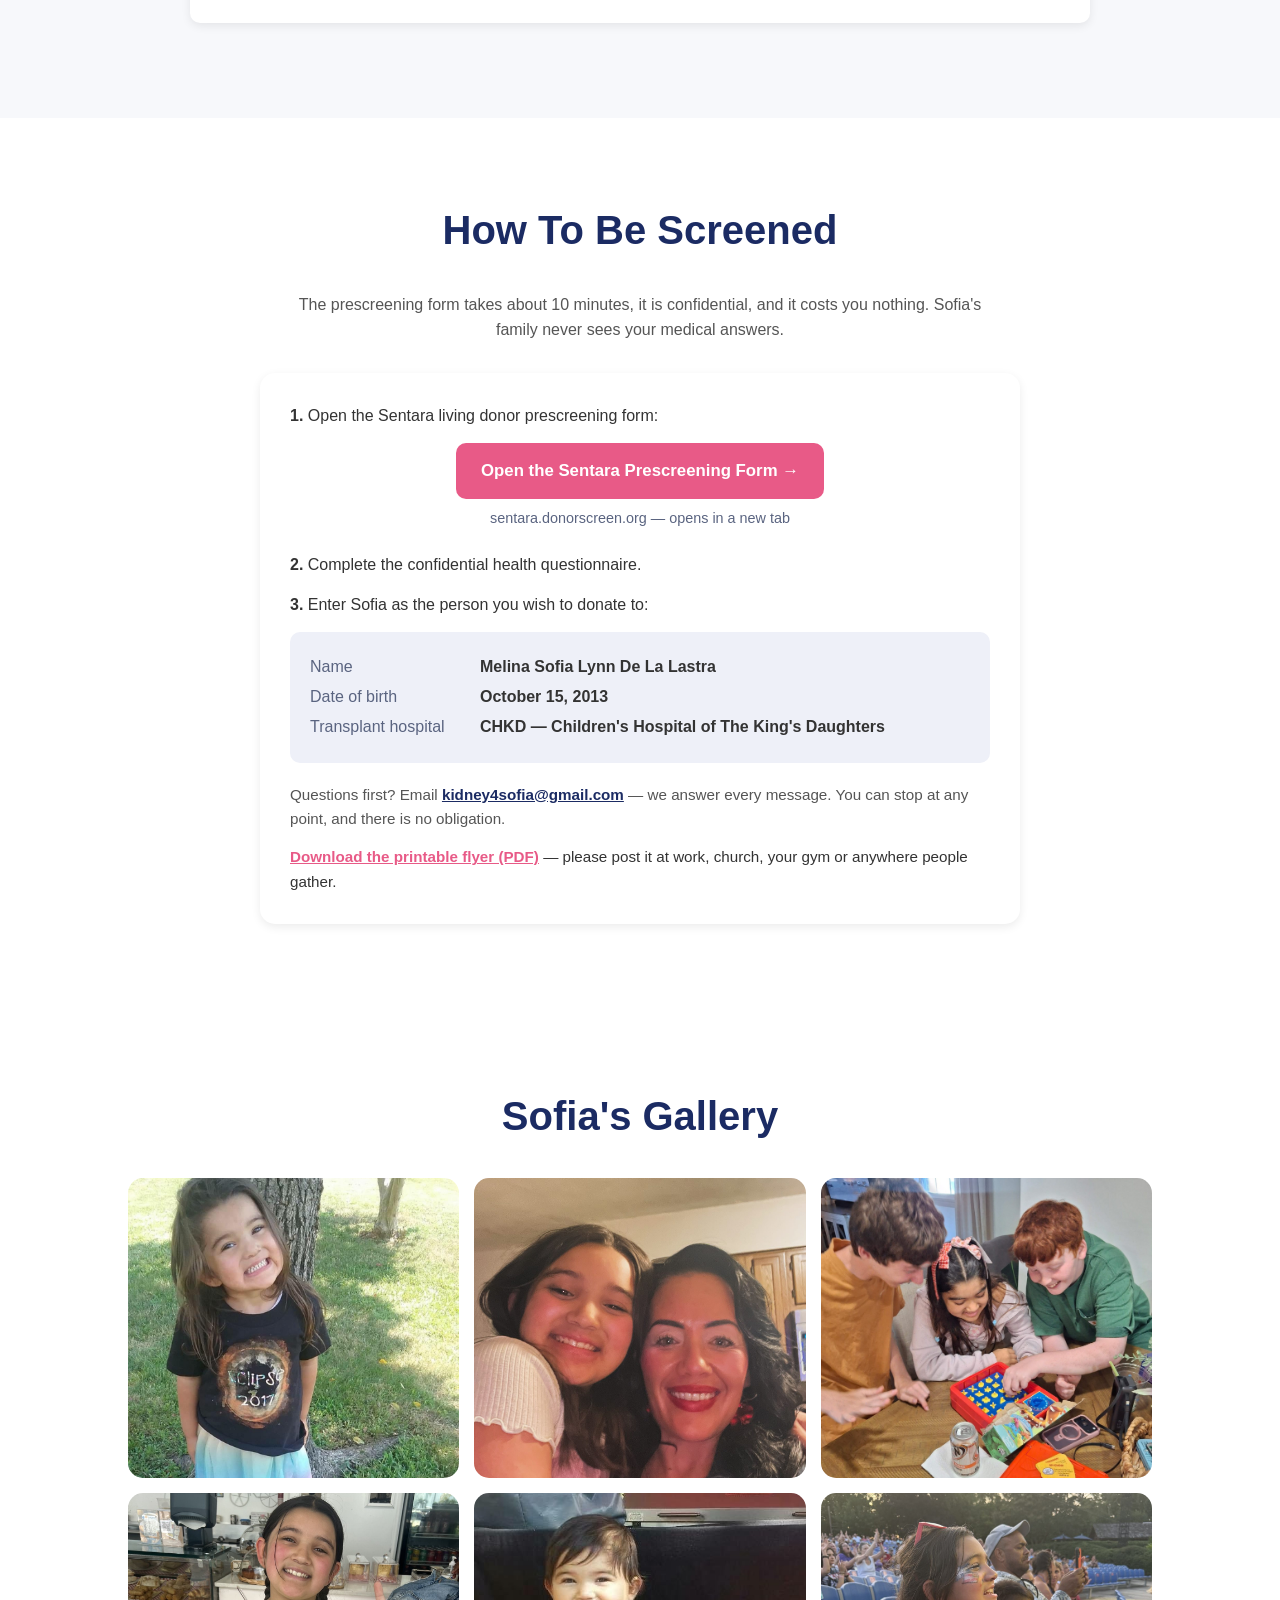
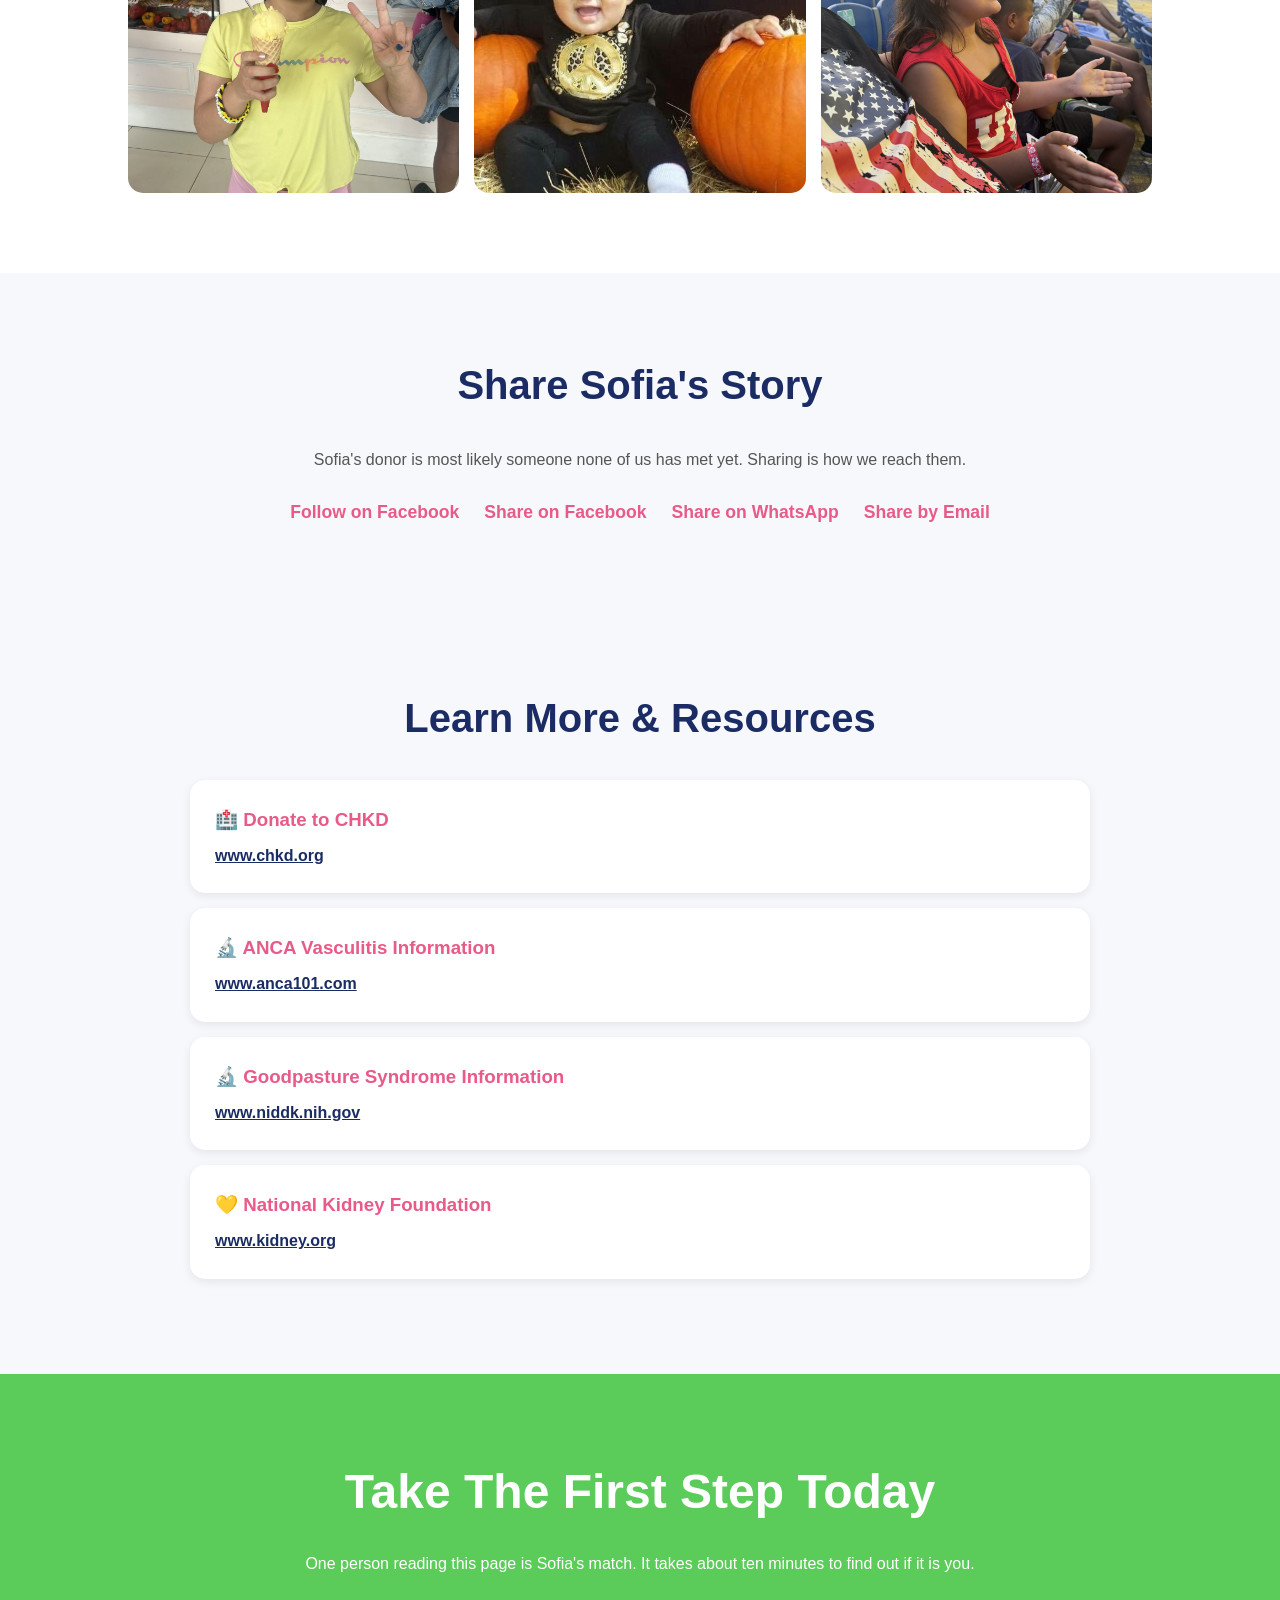
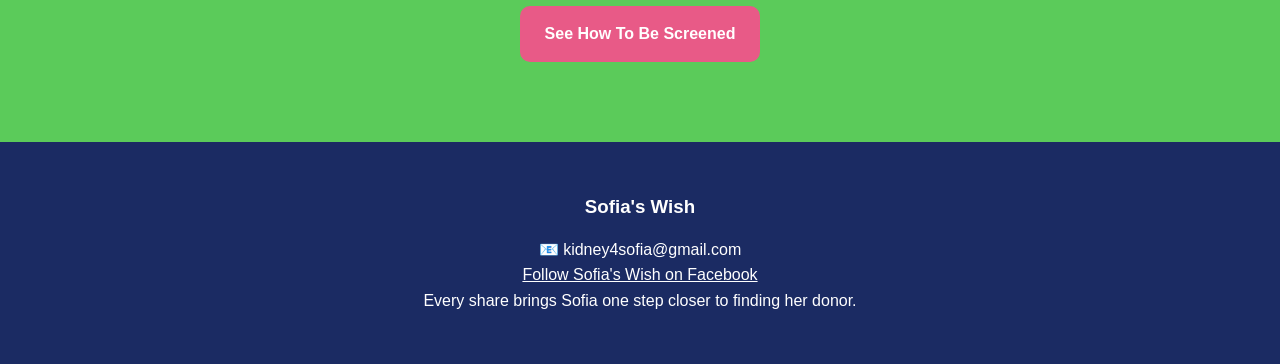
==== commit d926e071: "Add Start Donor Screening button above What Donating Actually Involves (EN+ES)" ====
--- a/index.html
+++ b/index.html
@@ -265,6 +265,13 @@
 
     </div>
 
+    <div class="why-cta">
+        <a href="#how-to-be-screened" class="btn primary"
+           onclick="gtag('event','screening_scroll',{location:'why_sofia'});">
+            Start Donor Screening
+        </a>
+    </div>
+
     <h3 class="facts-heading">What donating actually involves</h3>
 
     <div class="facts-strip">
--- a/style.css
+++ b/style.css
@@ -999,3 +999,8 @@
 }
 
 }
+
+.why-cta{
+text-align:center;
+margin:38px 0 6px;
+}
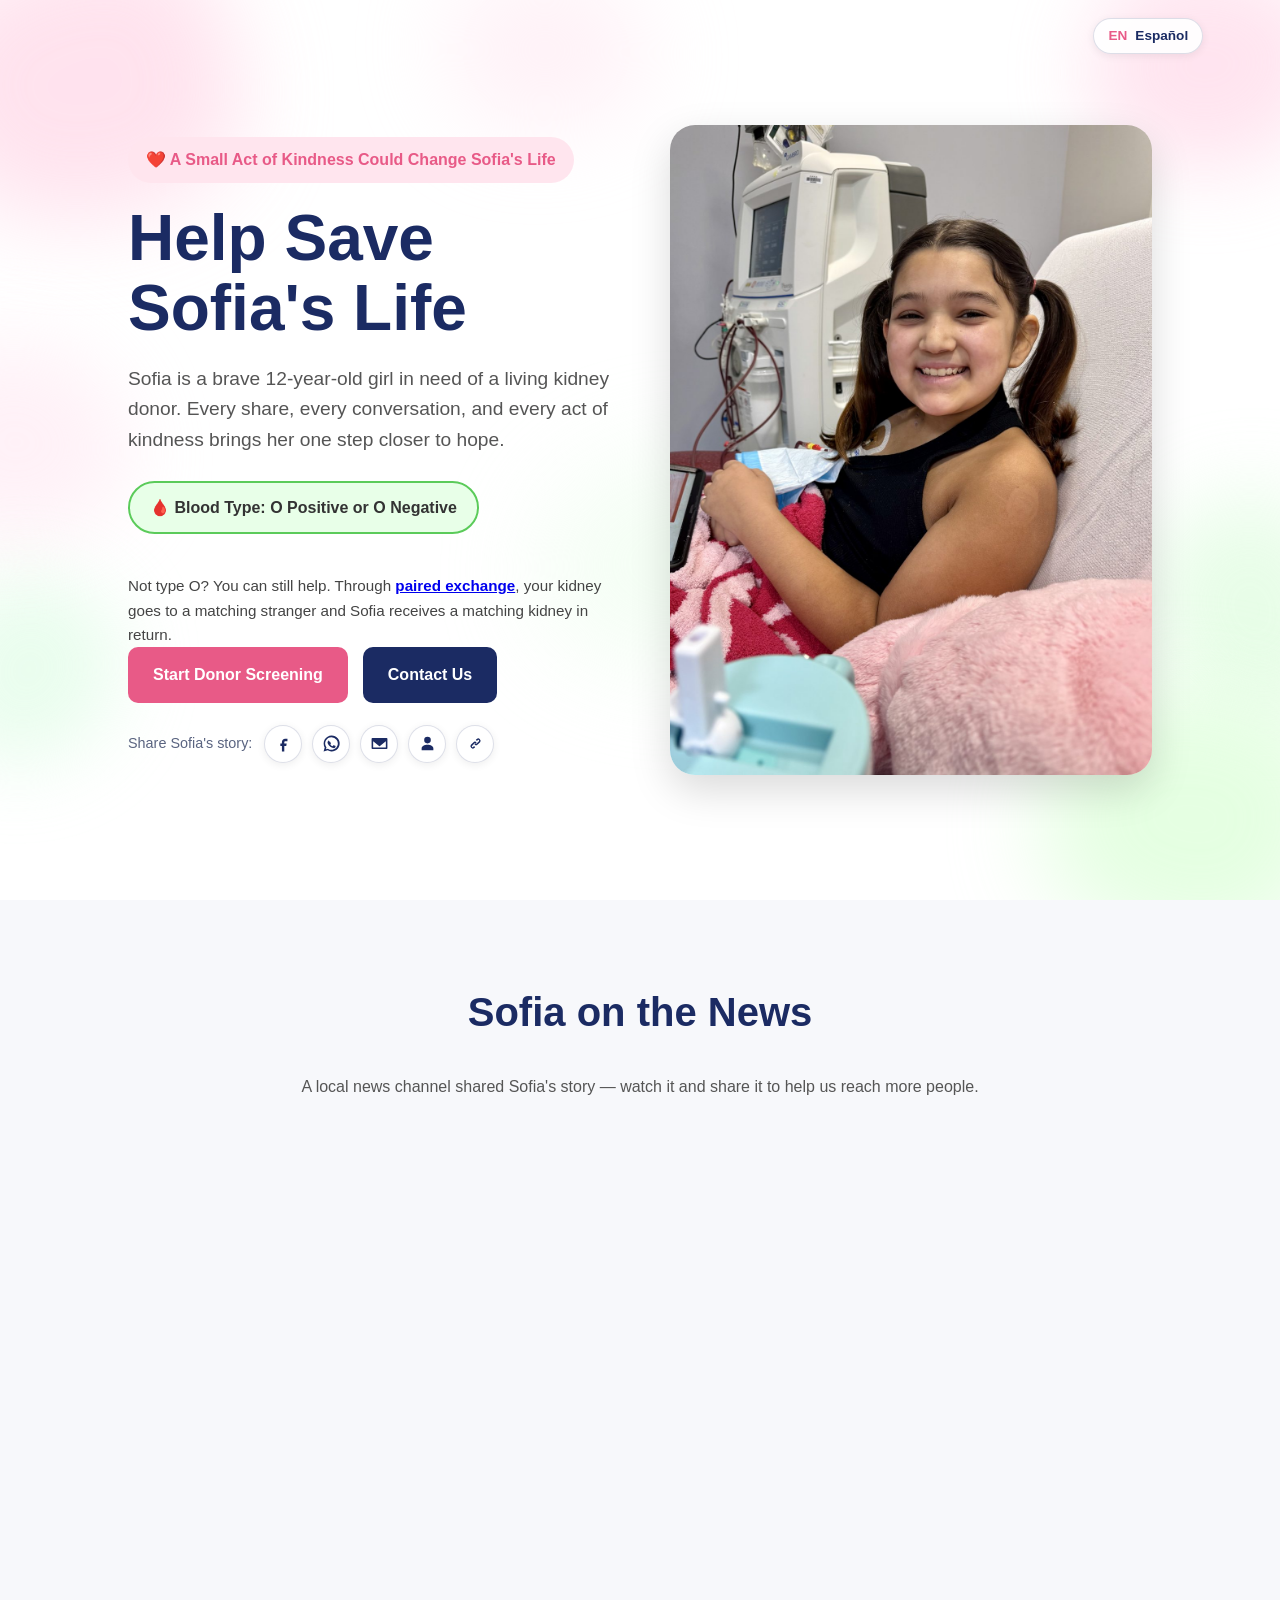
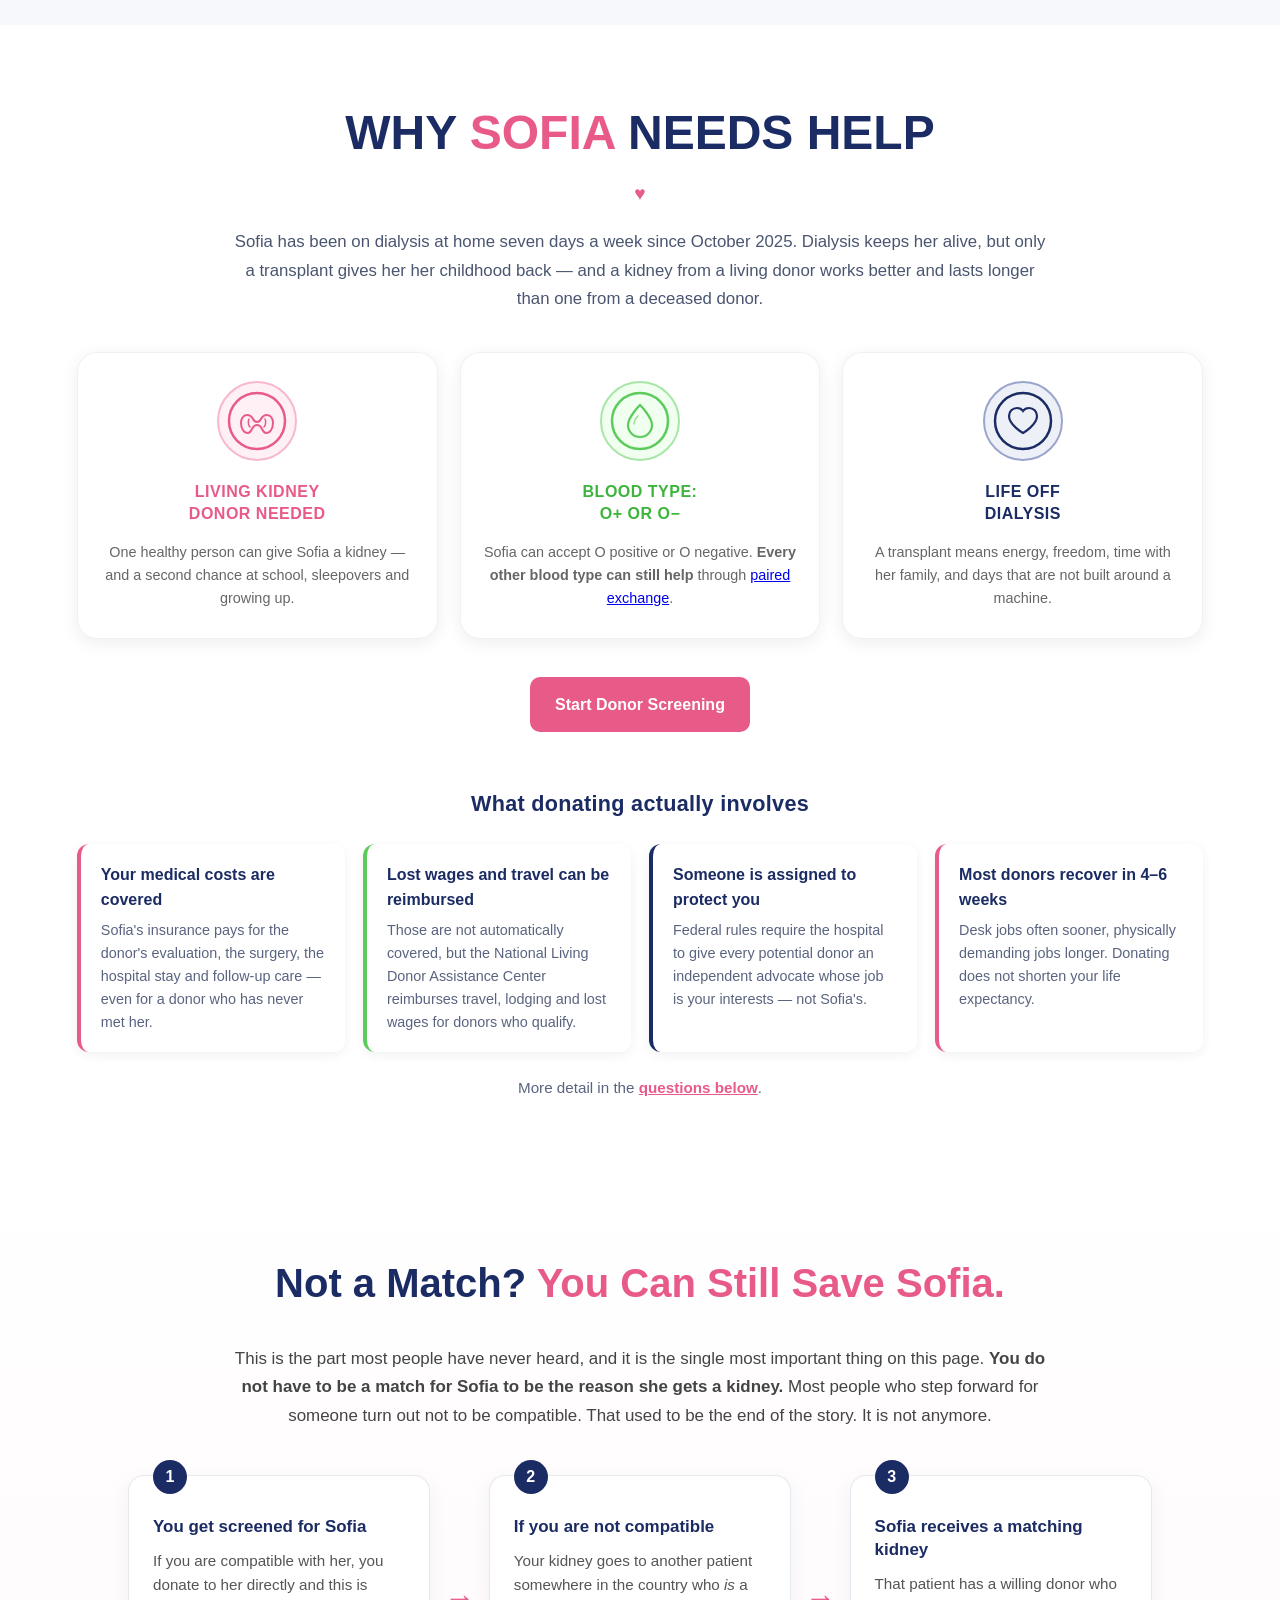
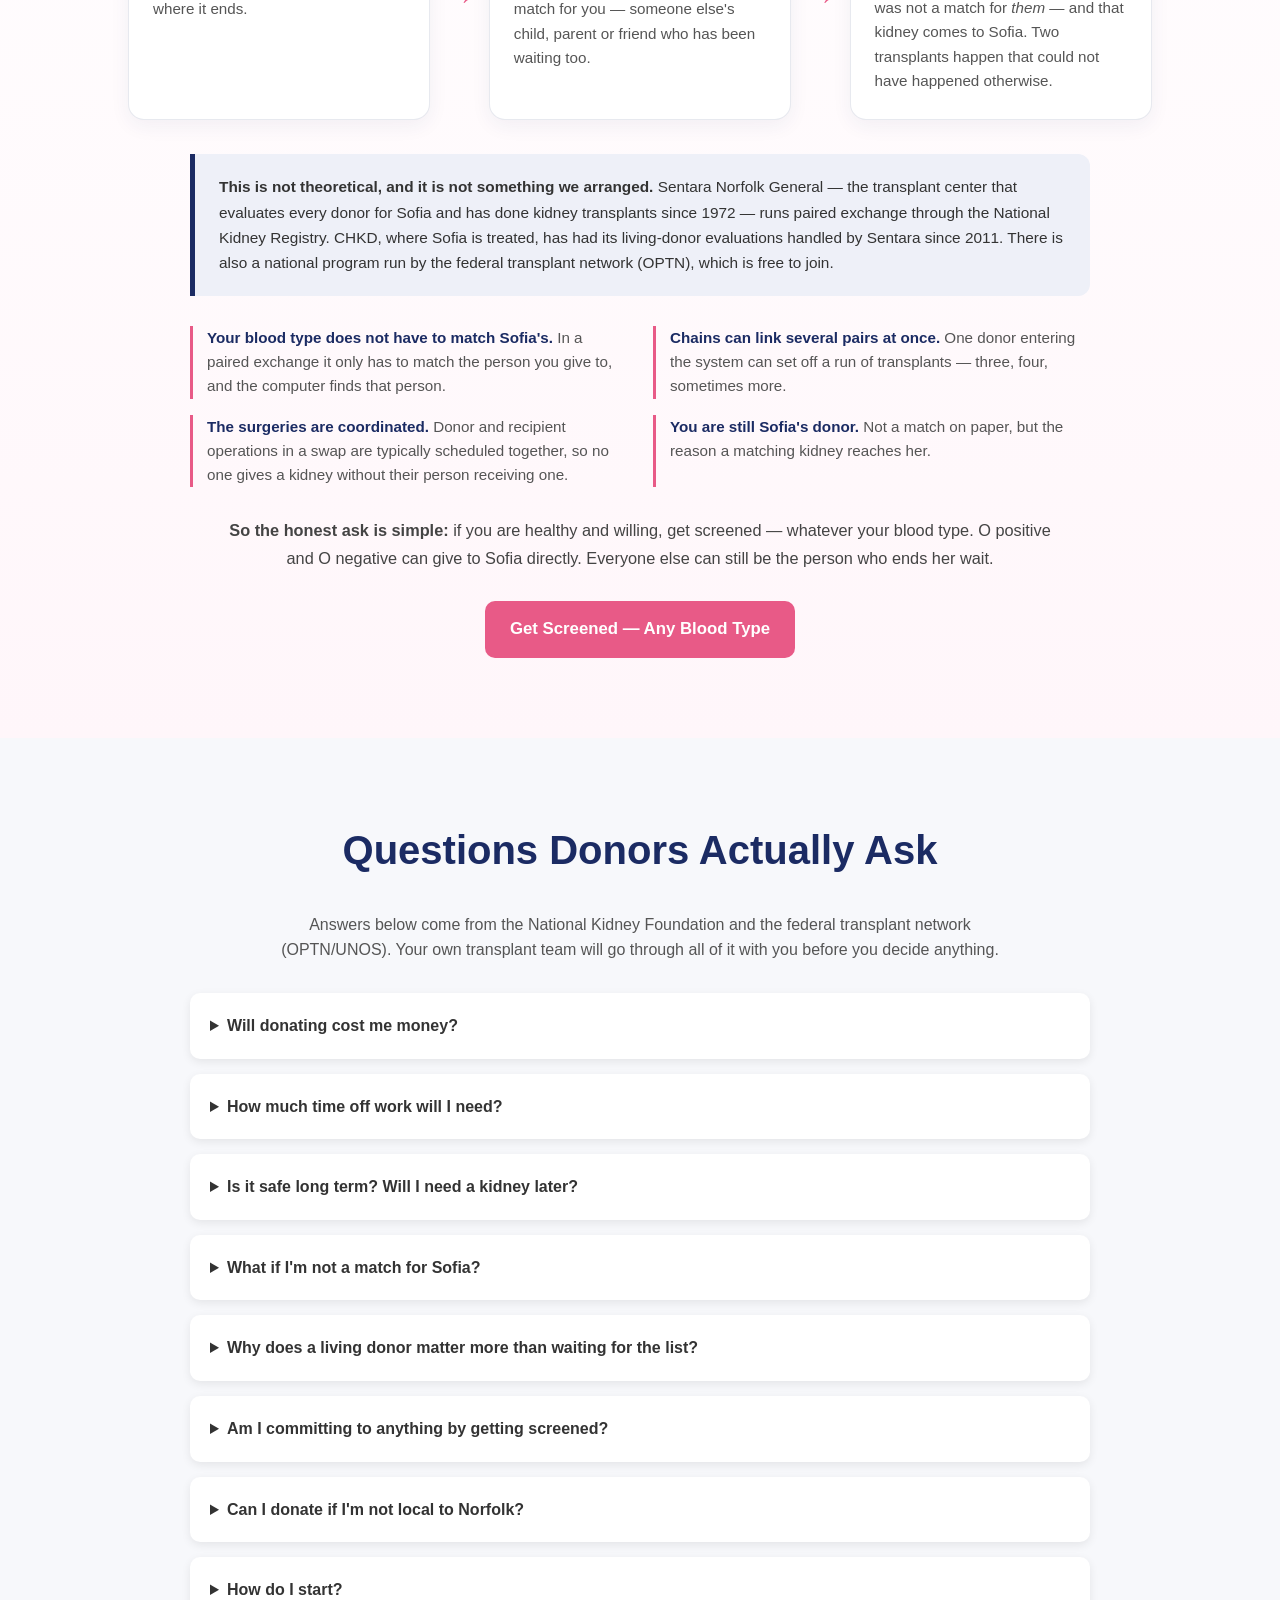
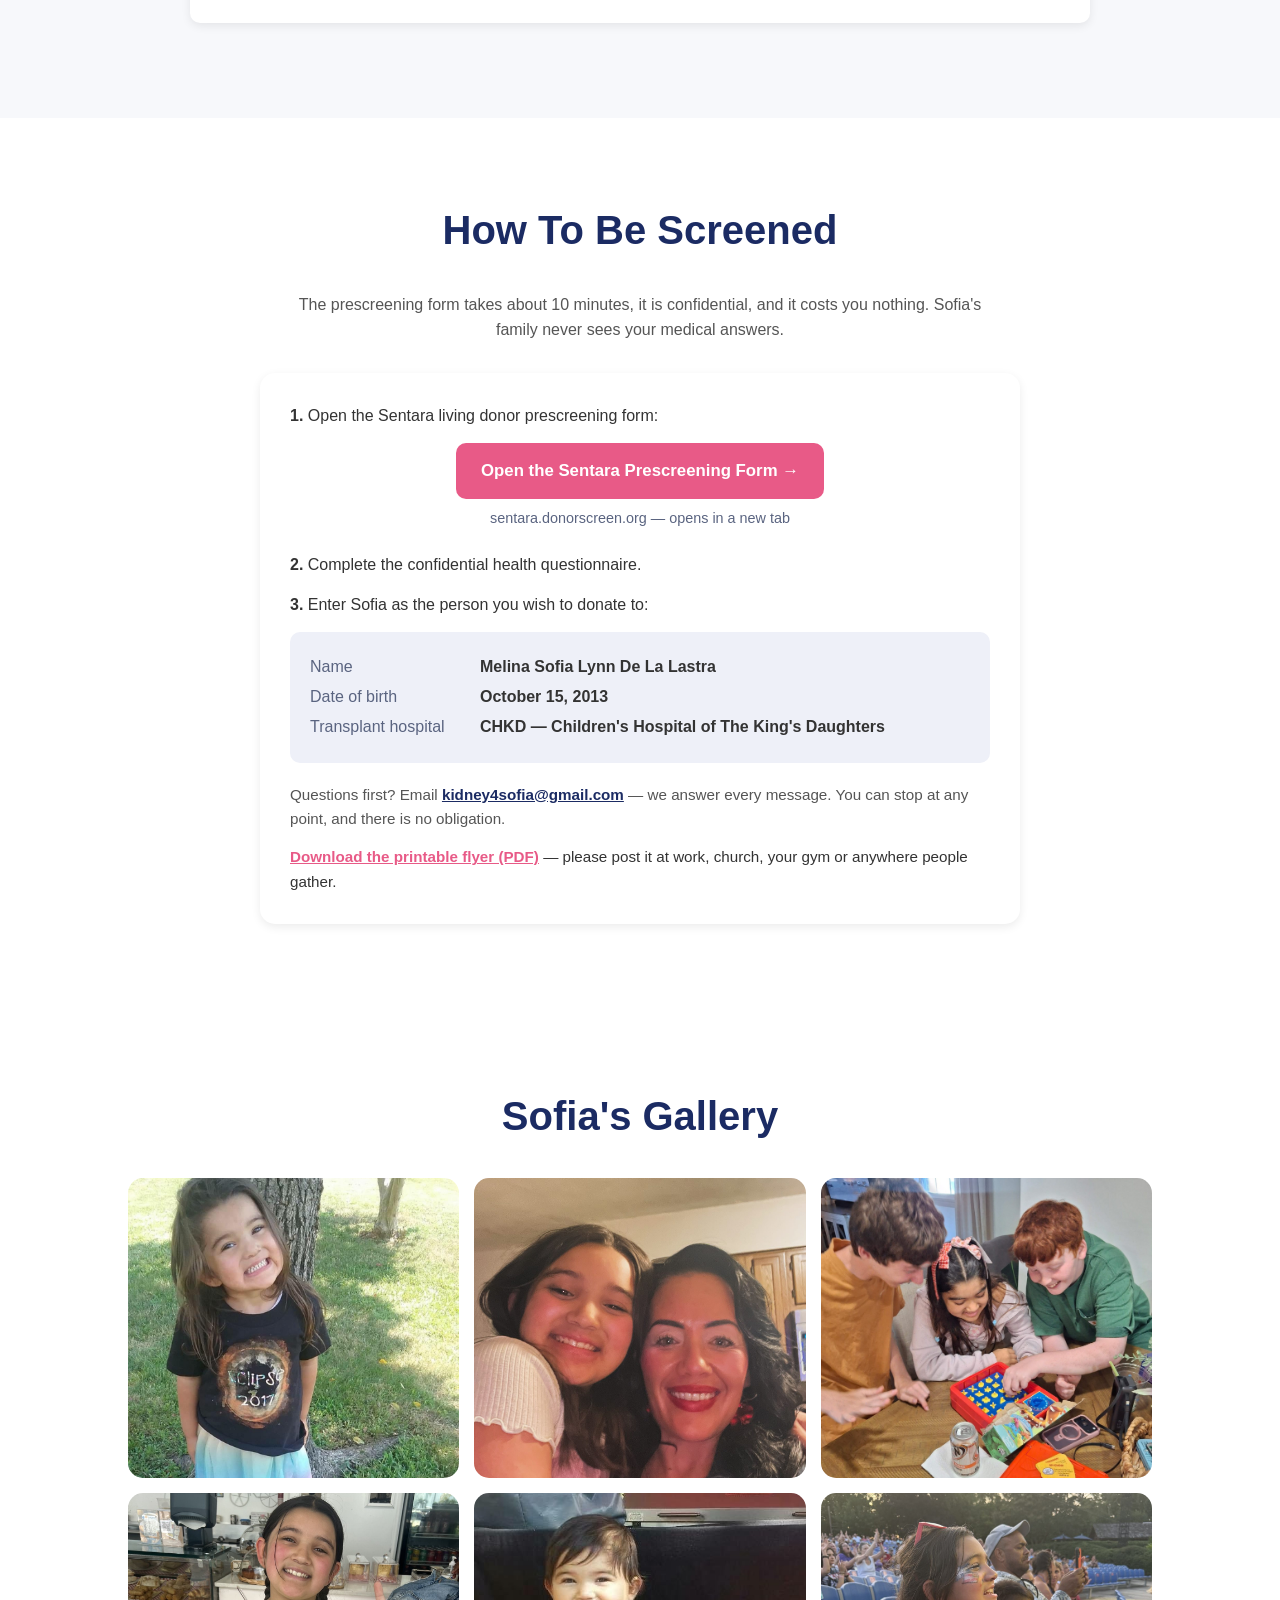
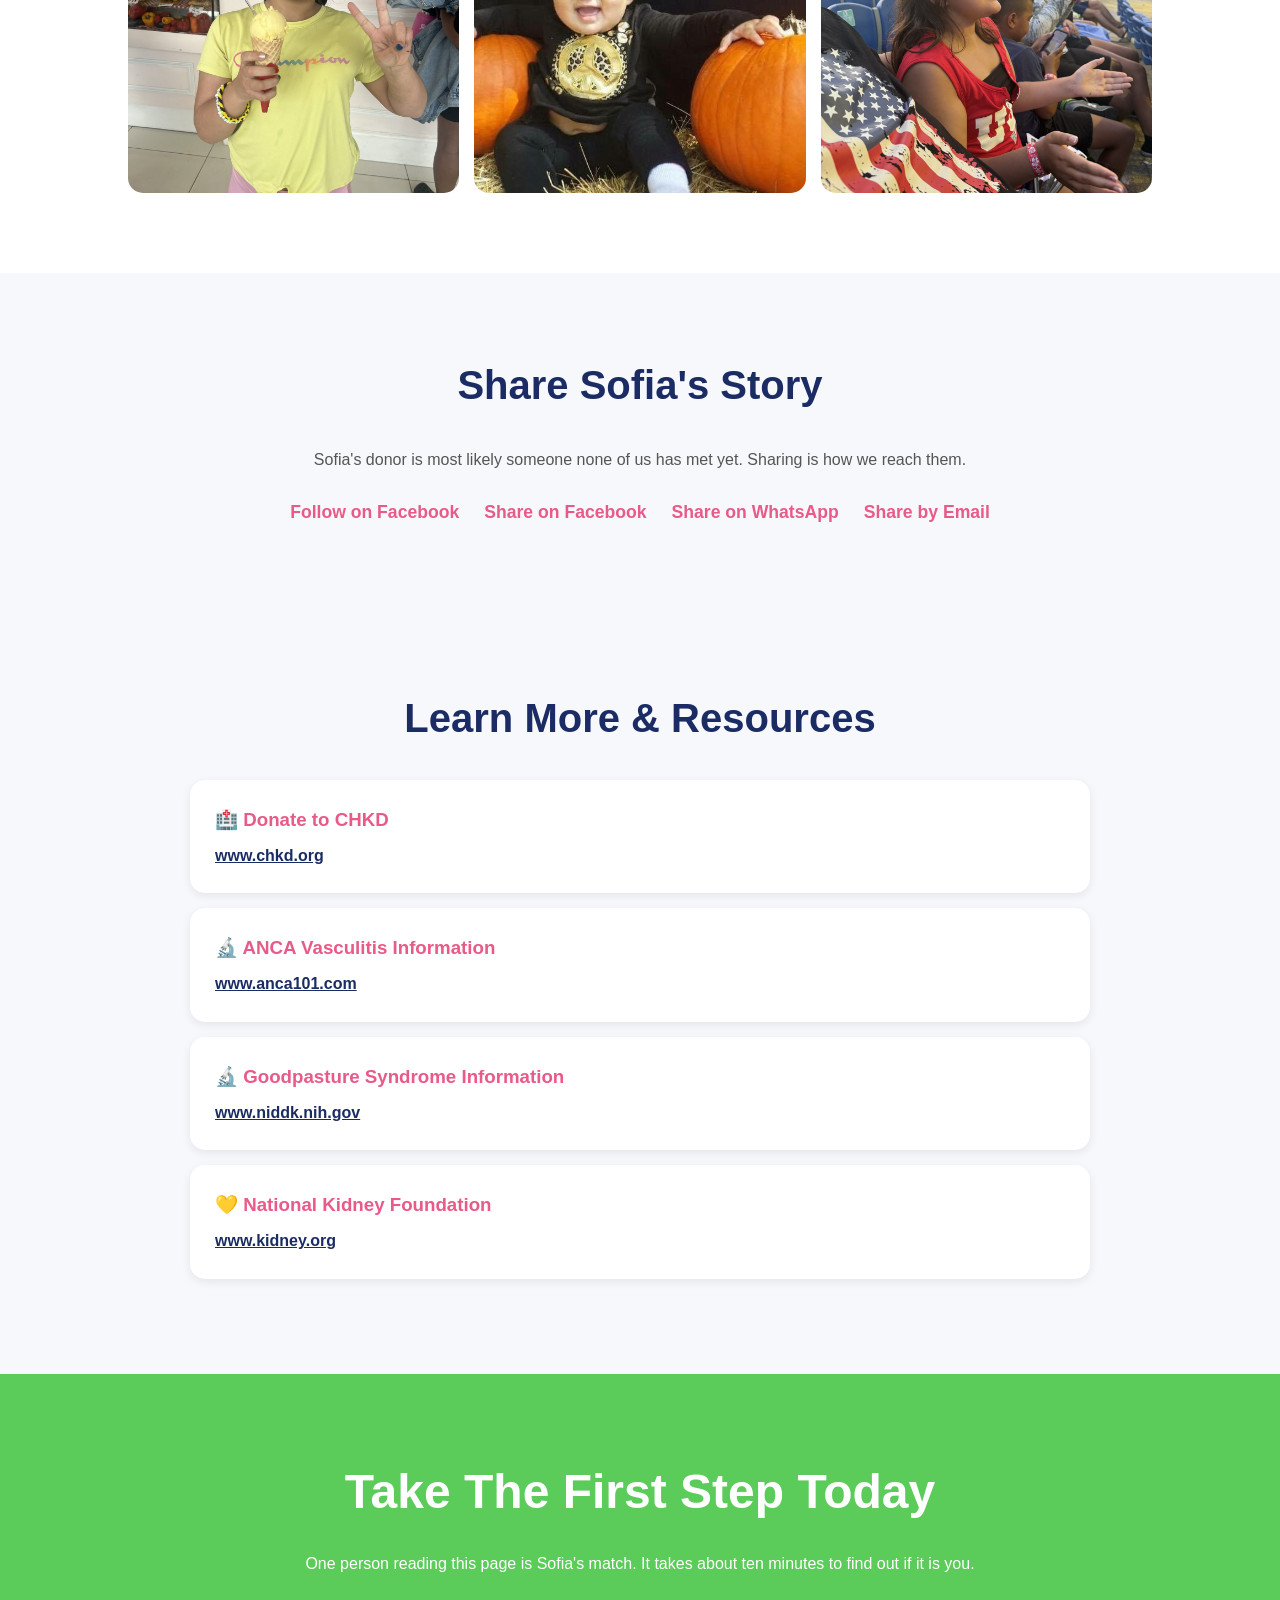
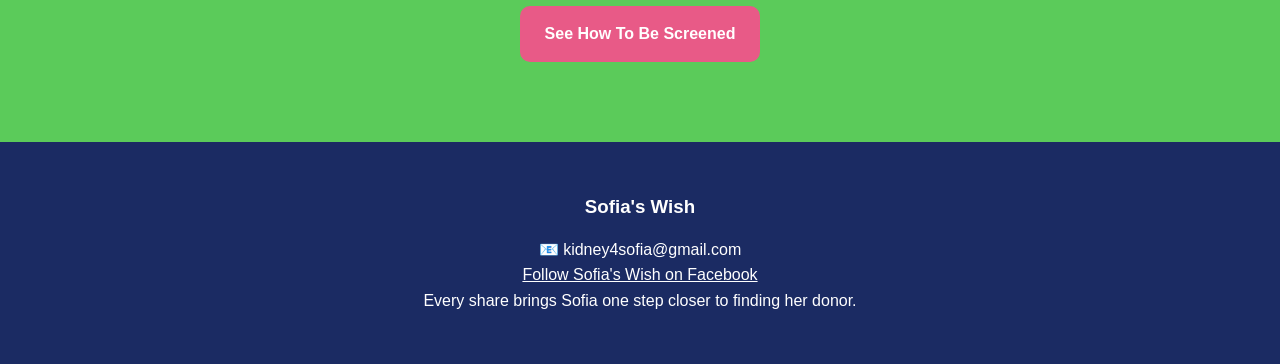
==== commit 4d97c877: "Remove costs-nothing overpromise from meta descriptions and paired-exchange note (EN+ES)" ====
--- a/index.html
+++ b/index.html
@@ -19,7 +19,7 @@
     <meta property="og:url" content="https://sofiaswish.com/">
     <meta property="og:site_name" content="Sofia's Wish">
     <meta property="og:title" content="Sofia is 12. She needs a living kidney donor.">
-    <meta property="og:description" content="Blood type O+ or O- - and any blood type can help through paired exchange. Screening takes about 10 minutes and costs the donor nothing.">
+    <meta property="og:description" content="Blood type O+ or O- - and any blood type can help through paired exchange. Screening takes about 10 minutes.">
     <meta property="og:image" content="https://sofiaswish.com/images/share.jpg">
     <meta property="og:image:width" content="1200">
     <meta property="og:image:height" content="630">
@@ -360,8 +360,8 @@
             Sentara Norfolk General &mdash; the transplant center that evaluates every donor for Sofia and has
             done kidney transplants since 1972 &mdash; runs paired exchange through the National Kidney Registry.
             CHKD, where Sofia is treated, has had its living-donor evaluations handled by Sentara since 2011.
-            There is also a national program run by the federal transplant network (OPTN). Joining costs
-            the donor nothing.
+            There is also a national program run by the federal transplant network (OPTN), which is free
+            to join.
         </div>
 
         <div class="pairex-facts">
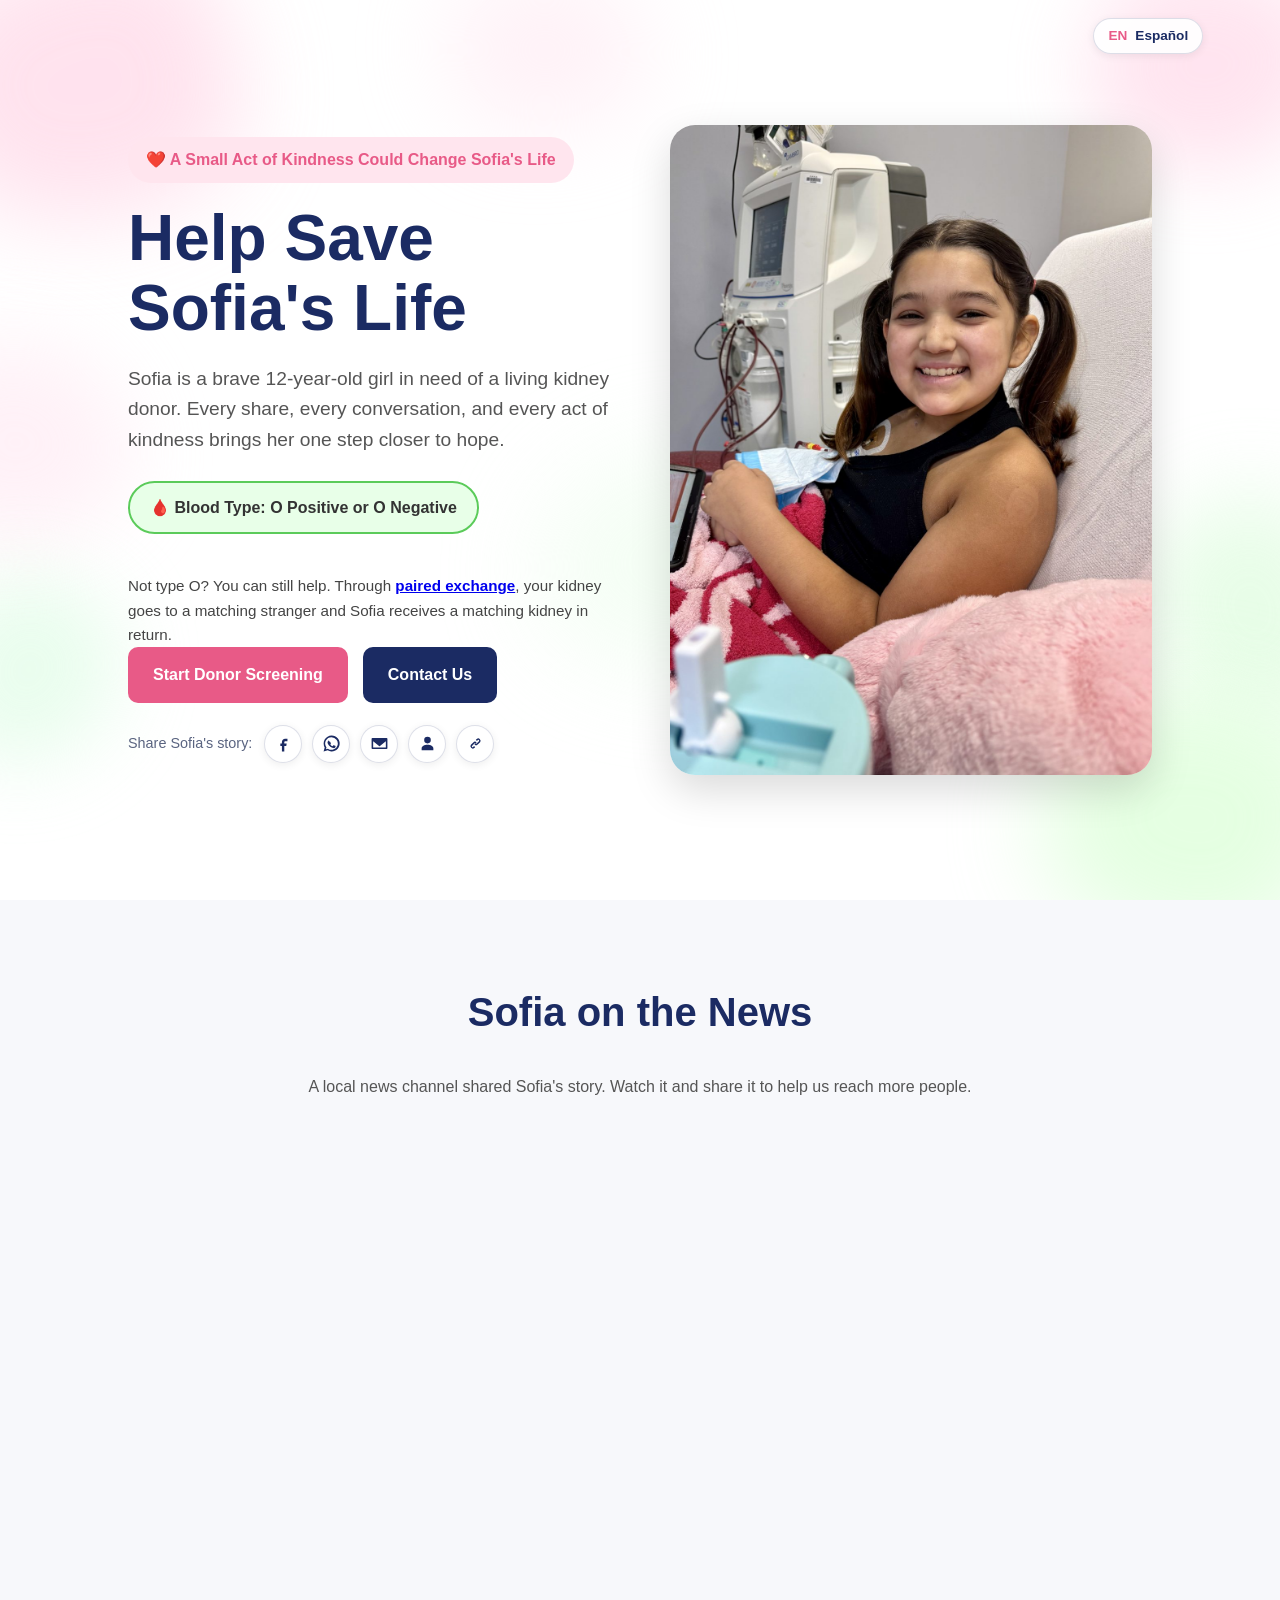
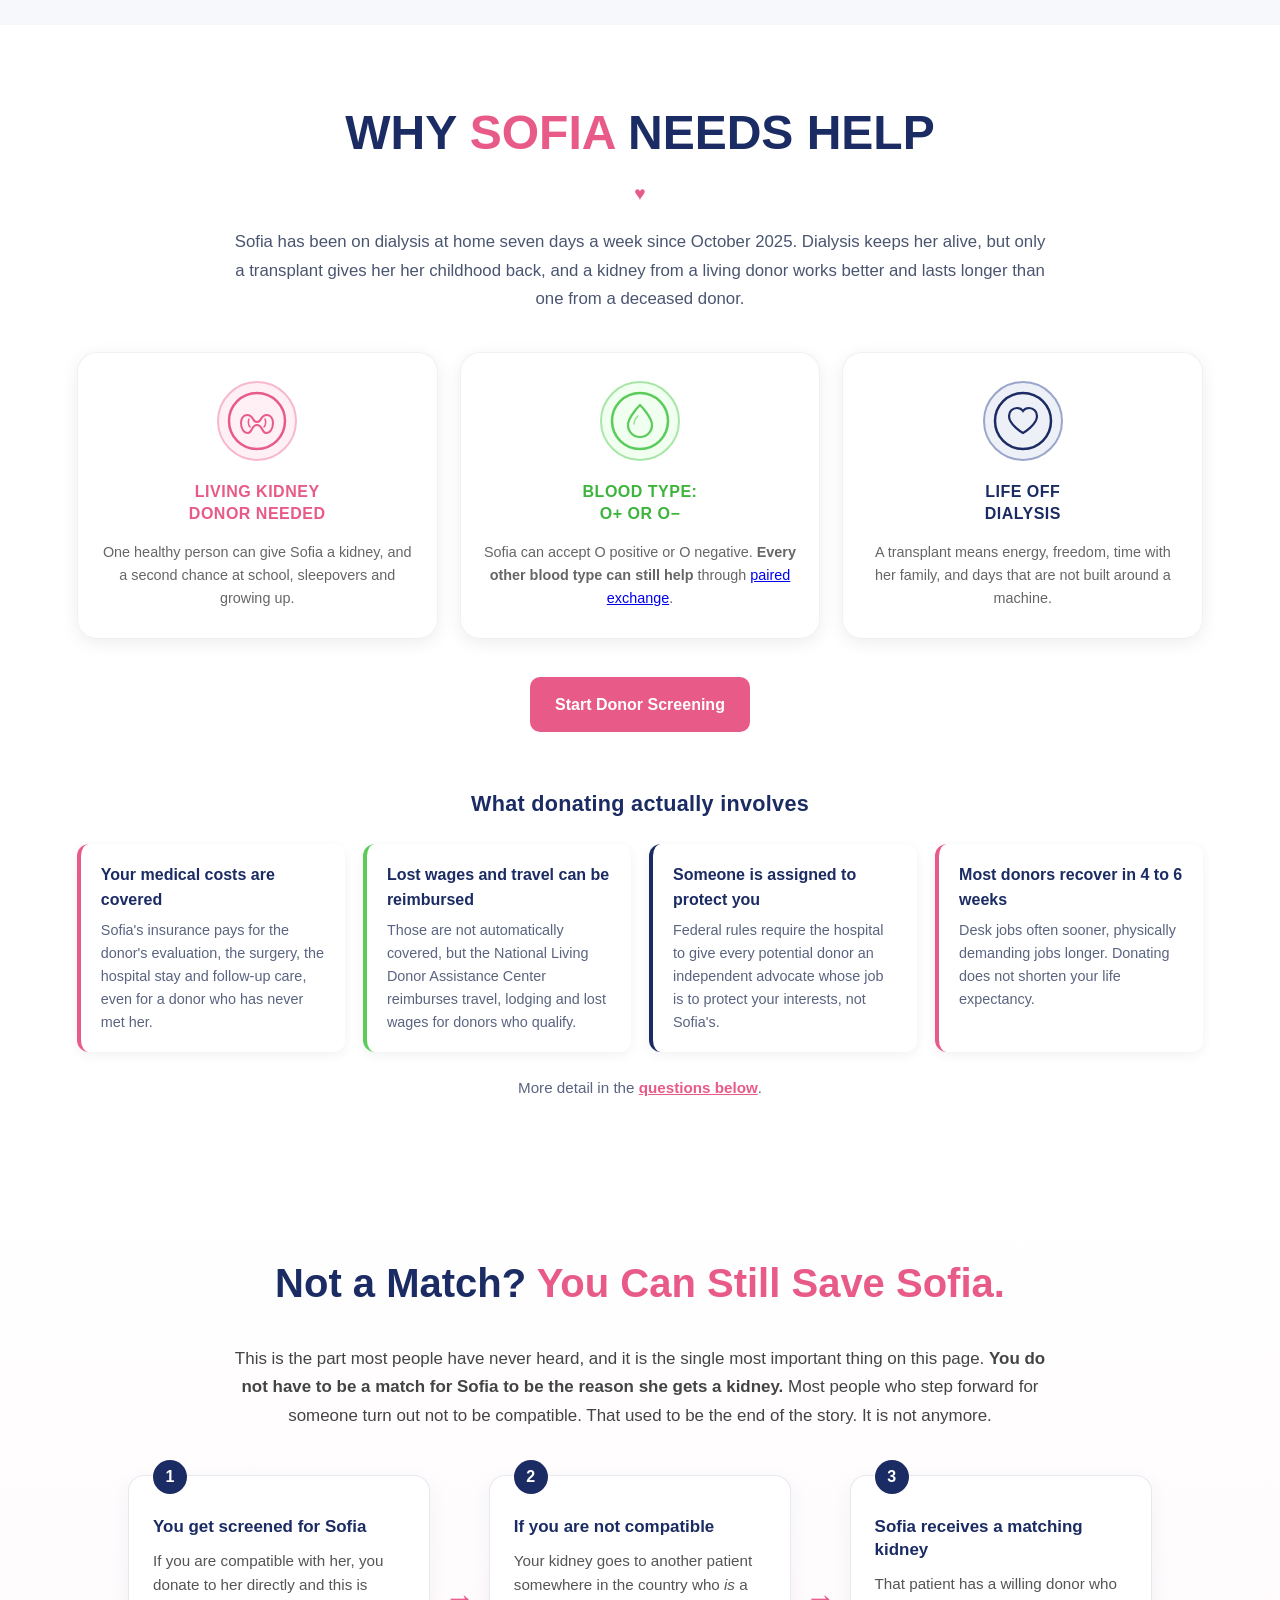
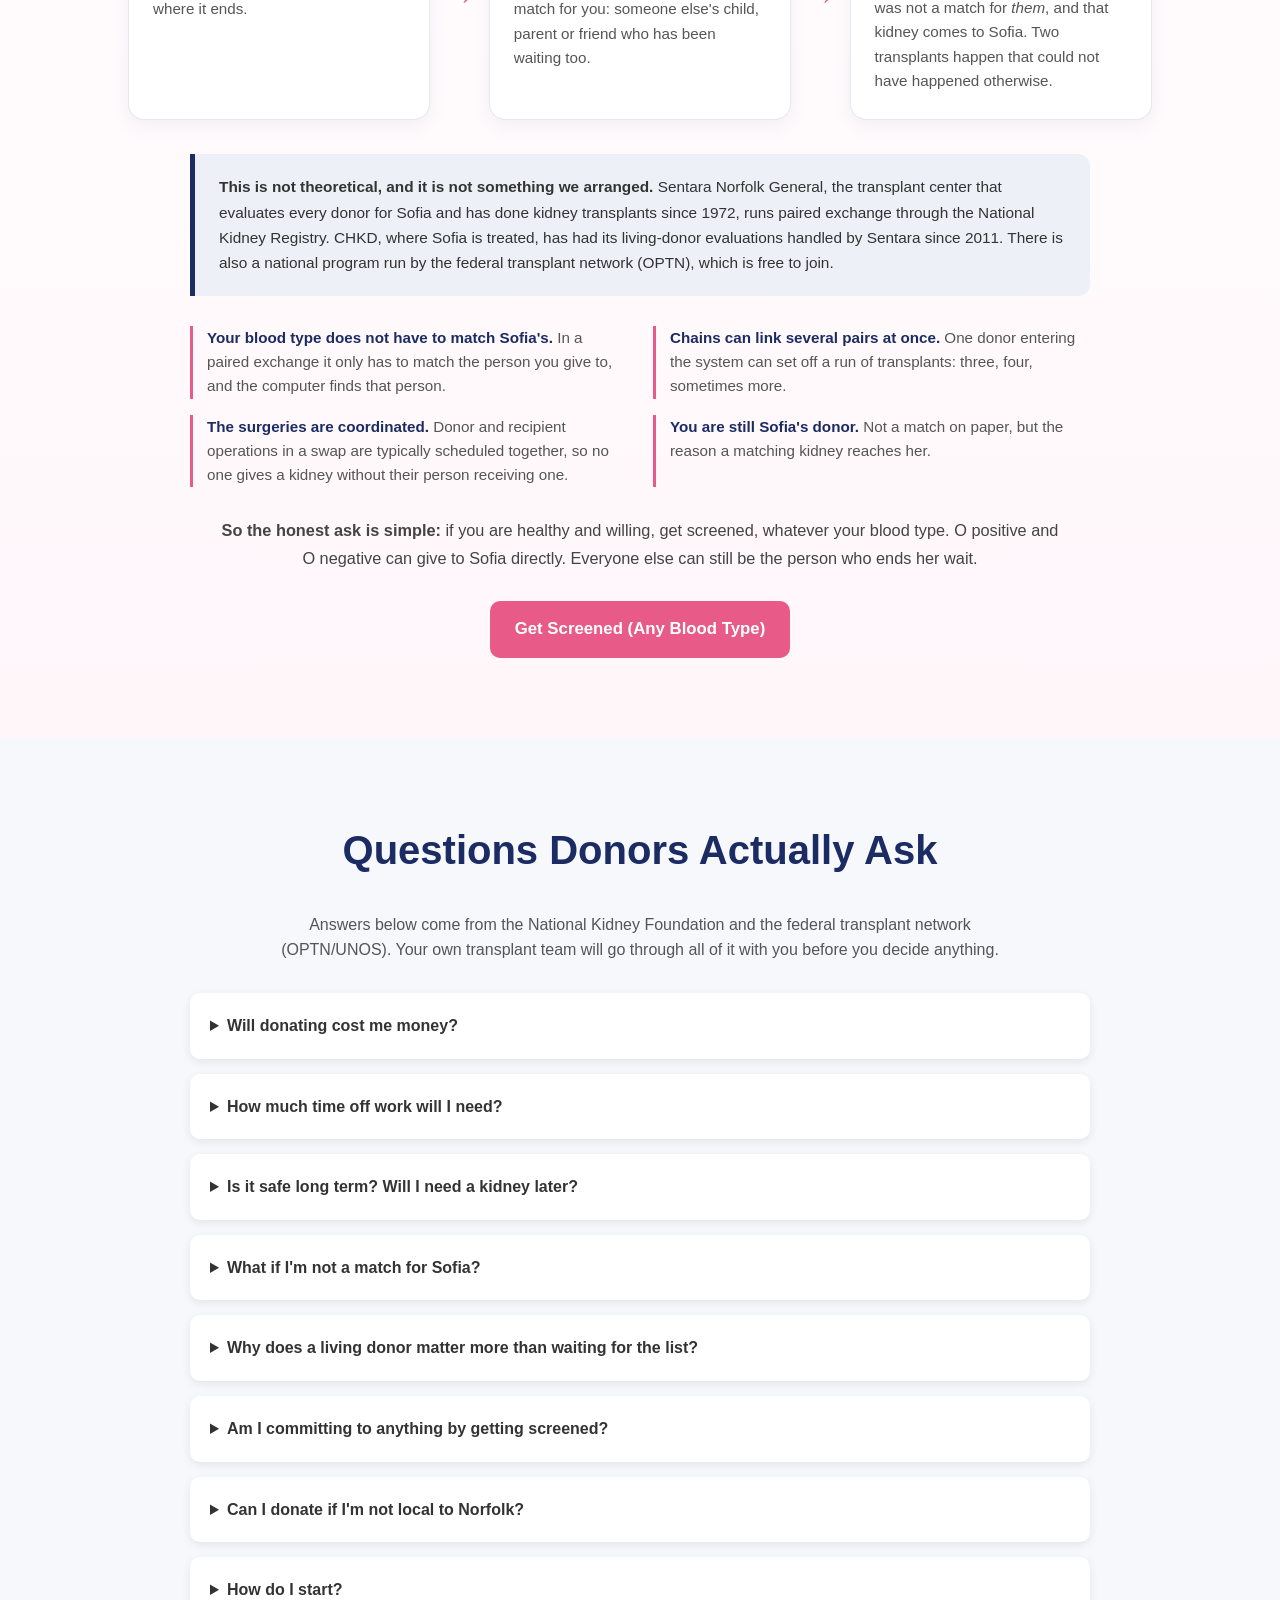
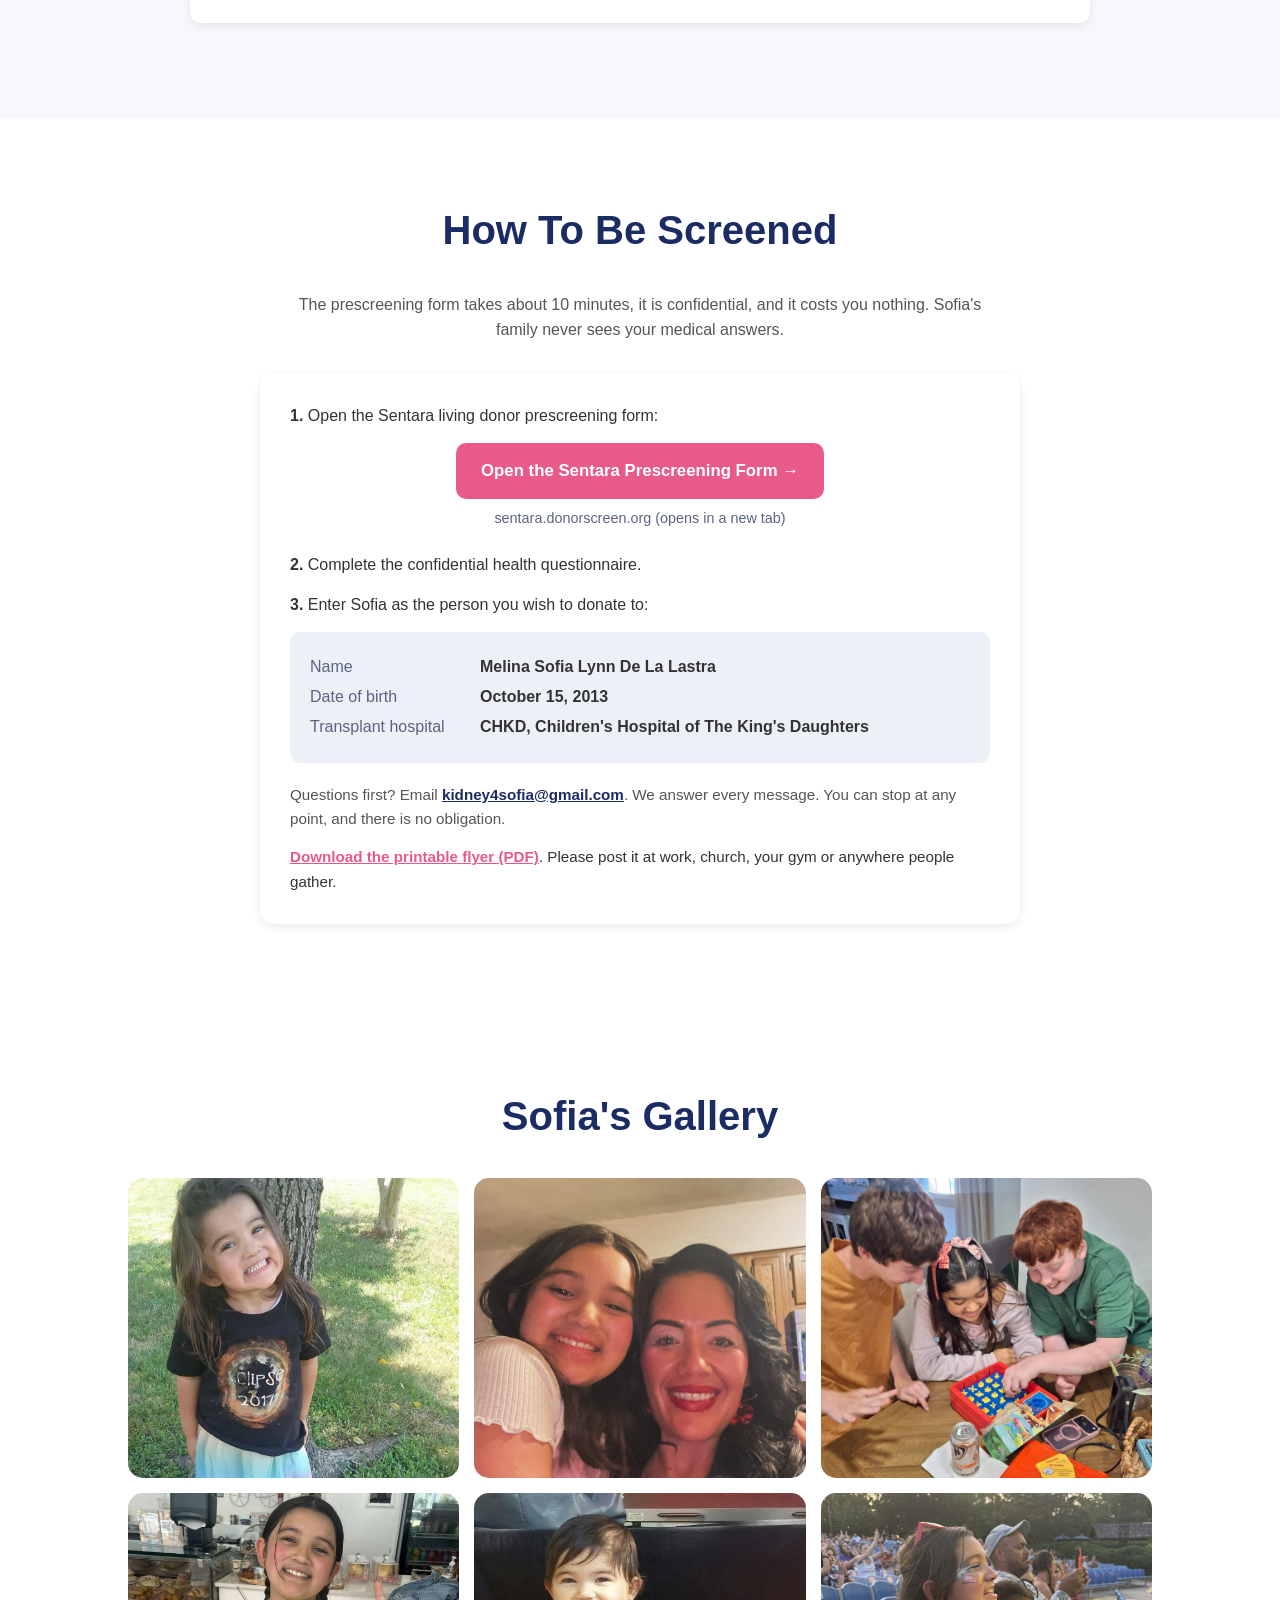
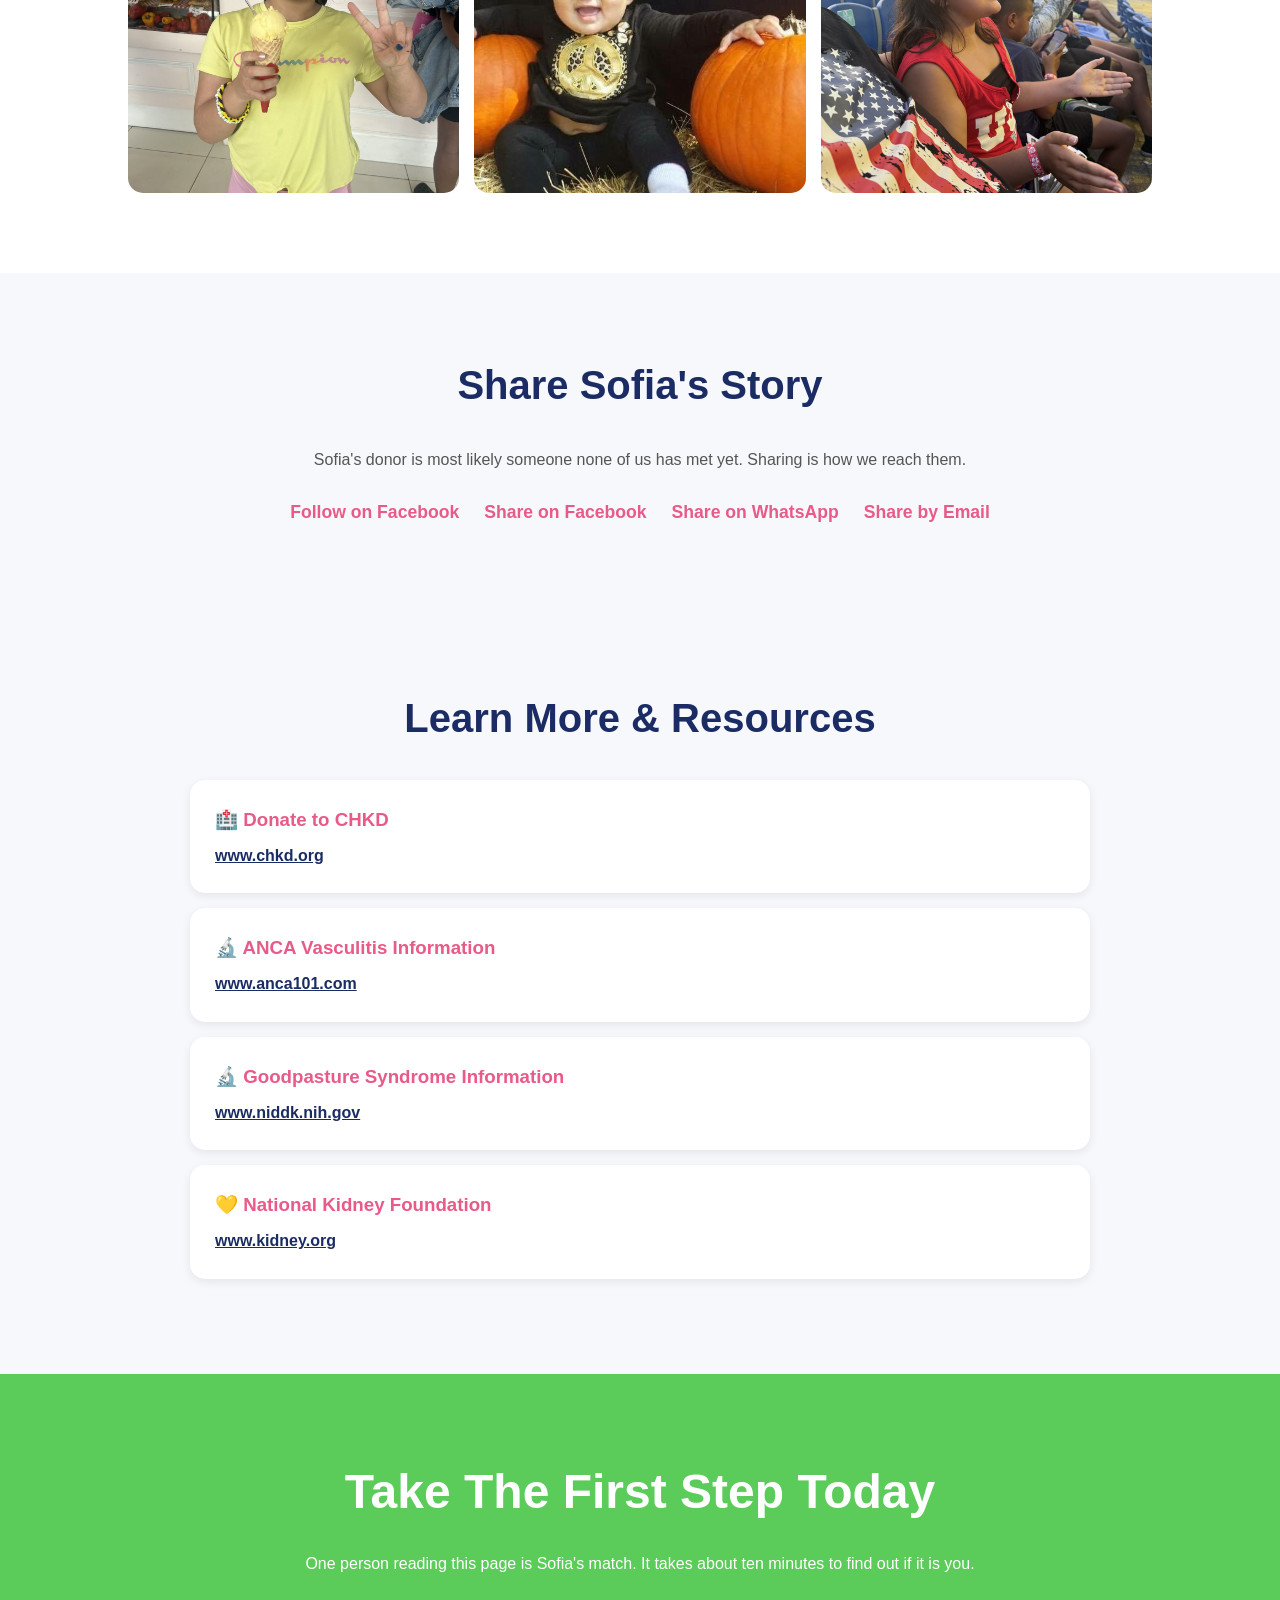
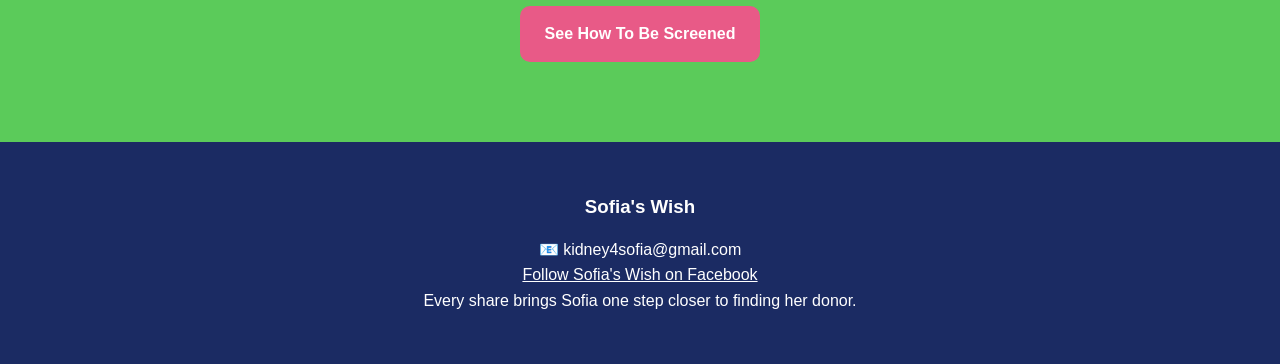
==== commit d857d5f1: "Copy: remove em dashes from EN/ES pages and flyers (Laura's review)" ====
--- a/index.html
+++ b/index.html
@@ -6,9 +6,9 @@
     <meta charset="UTF-8">
     <meta name="viewport" content="width=device-width, initial-scale=1.0">
  
-    <title>Sofia's Wish - Help a 12-Year-Old in Hampton Roads Find a Living Kidney Donor</title>
-
-    <meta name="description" content="Sofia is 12 and in kidney failure, on dialysis 7 days a week at CHKD in Hampton Roads. She needs a living kidney donor - blood type O positive or O negative, and any blood type can help through paired exchange. Screening takes about 10 minutes.">
+    <title>Sofia's Wish: Help a 12-Year-Old in Hampton Roads Find a Living Kidney Donor</title>
+
+    <meta name="description" content="Sofia is 12 and in kidney failure, on dialysis 7 days a week at CHKD in Hampton Roads. She needs a living kidney donor. Blood type O positive or O negative, and any blood type can help through paired exchange. Screening takes about 10 minutes.">
     <link rel="canonical" href="https://sofiaswish.com/">
     <link rel="alternate" hreflang="en" href="https://sofiaswish.com/">
     <link rel="alternate" hreflang="es" href="https://sofiaswish.com/es/">
@@ -19,14 +19,14 @@
     <meta property="og:url" content="https://sofiaswish.com/">
     <meta property="og:site_name" content="Sofia's Wish">
     <meta property="og:title" content="Sofia is 12. She needs a living kidney donor.">
-    <meta property="og:description" content="Blood type O+ or O- - and any blood type can help through paired exchange. Screening takes about 10 minutes.">
+    <meta property="og:description" content="Blood type O+ or O-, and any blood type can help through paired exchange. Screening takes about 10 minutes.">
     <meta property="og:image" content="https://sofiaswish.com/images/share.jpg">
     <meta property="og:image:width" content="1200">
     <meta property="og:image:height" content="630">
     <meta property="og:image:alt" content="Sofia, 12, smiling during dialysis treatment">
     <meta name="twitter:card" content="summary_large_image">
     <meta name="twitter:title" content="Sofia is 12. She needs a living kidney donor.">
-    <meta name="twitter:description" content="Blood type O+ or O- - and any blood type can help through paired exchange. Screening takes about 10 minutes.">
+    <meta name="twitter:description" content="Blood type O+ or O-, and any blood type can help through paired exchange. Screening takes about 10 minutes.">
     <meta name="twitter:image" content="https://sofiaswish.com/images/share.jpg">
  
     <link rel="stylesheet" href="style.css">
@@ -165,7 +165,7 @@
     <h2>Sofia on the News </h2>
 
     <p style="text-align:center; color:#555; margin-bottom:30px;">
-        A local news channel shared Sofia&#39;s story &mdash; watch it and share it to help us reach more people.
+        A local news channel shared Sofia&#39;s story. Watch it and share it to help us reach more people.
     </p>
 
     <div style="display:flex; justify-content:center;">
@@ -195,7 +195,7 @@
 
     <p class="why-lead">
         Sofia has been on dialysis at home seven days a week since October 2025. Dialysis keeps her alive,
-        but only a transplant gives her her childhood back &mdash; and a kidney from a living donor
+        but only a transplant gives her her childhood back, and a kidney from a living donor
         works better and lasts longer than one from a deceased donor.
     </p>
 
@@ -217,7 +217,7 @@
             <h3>LIVING KIDNEY<br>DONOR NEEDED</h3>
 
             <p>
-                One healthy person can give Sofia a kidney &mdash; and a second chance at
+                One healthy person can give Sofia a kidney, and a second chance at
                 school, sleepovers and growing up.
             </p>
 
@@ -279,7 +279,7 @@
         <div class="fact-item">
             <strong>Your medical costs are covered</strong>
             Sofia&#39;s insurance pays for the donor&#39;s evaluation, the surgery, the hospital stay
-            and follow-up care &mdash; even for a donor who has never met her.
+            and follow-up care, even for a donor who has never met her.
         </div>
 
         <div class="fact-item">
@@ -291,11 +291,11 @@
         <div class="fact-item">
             <strong>Someone is assigned to protect you</strong>
             Federal rules require the hospital to give every potential donor an independent advocate
-            whose job is your interests &mdash; not Sofia&#39;s.
+            whose job is to protect your interests, not Sofia&#39;s.
         </div>
 
         <div class="fact-item">
-            <strong>Most donors recover in 4&ndash;6 weeks</strong>
+            <strong>Most donors recover in 4 to 6 weeks</strong>
             Desk jobs often sooner, physically demanding jobs longer. Donating does not shorten
             your life expectancy.
         </div>
@@ -338,7 +338,7 @@
                 <h3>If you are not compatible</h3>
                 <p>
                     Your kidney goes to another patient somewhere in the country who <em>is</em> a match
-                    for you &mdash; someone else&#39;s child, parent or friend who has been waiting too.
+                    for you: someone else&#39;s child, parent or friend who has been waiting too.
                 </p>
             </div>
 
@@ -348,7 +348,7 @@
                 <span class="pairex-num">3</span>
                 <h3>Sofia receives a matching kidney</h3>
                 <p>
-                    That patient has a willing donor who was not a match for <em>them</em> &mdash; and that
+                    That patient has a willing donor who was not a match for <em>them</em>, and that
                     kidney comes to Sofia. Two transplants happen that could not have happened otherwise.
                 </p>
             </div>
@@ -357,8 +357,8 @@
 
         <div class="pairex-note">
             <strong>This is not theoretical, and it is not something we arranged.</strong>
-            Sentara Norfolk General &mdash; the transplant center that evaluates every donor for Sofia and has
-            done kidney transplants since 1972 &mdash; runs paired exchange through the National Kidney Registry.
+            Sentara Norfolk General, the transplant center that evaluates every donor for Sofia and has
+            done kidney transplants since 1972, runs paired exchange through the National Kidney Registry.
             CHKD, where Sofia is treated, has had its living-donor evaluations handled by Sentara since 2011.
             There is also a national program run by the federal transplant network (OPTN), which is free
             to join.
@@ -368,7 +368,7 @@
             <div><strong>Your blood type does not have to match Sofia&#39;s.</strong> In a paired exchange it
             only has to match the person you give to, and the computer finds that person.</div>
             <div><strong>Chains can link several pairs at once.</strong> One donor entering the system can set
-            off a run of transplants &mdash; three, four, sometimes more.</div>
+            off a run of transplants: three, four, sometimes more.</div>
             <div><strong>The surgeries are coordinated.</strong> Donor and recipient operations in a swap are
             typically scheduled together, so no one gives a kidney without their person receiving one.</div>
             <div><strong>You are still Sofia&#39;s donor.</strong> Not a match on paper, but the reason a
@@ -376,7 +376,7 @@
         </div>
 
         <p class="pairex-cta-line">
-            <strong>So the honest ask is simple:</strong> if you are healthy and willing, get screened &mdash;
+            <strong>So the honest ask is simple:</strong> if you are healthy and willing, get screened,
             whatever your blood type. O positive and O negative can give to Sofia directly. Everyone else can
             still be the person who ends her wait.
         </p>
@@ -384,7 +384,7 @@
         <div style="text-align:center;">
             <a href="#how-to-be-screened" class="btn primary" style="font-size:1.05rem;"
                onclick="gtag('event','screening_scroll',{location:'paired_exchange'});">
-                Get Screened &mdash; Any Blood Type
+                Get Screened (Any Blood Type)
             </a>
         </div>
 
@@ -407,7 +407,7 @@
                 <summary>Will donating cost me money?</summary>
                 <p>
                     Not the medical part. The recipient&#39;s health insurance covers your evaluation, the
-                    surgery, your hospital stay and your follow-up appointments &mdash; whether or not you
+                    surgery, your hospital stay and your follow-up appointments, whether or not you
                     know the recipient. What is <em>not</em> automatically covered is lost wages and travel.
                     The National Living Donor Assistance Center (NLDAC) reimburses travel, lodging, dependent
                     care and lost wages for donors who qualify, and the transplant social worker helps you apply.
@@ -432,7 +432,7 @@
                 <p>
                     Donating does not change your life expectancy, and donors are able to return to work,
                     normal activity and a regular diet. Fewer than 1% of donors go on to develop end-stage
-                    kidney disease &mdash; and if that ever happened, you would receive higher priority on the
+                    kidney disease, and if that ever happened, you would receive higher priority on the
                     national waiting list. Living donation is still surgery, so there are real risks
                     (bleeding, infection, hernia) that your surgeon will go through with you honestly.
                     Donors are screened thoroughly and are only approved if they are healthy.
@@ -445,8 +445,8 @@
                     You can still help her, and this is important enough that we gave it
                     <a href="#paired-exchange">its own section above</a>. Through kidney paired donation your
                     kidney goes to a patient who matches you, and that patient&#39;s willing but incompatible
-                    donor gives a matching kidney to Sofia. Sentara Norfolk General &mdash; the center that
-                    evaluates Sofia&#39;s donors &mdash; arranges these through the National Kidney Registry, and
+                    donor gives a matching kidney to Sofia. Sentara Norfolk General, the center that
+                    evaluates Sofia&#39;s donors, arranges these through the National Kidney Registry, and
                     the federal transplant network runs a national program that is free to join. Your blood type
                     does not have to match Sofia&#39;s. This is why donors of <strong>every</strong> blood type
                     are worth screening.
@@ -517,7 +517,7 @@
                    class="btn primary" style="font-size:1.05rem;">
                     Open the Sentara Prescreening Form &rarr;
                 </a>
-                <span style="display:block; margin-top:8px; color:#5a6480; font-size:.9rem;">sentara.donorscreen.org &mdash; opens in a new tab</span>
+                <span style="display:block; margin-top:8px; color:#5a6480; font-size:.9rem;">sentara.donorscreen.org (opens in a new tab)</span>
             </p>
 
             <p style="margin:0 0 14px;"><strong>2.</strong> Complete the confidential health questionnaire.</p>
@@ -527,19 +527,19 @@
             <div style="background:#eef0f8; padding:20px; border-radius:10px; line-height:1.9;">
                 <div><span style="display:inline-block; min-width:170px; color:#5a6480;">Name</span><strong>Melina Sofia Lynn De La Lastra</strong></div>
                 <div><span style="display:inline-block; min-width:170px; color:#5a6480;">Date of birth</span><strong>October 15, 2013</strong></div>
-                <div><span style="display:inline-block; min-width:170px; color:#5a6480;">Transplant hospital</span><strong>CHKD &mdash; Children&#39;s Hospital of The King&#39;s Daughters</strong></div>
+                <div><span style="display:inline-block; min-width:170px; color:#5a6480;">Transplant hospital</span><strong>CHKD, Children&#39;s Hospital of The King&#39;s Daughters</strong></div>
             </div>
 
             <p style="margin:20px 0 0; font-size:.95rem; color:#555;">
-                Questions first? Email <a href="mailto:kidney4sofia@gmail.com" style="color:#1b2b63; font-weight:bold;">kidney4sofia@gmail.com</a>
-                &mdash; we answer every message. You can stop at any point, and there is no obligation.
+                Questions first? Email <a href="mailto:kidney4sofia@gmail.com" style="color:#1b2b63; font-weight:bold;">kidney4sofia@gmail.com</a>.
+                We answer every message. You can stop at any point, and there is no obligation.
             </p>
 
             <p style="margin:14px 0 0; font-size:.95rem;">
                 <a href="Sofias_Wish_Flyer.pdf" target="_blank"
                    onclick="gtag('event','flyer_download');"
-                   style="color:#e85a87; font-weight:bold;">Download the printable flyer (PDF)</a>
-                &mdash; please post it at work, church, your gym or anywhere people gather.
+                   style="color:#e85a87; font-weight:bold;">Download the printable flyer (PDF)</a>.
+                Please post it at work, church, your gym or anywhere people gather.
             </p>
 
         </div>
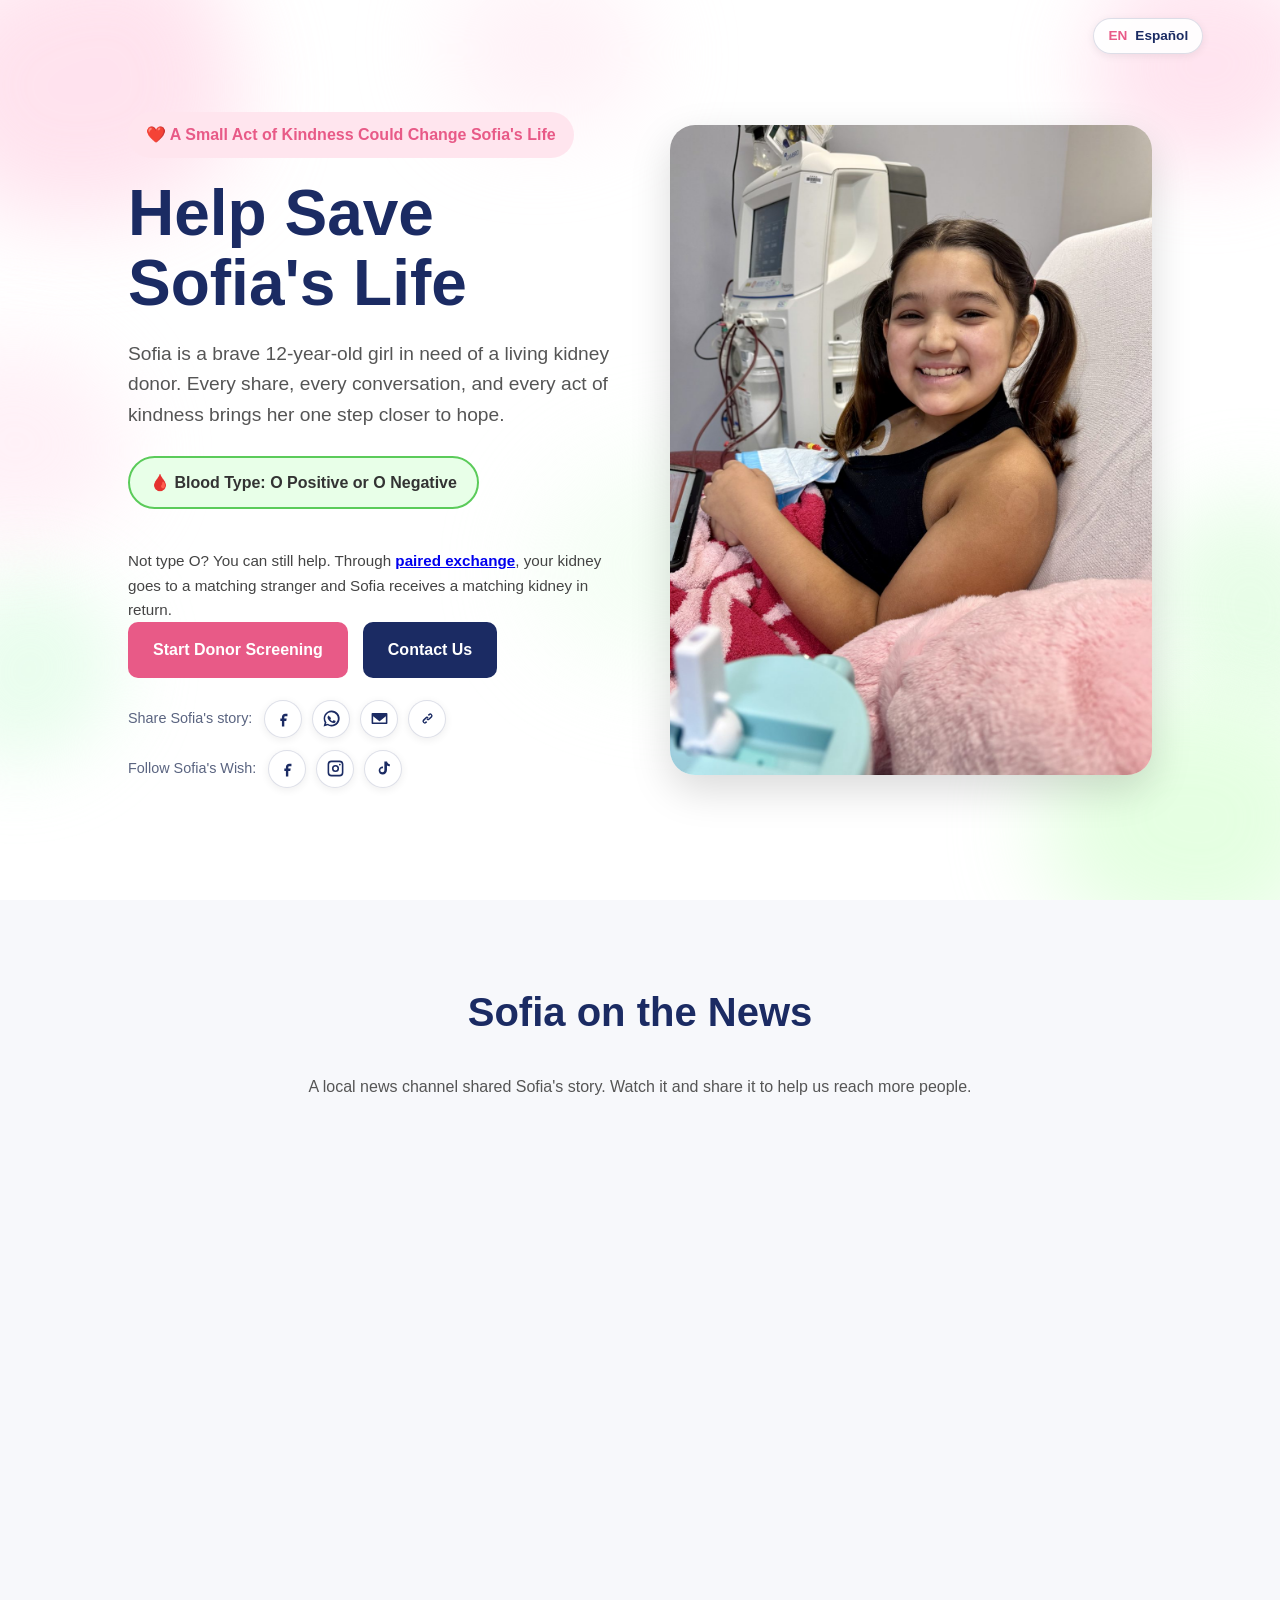
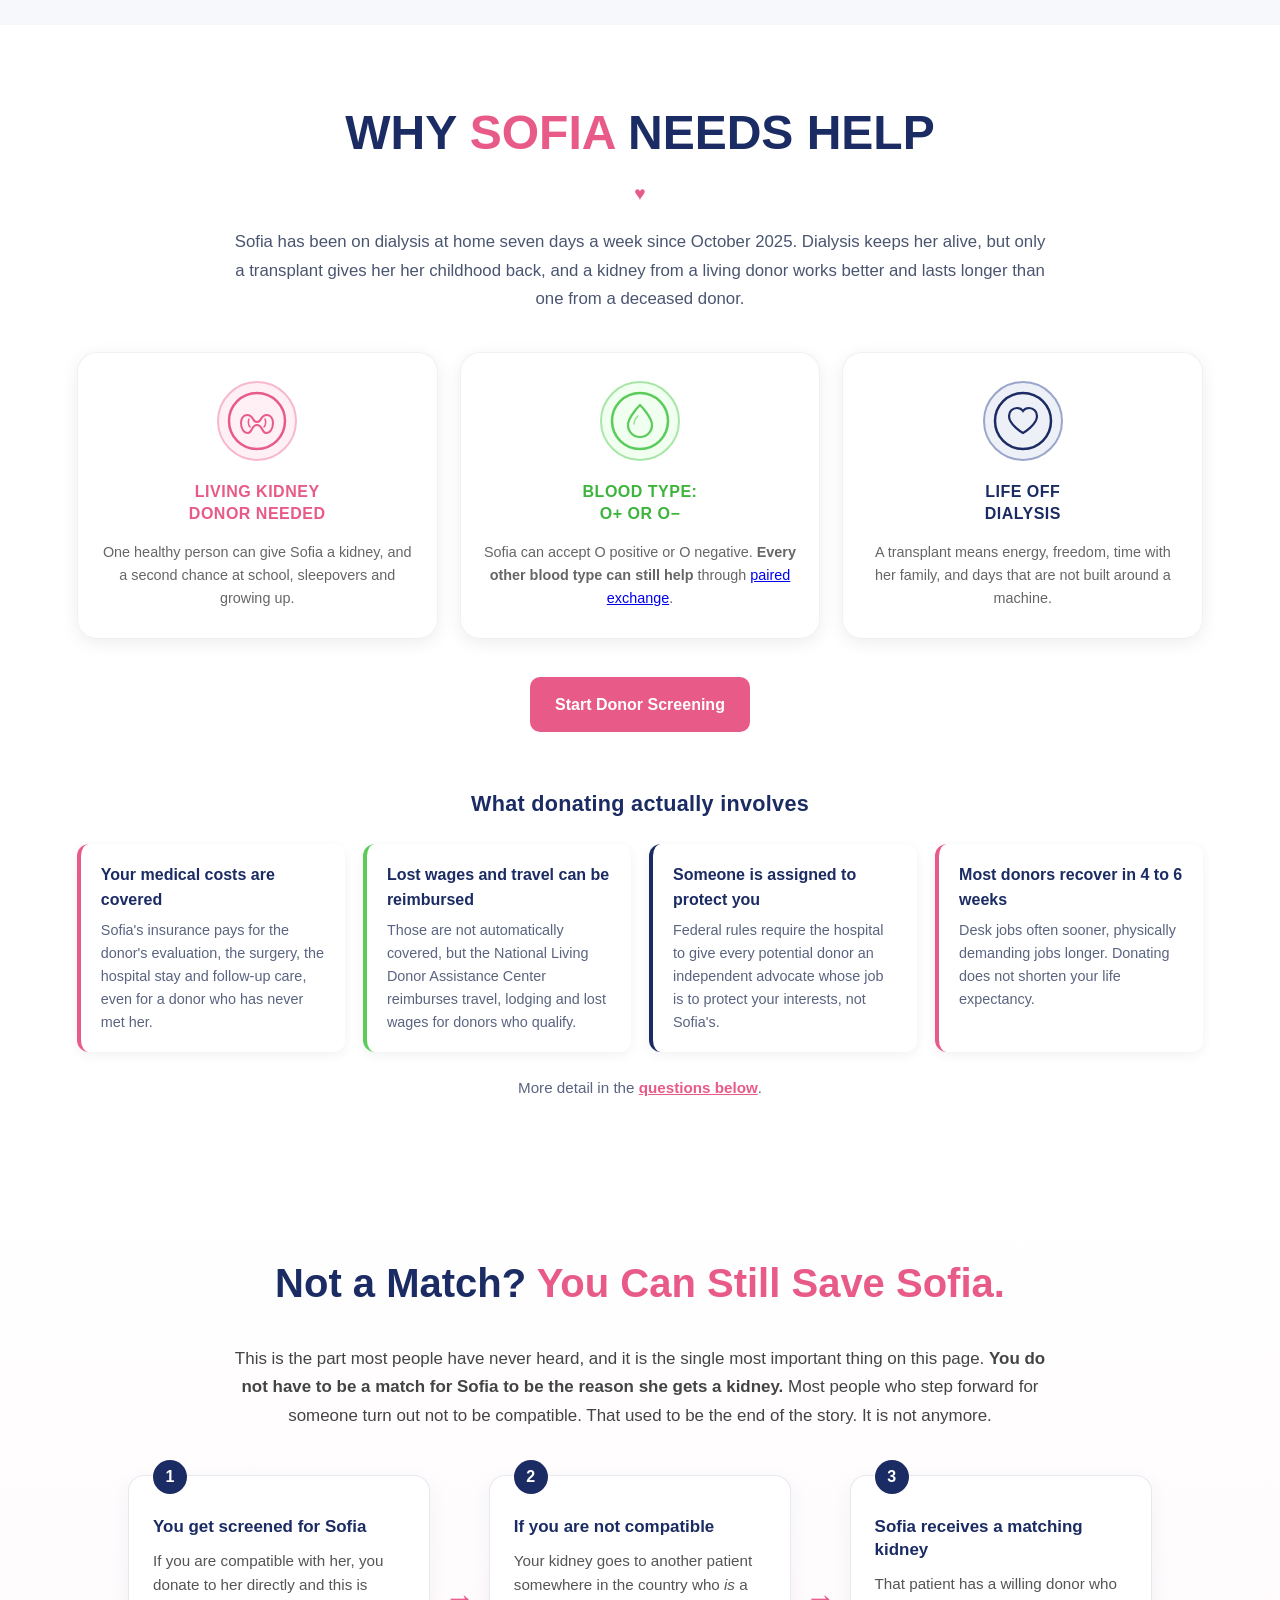
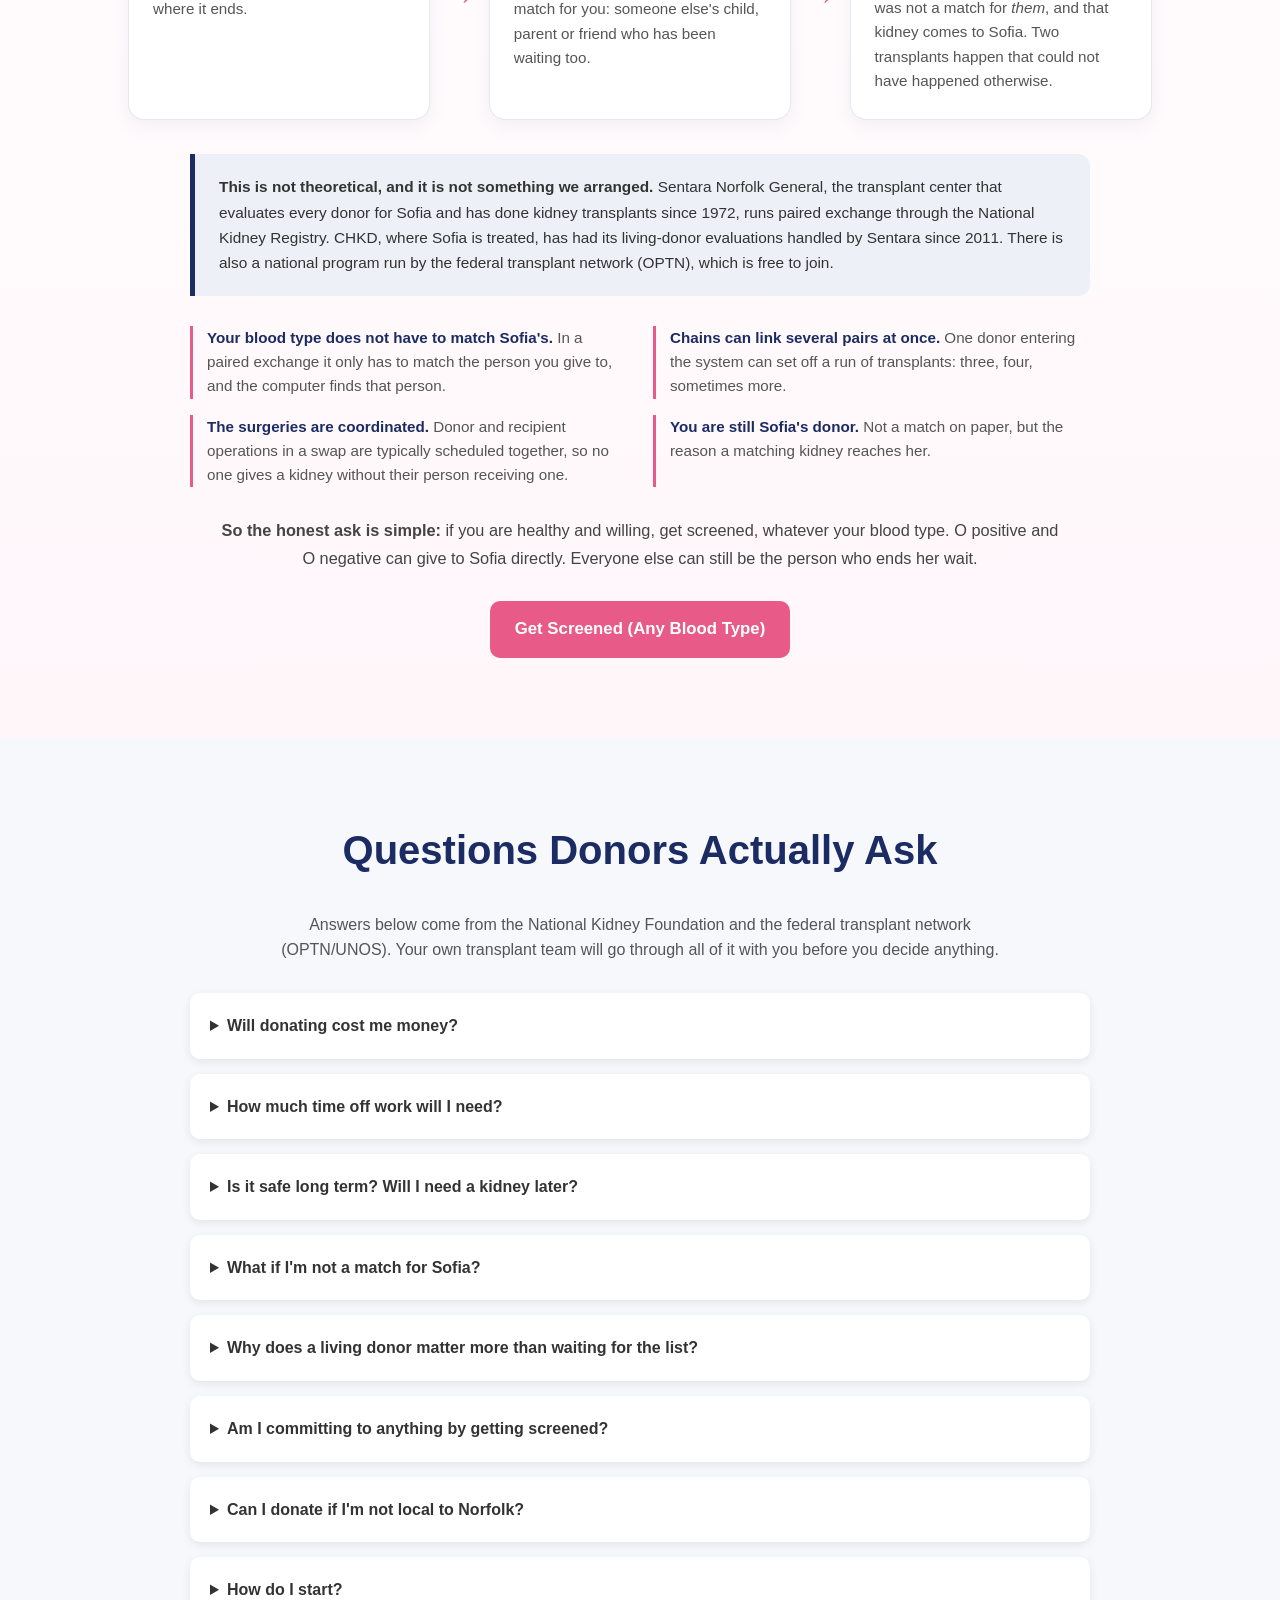
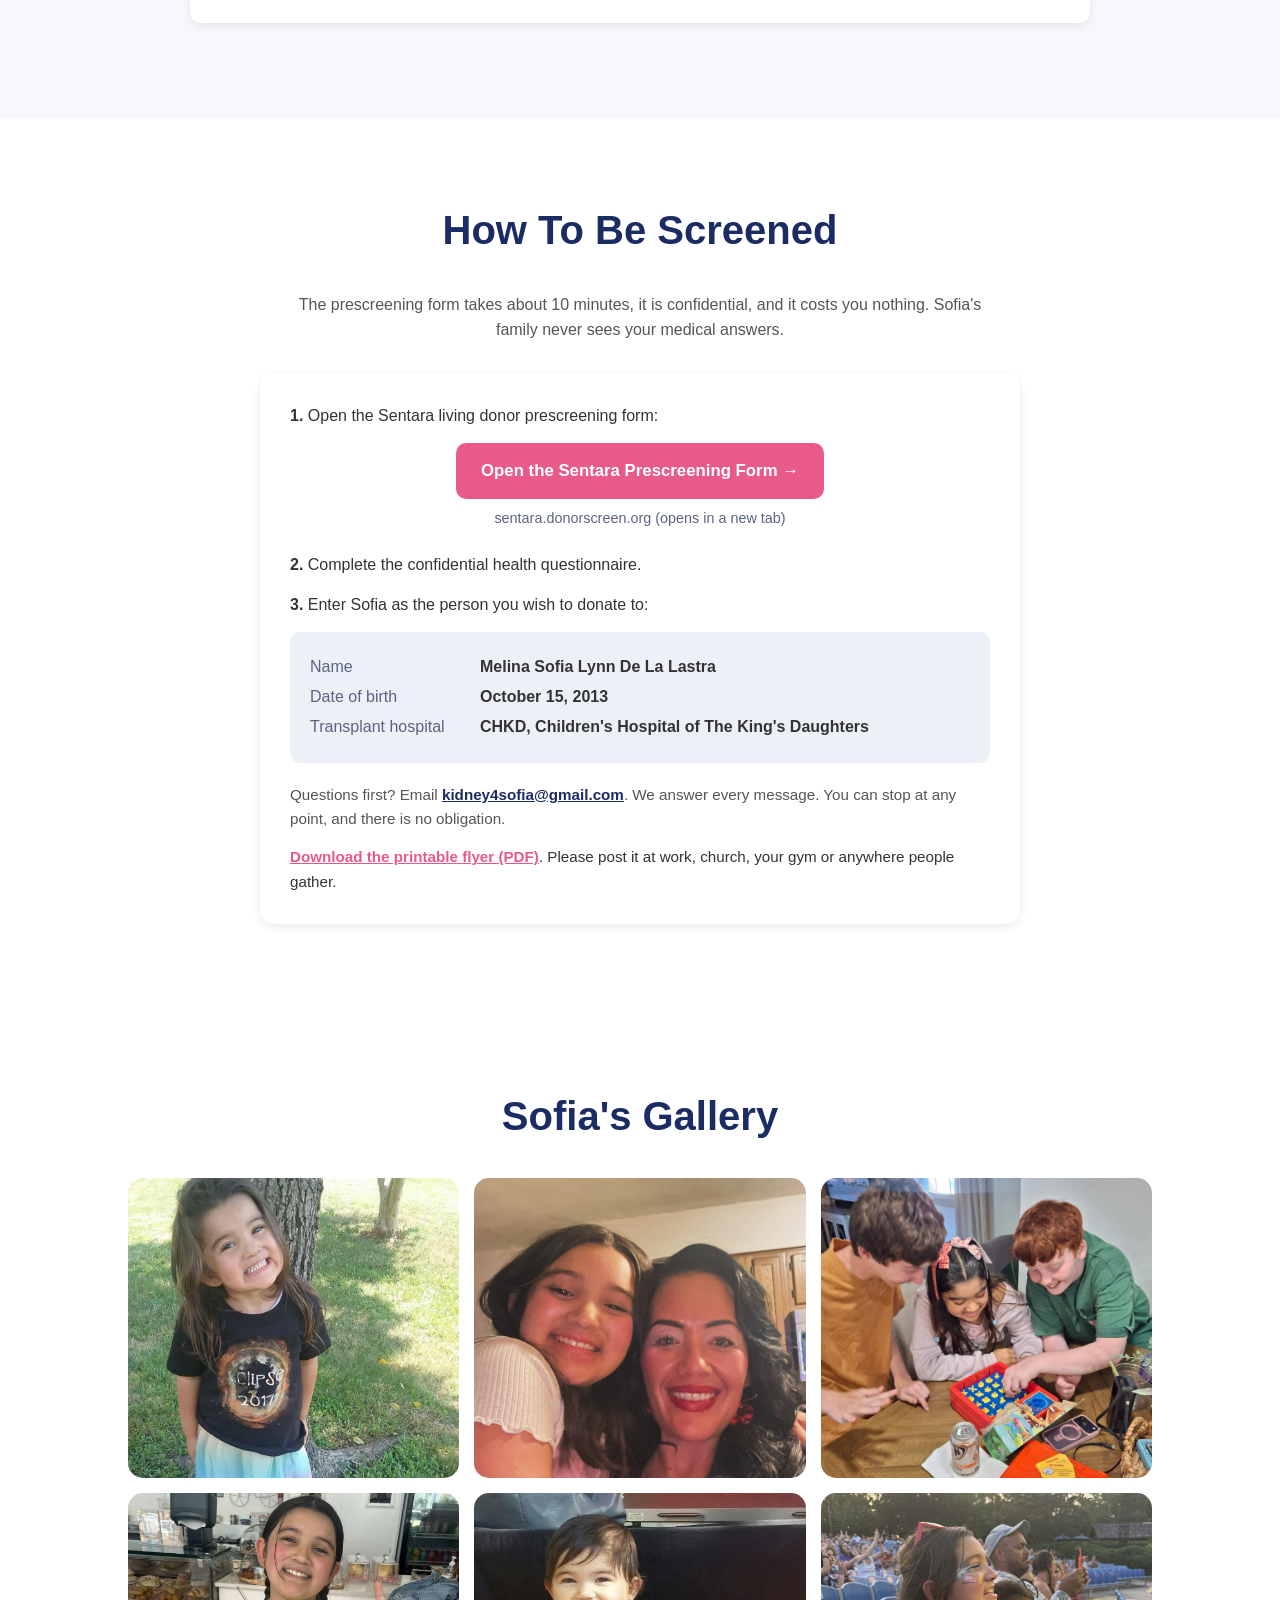
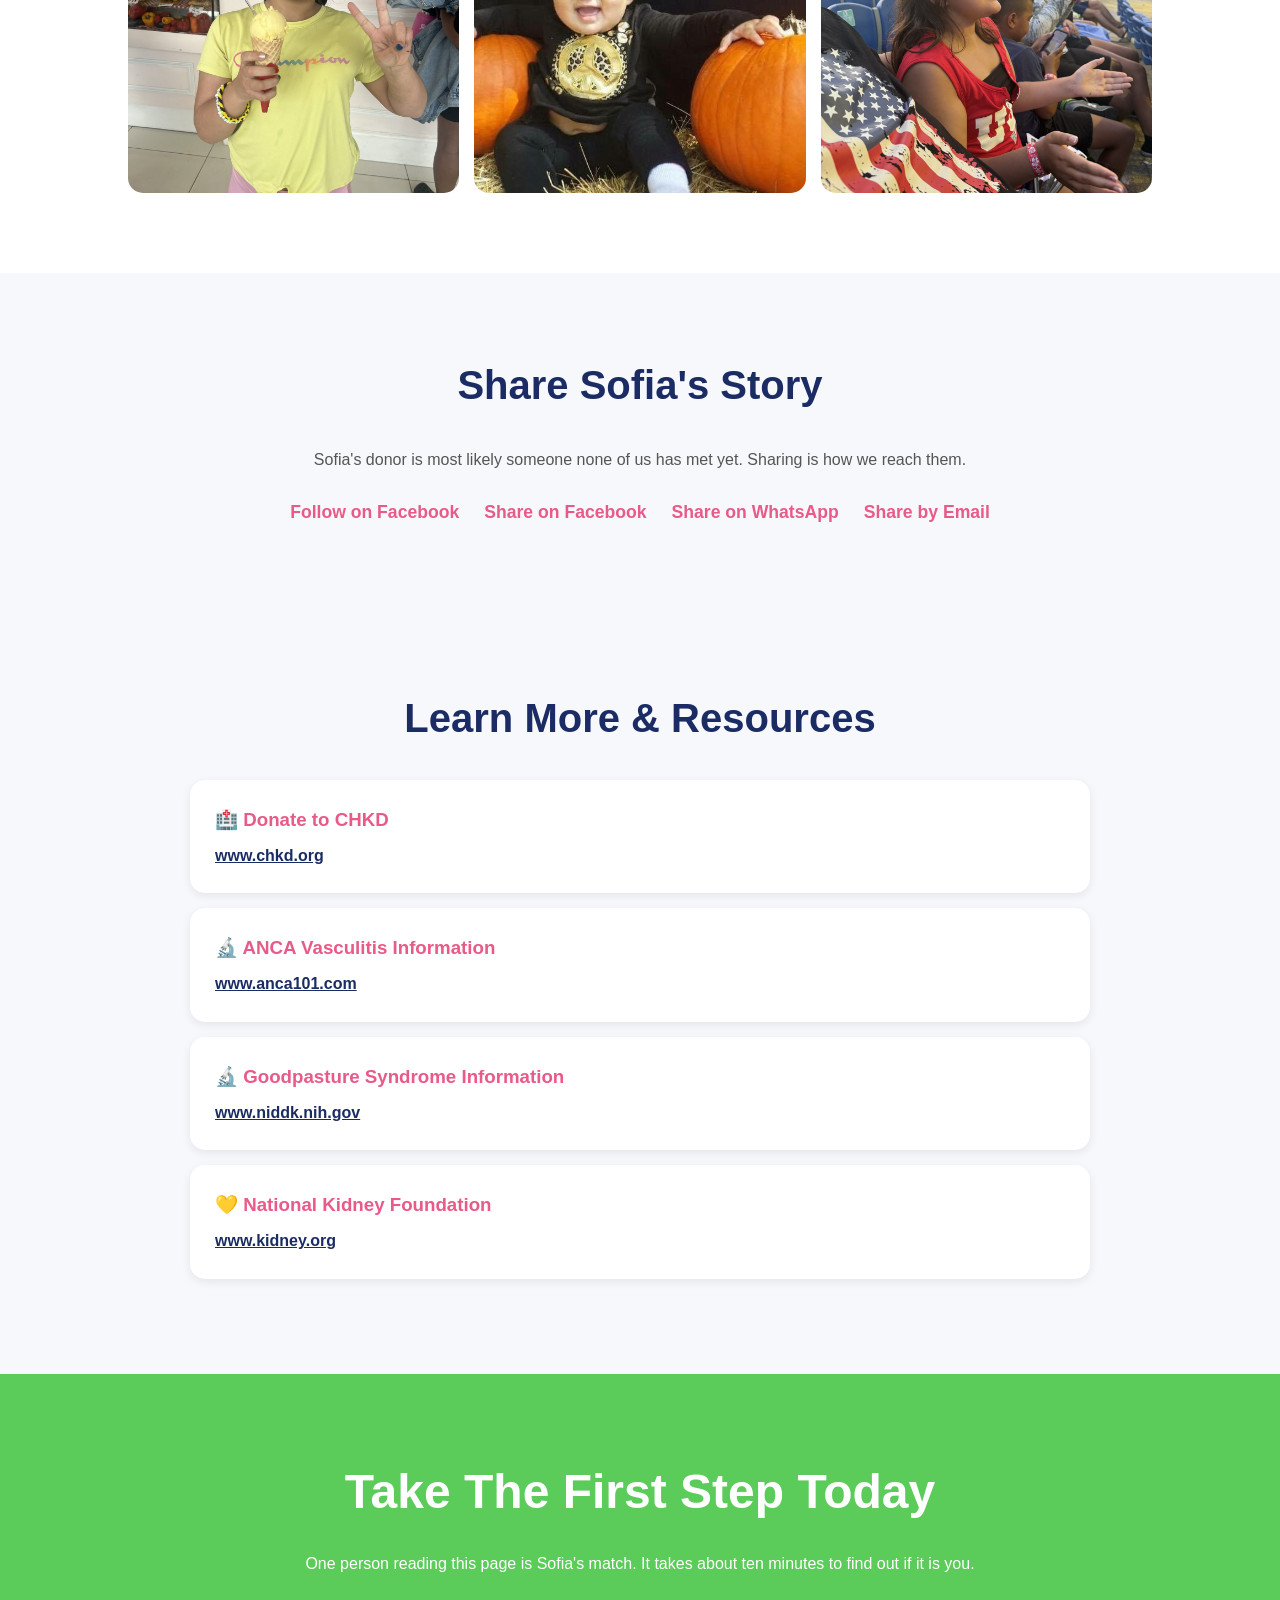
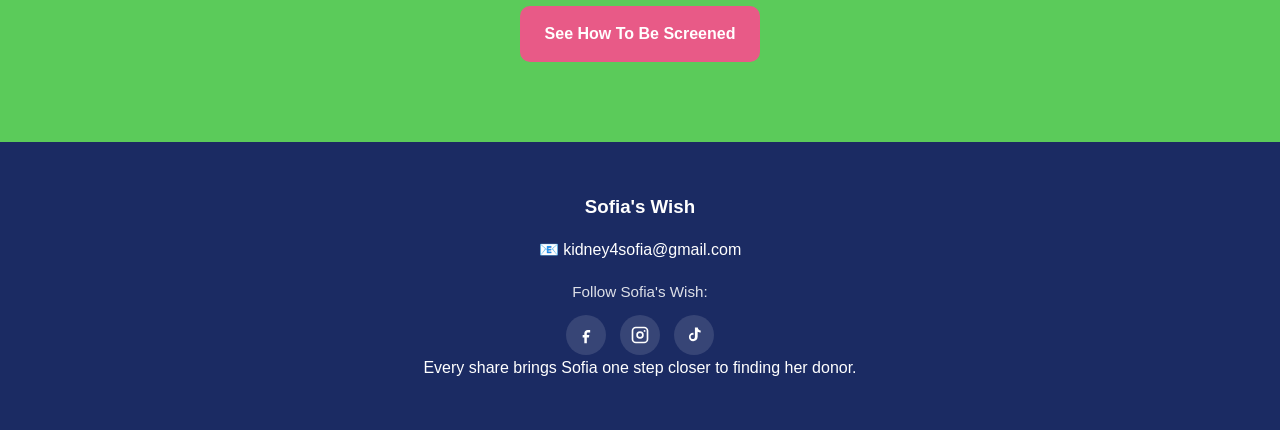
==== commit 6aa15452: "Add Facebook, Instagram and TikTok follow icons to hero and footer (EN+ES); point Facebook links at " ====
--- a/index.html
+++ b/index.html
@@ -132,16 +132,52 @@
                         <svg viewBox="0 0 24 24" aria-hidden="true"><path d="M3 5h18c.6 0 1 .4 1 1v12c0 .6-.4 1-1 1H3c-.6 0-1-.4-1-1V6c0-.6.4-1 1-1zm9 8L4.4 7H19.6L12 13zM4 9.3V17h16V9.3l-7.4 5.9c-.4.3-.8.3-1.2 0L4 9.3z"/></svg>
                     </a>
 
-                    <a class="share-icon fbp" href="https://www.facebook.com/1278772828654255"
-                       target="_blank" rel="noopener" aria-label="Follow Sofia&#39;s Wish on Facebook" title="Follow the Facebook page"
-                       onclick="gtag('event','follow_page',{location:'hero'});">
-                        <svg viewBox="0 0 24 24" aria-hidden="true"><path d="M12 3.5a4.2 4.2 0 1 1 0 8.4 4.2 4.2 0 0 1 0-8.4zm0 10c4 0 7.4 2 7.4 4.4v2.6H4.6v-2.6c0-2.4 3.4-4.4 7.4-4.4z"/></svg>
-                    </a>
-
                     <button class="share-icon lk" type="button" aria-label="Copy link" title="Copy link"
                             onclick="navigator.clipboard.writeText('https://sofiaswish.com/');this.classList.add('copied');this.setAttribute('title','Link copied');gtag('event','share',{method:'copy_link',location:'hero'});">
                         <svg viewBox="0 0 24 24" aria-hidden="true"><path d="M10.6 13.4a3 3 0 0 0 4.2 0l3-3a3 3 0 0 0-4.2-4.2l-1.2 1.2 1.4 1.4L15 7.6a1 1 0 0 1 1.4 1.4l-3 3a1 1 0 0 1-1.4 0l-1.4 1.4zM13.4 10.6a3 3 0 0 0-4.2 0l-3 3a3 3 0 0 0 4.2 4.2l1.2-1.2-1.4-1.4L9 16.4A1 1 0 0 1 7.6 15l3-3a1 1 0 0 1 1.4 0l1.4-1.4z"/></svg>
                     </button>
+
+                </div>
+
+
+                <div class="hero-follow">
+
+
+                    <span class="hero-share-label">Follow Sofia&#39;s Wish:</span>
+
+
+                    <a class="share-icon follow-facebook" href="https://www.facebook.com/people/Sofias-Wish/61591391935779/"
+
+                       target="_blank" rel="noopener" aria-label="Facebook" title="Facebook"
+
+                       onclick="gtag('event','follow_click',{method:'facebook',location:'hero'});">
+
+                        <svg viewBox="0 0 24 24" aria-hidden="true"><path d="M14 9h3V6h-3c-2.2 0-4 1.8-4 4v2H8v3h2v7h3v-7h2.5l.5-3H13v-2c0-.6.4-1 1-1z"/></svg>
+
+                    </a>
+
+
+                    <a class="share-icon follow-instagram" href="https://www.instagram.com/sofiaswish0/"
+
+                       target="_blank" rel="noopener" aria-label="Instagram" title="Instagram"
+
+                       onclick="gtag('event','follow_click',{method:'instagram',location:'hero'});">
+
+                        <svg viewBox="0 0 24 24" aria-hidden="true"><path d="M7 2h10a5 5 0 0 1 5 5v10a5 5 0 0 1-5 5H7a5 5 0 0 1-5-5V7a5 5 0 0 1 5-5zm0 2a3 3 0 0 0-3 3v10a3 3 0 0 0 3 3h10a3 3 0 0 0 3-3V7a3 3 0 0 0-3-3H7zm5 3.5a4.5 4.5 0 1 1 0 9 4.5 4.5 0 0 1 0-9zm0 2a2.5 2.5 0 1 0 0 5 2.5 2.5 0 0 0 0-5zM17.5 6a1.1 1.1 0 1 1 0 2.2 1.1 1.1 0 0 1 0-2.2z"/></svg>
+
+                    </a>
+
+
+                    <a class="share-icon follow-tiktok" href="https://www.tiktok.com/@sofia.wish2"
+
+                       target="_blank" rel="noopener" aria-label="Tiktok" title="Tiktok"
+
+                       onclick="gtag('event','follow_click',{method:'tiktok',location:'hero'});">
+
+                        <svg viewBox="0 0 24 24" aria-hidden="true"><path d="M16.5 3c.3 2 1.5 3.4 3.5 3.7v2.4c-1.3.1-2.5-.3-3.6-1v5.8c0 3.5-2.4 5.6-5.4 5.6-3 0-5.1-2.2-5.1-5.1 0-3 2.4-5.2 5.5-5v2.5c-.3-.1-.6-.1-.9-.1-1.4 0-2.5 1-2.5 2.5s1.1 2.5 2.5 2.5c1.5 0 2.6-1 2.6-2.8V3h3.4z"/></svg>
+
+                    </a>
+
 
                 </div>
  
@@ -577,7 +613,7 @@
 
         <div class="socials">
 
-            <a href="https://www.facebook.com/1278772828654255" target="_blank" rel="noopener">Follow on Facebook</a>
+            <a href="https://www.facebook.com/people/Sofias-Wish/61591391935779/" target="_blank" rel="noopener">Follow on Facebook</a>
             <a href="https://www.facebook.com/sharer/sharer.php?u=https%3A%2F%2Fsofiaswish.com%2F"
                target="_blank" rel="noopener" onclick="gtag('event','share',{method:'facebook'});">Share on Facebook</a>
             <a href="https://api.whatsapp.com/send?text=Sofia%20is%2012%20and%20needs%20a%20living%20kidney%20donor.%20Please%20read%20her%20story%3A%20https%3A%2F%2Fsofiaswish.com%2F"
@@ -649,8 +685,21 @@
         <h3>Sofia's Wish</h3>
  
         <p>📧 kidney4sofia@gmail.com</p>
-
-        <p><a href="https://www.facebook.com/1278772828654255" target="_blank" rel="noopener" style="color:inherit;">Follow Sofia&#39;s Wish on Facebook</a></p>
+        <p class="footer-social-label">Follow Sofia&#39;s Wish:</p>
+        <div class="footer-social">
+            <a href="https://www.facebook.com/people/Sofias-Wish/61591391935779/" target="_blank" rel="noopener" aria-label="Facebook" title="Facebook"
+               onclick="gtag('event','follow_click',{method:'facebook',location:'footer'});">
+                <svg viewBox="0 0 24 24" aria-hidden="true"><path d="M14 9h3V6h-3c-2.2 0-4 1.8-4 4v2H8v3h2v7h3v-7h2.5l.5-3H13v-2c0-.6.4-1 1-1z"/></svg>
+            </a>
+            <a href="https://www.instagram.com/sofiaswish0/" target="_blank" rel="noopener" aria-label="Instagram" title="Instagram"
+               onclick="gtag('event','follow_click',{method:'instagram',location:'footer'});">
+                <svg viewBox="0 0 24 24" aria-hidden="true"><path d="M7 2h10a5 5 0 0 1 5 5v10a5 5 0 0 1-5 5H7a5 5 0 0 1-5-5V7a5 5 0 0 1 5-5zm0 2a3 3 0 0 0-3 3v10a3 3 0 0 0 3 3h10a3 3 0 0 0 3-3V7a3 3 0 0 0-3-3H7zm5 3.5a4.5 4.5 0 1 1 0 9 4.5 4.5 0 0 1 0-9zm0 2a2.5 2.5 0 1 0 0 5 2.5 2.5 0 0 0 0-5zM17.5 6a1.1 1.1 0 1 1 0 2.2 1.1 1.1 0 0 1 0-2.2z"/></svg>
+            </a>
+            <a href="https://www.tiktok.com/@sofia.wish2" target="_blank" rel="noopener" aria-label="Tiktok" title="Tiktok"
+               onclick="gtag('event','follow_click',{method:'tiktok',location:'footer'});">
+                <svg viewBox="0 0 24 24" aria-hidden="true"><path d="M16.5 3c.3 2 1.5 3.4 3.5 3.7v2.4c-1.3.1-2.5-.3-3.6-1v5.8c0 3.5-2.4 5.6-5.4 5.6-3 0-5.1-2.2-5.1-5.1 0-3 2.4-5.2 5.5-5v2.5c-.3-.1-.6-.1-.9-.1-1.4 0-2.5 1-2.5 2.5s1.1 2.5 2.5 2.5c1.5 0 2.6-1 2.6-2.8V3h3.4z"/></svg>
+            </a>
+        </div>
  
         <p>
             Every share brings Sofia one step closer to finding her donor.
--- a/style.css
+++ b/style.css
@@ -1004,3 +1004,48 @@
 text-align:center;
 margin:38px 0 6px;
 }
+
+/* FOLLOW ICONS */
+
+.hero-follow{
+display:flex;
+align-items:center;
+gap:10px;
+margin-top:12px;
+flex-wrap:wrap;
+}
+
+.footer-social-label{
+margin-top:18px;
+margin-bottom:10px;
+font-size:.95rem;
+opacity:.85;
+}
+
+.footer-social{
+display:flex;
+justify-content:center;
+gap:14px;
+}
+
+.footer-social a{
+width:40px;
+height:40px;
+border-radius:50%;
+display:inline-flex;
+align-items:center;
+justify-content:center;
+background:rgba(255,255,255,.12);
+transition:background .15s ease, transform .15s ease;
+}
+
+.footer-social a svg{
+width:20px;
+height:20px;
+fill:#fff;
+}
+
+.footer-social a:hover{
+background:rgba(255,255,255,.28);
+transform:translateY(-2px);
+}
